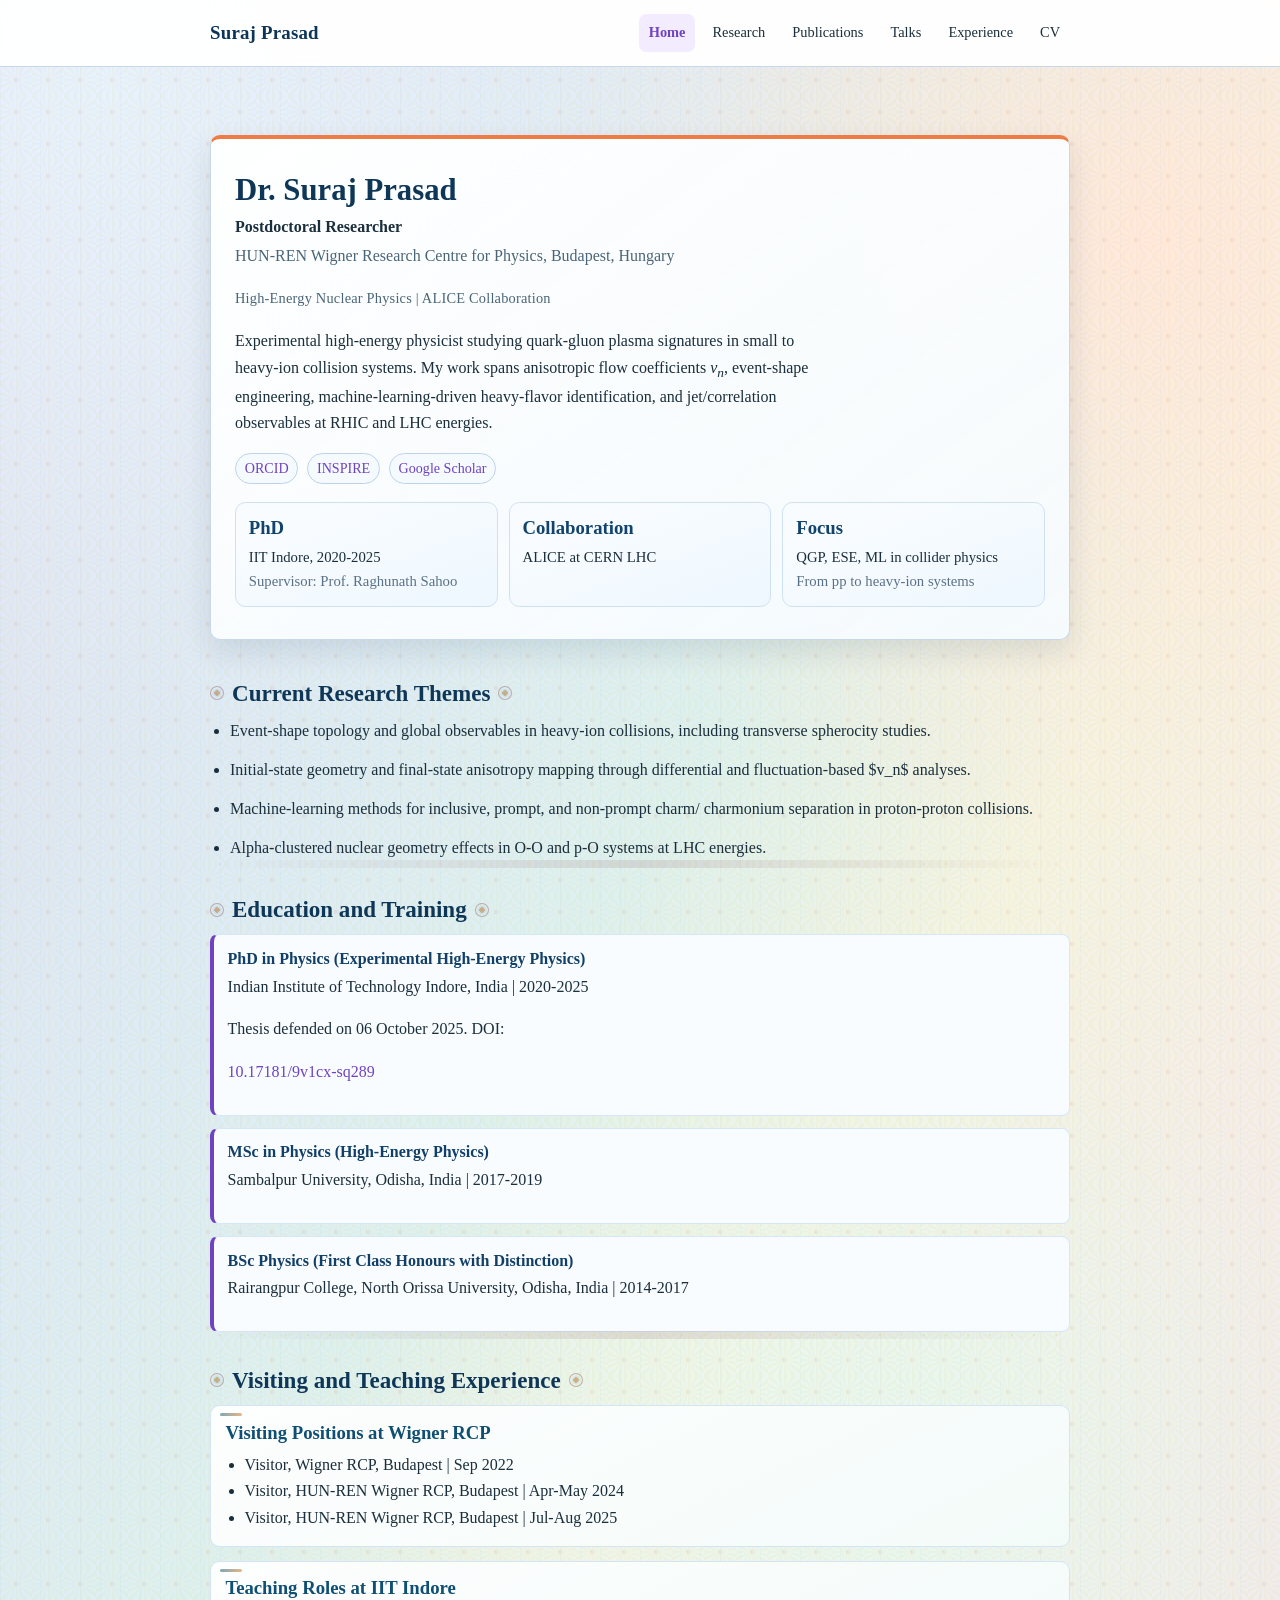
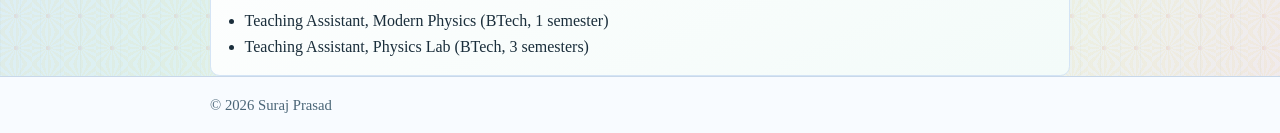
==== index.html @ ae2ead4d "Initial commit: CV webpage with publications, research, talks, experience, and CV sections" ====
<!DOCTYPE html>
<html lang="en">
  <head>
    <meta charset="UTF-8" />
    <meta name="viewport" content="width=device-width, initial-scale=1.0" />
    <meta
      name="description"
      content="Academic homepage for a high-energy physics PhD researcher working on heavy-ion collisions, anisotropic flow, and jet correlations."
    />
    <title>Dr. Suraj Prasad | High-Energy Physics Researcher</title>
    <link rel="stylesheet" href="style.css" />
  </head>
  <body class="theme-rainbow">
    <header class="site-header">
      <div class="container nav-wrap">
        <a class="site-title" href="index.html">Suraj Prasad</a>
        <button class="nav-toggle" type="button" aria-expanded="false" aria-controls="primary-nav">
          Menu
        </button>
        <nav id="primary-nav" aria-label="Primary navigation">
          <ul class="nav-list">
            <li><a class="active" href="index.html" aria-current="page">Home</a></li>
            <li><a href="research.html">Research</a></li>
            <li><a href="publications.html">Publications</a></li>
            <li><a href="talks.html">Talks</a></li>
            <li><a href="experience.html">Experience</a></li>
            <li><a href="cv.html">CV</a></li>
          </ul>
        </nav>
      </div>
    </header>

    <main>
      <section class="hero">
        <div class="container">
          <h1>Dr. Suraj Prasad</h1>
          <p class="affiliation">Postdoctoral Researcher</p>
          <p class="affiliation-sub">HUN-REN Wigner Research Centre for Physics, Budapest, Hungary</p>
          <p class="research-field">High-Energy Nuclear Physics | ALICE Collaboration</p>
          <p class="summary">
            Experimental high-energy physicist studying quark-gluon plasma signatures in
            small to heavy-ion collision systems. My work spans anisotropic flow coefficients
            <span class="math-inline">v<sub>n</sub></span>, event-shape engineering,
            machine-learning-driven heavy-flavor identification, and jet/correlation observables
            at RHIC and LHC energies.
          </p>

          <div class="profile-links">
            <a href="https://orcid.org/0000-0003-0607-2841" target="_blank" rel="noopener noreferrer">ORCID</a>
            <a href="https://inspirehep.net/authors/1945401" target="_blank" rel="noopener noreferrer">INSPIRE</a>
            <a href="https://scholar.google.com/citations?user=O55tlKYAAAAJ" target="_blank" rel="noopener noreferrer">Google Scholar</a>
          </div>

          <div class="metric-grid" aria-label="Quick academic summary">
            <article class="metric-card">
              <h3>PhD</h3>
              <p>IIT Indore, 2020-2025</p>
              <p class="metric-sub">Supervisor: Prof. Raghunath Sahoo</p>
            </article>
            <article class="metric-card">
              <h3>Collaboration</h3>
              <p>ALICE at CERN LHC</p>
            </article>
            <article class="metric-card">
              <h3>Focus</h3>
              <p>QGP, ESE, ML in collider physics</p>
              <p class="metric-sub">From pp to heavy-ion systems</p>
            </article>
          </div>
        </div>
      </section>

      <section class="container content-section" aria-labelledby="highlights-heading">
        <h2 id="highlights-heading">Current Research Themes</h2>
        <ul class="highlights-list">
          <li>
            Event-shape topology and global observables in heavy-ion collisions,
            including transverse spherocity studies.
          </li>
          <li>
            Initial-state geometry and final-state anisotropy mapping through
            differential and fluctuation-based $v_n$ analyses.
          </li>
          <li>
            Machine-learning methods for inclusive, prompt, and non-prompt charm/
            charmonium separation in proton-proton collisions.
          </li>
          <li>
            Alpha-clustered nuclear geometry effects in O-O and p-O systems at LHC energies.
          </li>
        </ul>
      </section>

      <section class="container content-section" aria-labelledby="education-heading">
        <h2 id="education-heading">Education and Training</h2>
        <div class="timeline">
          <article class="timeline-item">
            <h3>PhD in Physics (Experimental High-Energy Physics)</h3>
            <p>Indian Institute of Technology Indore, India | 2020-2025</p>
            <p>Thesis defended on 06 October 2025. DOI:</p>
            <p><a href="https://doi.org/10.17181/9v1cx-sq289" target="_blank" rel="noopener noreferrer">10.17181/9v1cx-sq289</a></p>
          </article>
          <article class="timeline-item">
            <h3>MSc in Physics (High-Energy Physics)</h3>
            <p>Sambalpur University, Odisha, India | 2017-2019</p>
          </article>
          <article class="timeline-item">
            <h3>BSc Physics (First Class Honours with Distinction)</h3>
            <p>Rairangpur College, North Orissa University, Odisha, India | 2014-2017</p>
          </article>
        </div>
      </section>

      <section class="container content-section" aria-labelledby="experience-heading">
        <h2 id="experience-heading">Visiting and Teaching Experience</h2>
        <div class="two-col">
          <article class="panel">
            <h3>Visiting Positions at Wigner RCP</h3>
            <ul>
              <li>Visitor, Wigner RCP, Budapest | Sep 2022</li>
              <li>Visitor, HUN-REN Wigner RCP, Budapest | Apr-May 2024</li>
              <li>Visitor, HUN-REN Wigner RCP, Budapest | Jul-Aug 2025</li>
            </ul>
          </article>
          <article class="panel">
            <h3>Teaching Roles at IIT Indore</h3>
            <ul>
              <li>Teaching Assistant, Modern Physics (BTech, 1 semester)</li>
              <li>Teaching Assistant, Physics Lab (BTech, 3 semesters)</li>
            </ul>
          </article>
        </div>
      </section>
    </main>

    <footer class="site-footer">
      <div class="container footer-wrap">
        <p>© <span id="year"></span> Suraj Prasad</p>
      </div>
    </footer>

    <script src="scripts/nav.js"></script>
    <script>
      // Keep the copyright year current without introducing a framework.
      document.getElementById("year").textContent = String(new Date().getFullYear());
    </script>
  </body>
</html>
---- style.css ----
:root {
  --bg: #f4fbff;
  --surface: #ffffff;
  --text: #1a2e3b;
  --muted: #4a6577;
  --border: #c8d8ea;
  --accent: #0f6ab9;
  --accent-soft: #e7f2ff;
  --accent-2: #ef7b45;
  --accent-3: #10958a;
  --max-width: 860px;
  --radius: 10px;
  --shadow: 0 12px 30px rgba(13, 39, 73, 0.11);

  /* VIBGYOR base palette */
  --violet: #6f42c1;
  --indigo: #3f51b5;
  --blue: #0f6ab9;
  --green: #149a73;
  --yellow: #f2b705;
  --orange: #ef7b45;
  --red: #d64545;

  /* VIBGYOR soft palette */
  --violet-soft: #efe7ff;
  --indigo-soft: #e8ecff;
  --blue-soft: #e7f2ff;
  --green-soft: #e6f8f2;
  --yellow-soft: #fff7da;
  --orange-soft: #ffe9de;
  --red-soft: #ffe6e6;

  /* VIBGYOR deep palette */
  --violet-deep: #522f8a;
  --indigo-deep: #2f3c89;
  --blue-deep: #0d4f87;
  --green-deep: #0f6f54;
  --yellow-deep: #b98600;
  --orange-deep: #bf5d2f;
  --red-deep: #9f3030;

  /* Motion + polish tokens */
  --anim-fast: 160ms;
  --anim-med: 280ms;
  --anim-slow: 480ms;
  --ease-smooth: cubic-bezier(0.2, 0.7, 0.2, 1);
}

@keyframes fadeUp {
  from {
    opacity: 0;
    transform: translateY(14px);
  }
  to {
    opacity: 1;
    transform: translateY(0);
  }
}

@keyframes softPulse {
  0%,
  100% {
    box-shadow: 0 10px 30px rgba(15, 106, 185, 0.08);
  }
  50% {
    box-shadow: 0 14px 36px rgba(15, 106, 185, 0.14);
  }
}

@keyframes slideInLeft {
  from {
    opacity: 0;
    transform: translateX(-16px);
  }
  to {
    opacity: 1;
    transform: translateX(0);
  }
}

@keyframes slideInRight {
  from {
    opacity: 0;
    transform: translateX(16px);
  }
  to {
    opacity: 1;
    transform: translateX(0);
  }
}

@keyframes scaleIn {
  from {
    opacity: 0;
    transform: scale(0.96);
  }
  to {
    opacity: 1;
    transform: scale(1);
  }
}

@keyframes shimmer {
  0% {
    background-position: -1000px 0;
  }
  100% {
    background-position: 1000px 0;
  }
}

@keyframes bounceIn {
  0% {
    opacity: 0;
    transform: translateY(20px);
  }
  50% {
    opacity: 1;
  }
  100% {
    transform: translateY(0);
  }
}

@keyframes highlightPulse {
  0%,
  100% {
    background-color: transparent;
  }
  50% {
    background-color: rgba(231, 242, 255, 0.6);
  }
}

/*
  Theme variation helpers:
  Add one of these classes to <body> to switch accent family quickly.
  Examples: body class="theme-violet" or body class="theme-rainbow"
*/
body.theme-violet {
  --accent: var(--violet);
  --accent-soft: var(--violet-soft);
  background:
    radial-gradient(circle at 22px 22px, rgba(111, 66, 193, 0.094) 0 2px, transparent 2.9px) 0 0/44px 44px,
    repeating-conic-gradient(from 0deg at 22px 22px, rgba(191, 93, 47, 0.055) 0 10deg, transparent 10deg 20deg) 0 0/44px 44px,
    radial-gradient(circle at 22px 22px, transparent 0 10px, rgba(63, 81, 181, 0.044) 10.2px 10.9px, transparent 11.2px) 0 0/44px 44px,
    repeating-linear-gradient(60deg, rgba(63, 81, 181, 0.022) 0 1px, transparent 1px 21px),
    linear-gradient(180deg, #fcfbff, #f7f4ff 46%, #f5f9ff);
}

body.theme-indigo {
  --accent: var(--indigo);
  --accent-soft: var(--indigo-soft);
  background:
    radial-gradient(ellipse 300px 140px at 12% 20%, rgba(63, 81, 181, 0.064) 0 1px, transparent 2px),
    radial-gradient(ellipse 260px 120px at 12% 20%, rgba(15, 106, 185, 0.048) 0 1px, transparent 2px),
    radial-gradient(ellipse 360px 170px at 86% 76%, rgba(47, 60, 137, 0.048) 0 1px, transparent 2px),
    radial-gradient(circle at 12% 20%, rgba(20, 154, 115, 0.072) 0 2px, transparent 3px),
    radial-gradient(circle at 86% 76%, rgba(239, 123, 69, 0.064) 0 2px, transparent 3px),
    repeating-linear-gradient(0deg, rgba(47, 60, 137, 0.018) 0 1px, transparent 1px 28px),
    repeating-linear-gradient(90deg, rgba(16, 149, 138, 0.016) 0 1px, transparent 1px 28px),
    linear-gradient(180deg, #fbfdff, #f2f6ff 52%, #f6fbff);
}

body.theme-blue {
  --accent: var(--blue);
  --accent-soft: var(--blue-soft);
}

body.theme-green {
  --accent: var(--green);
  --accent-soft: var(--green-soft);
  background:
    radial-gradient(circle at 15px 15px, rgba(20, 154, 115, 0.075) 0 1.9px, transparent 2.8px) 0 0/30px 30px,
    repeating-linear-gradient(30deg, rgba(15, 111, 84, 0.03) 0 1px, transparent 1px 18px),
    repeating-linear-gradient(150deg, rgba(15, 106, 185, 0.024) 0 1px, transparent 1px 18px),
    radial-gradient(circle at 82% 14%, rgba(20, 154, 115, 0.08) 0 14px, transparent 15px),
    linear-gradient(180deg, #fbfffd, #f1fbf7 50%, #f5fbff);
}

body.theme-yellow {
  --accent: var(--yellow-deep);
  --accent-soft: var(--yellow-soft);
}

body.theme-orange {
  --accent: var(--orange);
  --accent-soft: var(--orange-soft);
  background:
    radial-gradient(circle at 0 100%, rgba(239, 123, 69, 0.06) 0 28px, transparent 29px) 0 0/56px 56px,
    radial-gradient(circle at 100% 0, rgba(242, 183, 5, 0.05) 0 28px, transparent 29px) 0 0/56px 56px,
    linear-gradient(180deg, #fffdf9, #fff4e9 50%, #fff8f2);
}

body.theme-red {
  --accent: var(--red);
  --accent-soft: var(--red-soft);
  background:
    linear-gradient(45deg, rgba(214, 69, 69, 0.04) 25%, transparent 25%, transparent 50%, rgba(214, 69, 69, 0.04) 50%, rgba(214, 69, 69, 0.04) 75%, transparent 75%, transparent) 0 0/28px 28px,
    linear-gradient(-45deg, rgba(239, 123, 69, 0.03) 25%, transparent 25%, transparent 50%, rgba(239, 123, 69, 0.03) 50%, rgba(239, 123, 69, 0.03) 75%, transparent 75%, transparent) 0 0/28px 28px,
    linear-gradient(180deg, #fffafb, #fff0f1 52%, #fff7f2);
}

/* Page-specific light motifs inspired by traditional Indian visual patterns. */
body.theme-violet {
  background-attachment: fixed;
}

body.theme-indigo {
  background-attachment: fixed;
}

body.theme-green {
  background-attachment: fixed;
}

body.theme-orange {
  background-attachment: fixed;
}

body.theme-red {
  background-attachment: fixed;
}

body.theme-rainbow {
  --accent: var(--violet);
  --accent-soft: #f3ecff;
  background:
    radial-gradient(circle at 16px 16px, rgba(214, 69, 69, 0.08) 0 2px, transparent 2.6px) 0 0/32px 32px,
    repeating-conic-gradient(from 0deg at 16px 16px, rgba(242, 183, 5, 0.055) 0 12deg, transparent 12deg 24deg) 0 0/32px 32px,
    repeating-linear-gradient(90deg, rgba(15, 106, 185, 0.022) 0 1px, transparent 1px 20px),
    radial-gradient(circle at 8% 4%, var(--blue-soft) 0%, transparent 34%),
    radial-gradient(circle at 90% 14%, var(--orange-soft) 0%, transparent 34%),
    radial-gradient(circle at 70% 85%, var(--green-soft) 0%, transparent 28%),
    linear-gradient(
      120deg,
      rgba(111, 66, 193, 0.12),
      rgba(63, 81, 181, 0.12),
      rgba(15, 106, 185, 0.1),
      rgba(20, 154, 115, 0.1),
      rgba(242, 183, 5, 0.1),
      rgba(239, 123, 69, 0.1),
      rgba(214, 69, 69, 0.1)
    ),
    var(--bg);
}

/* Optional utility classes for section/card accents */
.accent-violet {
  border-left: 4px solid var(--violet);
}

.accent-indigo {
  border-left: 4px solid var(--indigo);
}

.accent-blue {
  border-left: 4px solid var(--blue);
}

.accent-green {
  border-left: 4px solid var(--green);
}

.accent-yellow {
  border-left: 4px solid var(--yellow-deep);
}

.accent-orange {
  border-left: 4px solid var(--orange);
}

.accent-red {
  border-left: 4px solid var(--red);
}

* {
  box-sizing: border-box;
}

html {
  font-size: 16px;
  scroll-behavior: smooth;
}

body {
  margin: 0;
  min-height: 100vh;
  display: flex;
  flex-direction: column;
  color: var(--text);
  background:
    radial-gradient(circle at 8% 4%, #d7ecff 0%, transparent 34%),
    radial-gradient(circle at 90% 14%, #ffe7d8 0%, transparent 34%),
    radial-gradient(circle at 70% 85%, #d8f5f1 0%, transparent 28%),
    var(--bg);
  font-family: "Georgia", "Times New Roman", Times, serif;
  line-height: 1.65;
  text-rendering: optimizeLegibility;
}

a {
  color: var(--accent);
  text-decoration: none;
}

a:hover,
a:focus-visible {
  text-decoration: underline;
}

.container {
  width: min(100% - 2rem, var(--max-width));
  margin-inline: auto;
}

.site-header {
  position: sticky;
  top: 0;
  z-index: 10;
  background: rgba(255, 255, 255, 0.95);
  backdrop-filter: blur(8px);
  border-bottom: 1px solid var(--border);
}

.nav-wrap {
  display: flex;
  align-items: center;
  justify-content: space-between;
  gap: 1rem;
  padding: 0.9rem 0;
}

.site-title {
  font-size: 1.18rem;
  font-weight: 700;
  letter-spacing: 0.2px;
  color: #0d3558;
}

.site-title:hover,
.site-title:focus-visible {
  text-decoration: none;
  color: var(--accent);
}

.nav-toggle {
  display: none;
  padding: 0.4rem 0.62rem;
  font: inherit;
  font-size: 0.9rem;
  color: #104774;
  background: #e8f3ff;
  border: 1px solid #a7c4e2;
  border-radius: 0.45rem;
  cursor: pointer;
}

.nav-toggle:hover,
.nav-toggle:focus-visible {
  background: #d8ebff;
}

.nav-list {
  list-style: none;
  margin: 0;
  padding: 0;
  display: flex;
  gap: 0.45rem;
  flex-wrap: wrap;
}

.nav-list a {
  display: inline-block;
  padding: 0.42rem 0.62rem;
  border-radius: 0.45rem;
  font-size: 0.9rem;
  color: var(--text);
  transition:
    background-color var(--anim-fast) var(--ease-smooth),
    color var(--anim-fast) var(--ease-smooth),
    transform var(--anim-fast) var(--ease-smooth);
}

.nav-list a:hover,
.nav-list a:focus-visible {
  text-decoration: none;
  background: var(--accent-soft);
  transform: translateY(-1px);
}

.nav-list a.active {
  background: var(--accent-soft);
  color: var(--accent);
  font-weight: 700;
}

main {
  flex: 1;
}

.hero {
  padding: 4.25rem 0 2.1rem;
}

.hero .container,
.page-main {
  background: var(--surface);
  border: 1px solid var(--border);
  border-radius: var(--radius);
  box-shadow: var(--shadow);
  animation: fadeUp var(--anim-slow) var(--ease-smooth) both;
}

.hero .container {
  padding: 2rem 1.5rem;
  border-top: 4px solid var(--accent-2);
  background:
    linear-gradient(145deg, rgba(255, 255, 255, 0.96), rgba(245, 251, 255, 0.92));
}

.page-main {
  margin-top: 2rem;
  margin-bottom: 2rem;
  padding: 2rem 1.5rem;
  background:
    linear-gradient(160deg, rgba(255, 255, 255, 0.98), rgba(246, 252, 255, 0.96));
}

h1,
h2 {
  line-height: 1.25;
  color: #0e3657;
}

h3 {
  line-height: 1.3;
  color: #12466f;
}

h1 {
  margin-top: 0;
  margin-bottom: 0.3rem;
  font-size: clamp(1.85rem, 2.4vw, 2.4rem);
}

h2 {
  margin: 0 0 0.65rem;
  font-size: clamp(1.25rem, 1.8vw, 1.5rem);
}

p {
  margin-top: 0;
  margin-bottom: 1rem;
}

.affiliation {
  margin-bottom: 0.15rem;
  font-weight: 700;
}

.affiliation-sub {
  margin-bottom: 1.1rem;
  color: var(--muted);
}

.research-field {
  margin-bottom: 1.1rem;
  color: var(--muted);
  font-size: 0.9rem;
  font-weight: 500;
  letter-spacing: 0.2px;
}

.summary,
.lead {
  max-width: 72ch;
}

.cv-actions {
  margin: 0 0 1.2rem;
}

#download-cv-pdf {
  padding: 0.58rem 0.92rem;
  font: inherit;
  font-size: 0.95rem;
  color: #0b3f6f;
  background: #e8f3ff;
  border: 1px solid #9ab8d8;
  border-radius: 0.45rem;
  cursor: pointer;
  transition:
    background-color var(--anim-fast) var(--ease-smooth),
    transform var(--anim-fast) var(--ease-smooth);
}

#download-cv-pdf:hover,
#download-cv-pdf:focus-visible {
  background: #d8ebff;
  transform: translateY(-1px);
}

.eyebrow {
  display: inline-block;
  margin-bottom: 0.6rem;
  padding: 0.2rem 0.62rem;
  border-radius: 999px;
  background: #e7f4ff;
  color: #0f5b9f;
  font-size: 0.85rem;
  font-weight: 700;
  letter-spacing: 0.35px;
  text-transform: uppercase;
}

.profile-links {
  display: flex;
  flex-wrap: wrap;
  gap: 0.55rem;
  margin: 1rem 0 1.1rem;
}

.profile-links a {
  padding: 0.2rem 0.55rem;
  border-radius: 999px;
  border: 1px solid #bcd3ea;
  background: #f5faff;
  font-size: 0.88rem;
  text-decoration: none;
}

.metric-grid {
  display: grid;
  grid-template-columns: repeat(3, minmax(0, 1fr));
  gap: 0.7rem;
}

.metric-card {
  padding: 0.8rem;
  border: 1px solid #cfe0f1;
  border-radius: 0.65rem;
  background: linear-gradient(160deg, #f8fcff 20%, #eef7ff 100%);
  transition:
    transform var(--anim-med) var(--ease-smooth),
    box-shadow var(--anim-med) var(--ease-smooth),
    border-color var(--anim-med) var(--ease-smooth);
}

.metric-card:hover {
  transform: translateY(-4px);
  border-color: #b7d2ee;
  box-shadow: 0 10px 26px rgba(32, 83, 133, 0.15);
}

.metric-card h3 {
  margin: 0 0 0.3rem;
  color: #11436d;
}

.metric-card p {
  margin: 0;
  font-size: 0.92rem;
}

.metric-sub {
  margin-top: 0.35rem;
  color: #5a7185;
}

.content-section {
  margin-bottom: 1.8rem;
  animation: fadeUp var(--anim-slow) var(--ease-smooth) both;
  position: relative;
  padding-top: 0.3rem;
}

.content-section h2 {
  display: inline-flex;
  align-items: center;
  gap: 0.5rem;
}

.content-section h2::before,
.content-section h2::after {
  content: "";
  width: 12px;
  height: 12px;
  border-radius: 50%;
  border: 1px solid rgba(109, 31, 44, 0.32);
  background:
    radial-gradient(circle, rgba(217, 120, 36, 0.42) 30%, transparent 34%),
    radial-gradient(circle, rgba(15, 95, 115, 0.18) 16%, transparent 62%);
}

.content-section::after {
  content: "";
  position: absolute;
  left: 0;
  right: 0;
  bottom: -0.4rem;
  height: 8px;
  opacity: 0.34;
  pointer-events: none;
  background:
    radial-gradient(circle at 10px 4px, rgba(217, 120, 36, 0.32) 1.1px, transparent 1.4px) 0 0/22px 8px,
    linear-gradient(90deg, transparent, rgba(109, 31, 44, 0.34), transparent);
}

.content-section:nth-of-type(2) {
  animation-delay: 60ms;
}

.content-section:nth-of-type(3) {
  animation-delay: 120ms;
}

.content-section:nth-of-type(4) {
  animation-delay: 180ms;
}

.content-section:last-child {
  margin-bottom: 0;
}

.content-section:last-child::after {
  display: none;
}

.highlights-list,
.pub-list {
  margin: 0;
  padding-left: 1.25rem;
}

.highlights-list li,
.pub-list li {
  margin-bottom: 0.8rem;
}

.pub-filters {
  display: grid;
  grid-template-columns: repeat(2, minmax(0, 1fr));
  gap: 0.9rem;
  padding: 0.95rem;
  margin-bottom: 0.9rem;
  background: #f9fcff;
  border: 1px solid var(--border);
  border-radius: 0.6rem;
  animation: softPulse 4s ease-in-out infinite;
}

.filter-row {
  display: flex;
  flex-direction: column;
  gap: 0.35rem;
}

.filter-row label {
  font-size: 0.9rem;
  color: var(--muted);
}

.filter-row select {
  padding: 0.45rem 0.55rem;
  font: inherit;
  color: var(--text);
  background: #ffffff;
  border: 1px solid #b7c7d9;
  border-radius: 0.4rem;
  transition: border-color var(--anim-fast) var(--ease-smooth), box-shadow var(--anim-fast) var(--ease-smooth);
}

.filter-row select:focus,
.filter-row input[type="number"]:focus {
  outline: none;
  border-color: #7aa7d4;
  box-shadow: 0 0 0 3px rgba(15, 106, 185, 0.14);
}

.filter-row input[type="number"] {
  padding: 0.45rem 0.55rem;
  font: inherit;
  color: var(--text);
  background: #ffffff;
  border: 1px solid #b7c7d9;
  border-radius: 0.4rem;
}

.filter-row-check {
  flex-direction: row;
  align-items: center;
  gap: 0.5rem;
  padding-top: 1.6rem;
}

.filter-row-check label {
  color: #22303d;
  font-size: 0.95rem;
}

.filter-row-check input[type="checkbox"] {
  width: 1rem;
  height: 1rem;
}

.filter-row-actions {
  display: flex;
  align-items: flex-end;
  justify-content: flex-start;
}

#filter-reset {
  padding: 0.5rem 0.8rem;
  font: inherit;
  font-size: 0.94rem;
  color: #0b3f6f;
  background: #e8f3ff;
  border: 1px solid #9ab8d8;
  border-radius: 0.45rem;
  cursor: pointer;
}

#filter-reset:hover,
#filter-reset:focus-visible {
  background: #d8ebff;
}

.pub-status,
.pub-count {
  margin: 0 0 0.75rem;
  font-size: 0.95rem;
}

.pub-status {
  color: var(--muted);
}

.pub-status.is-error {
  color: #9f1239;
}

.pub-count {
  color: #22303d;
}

.active-filters {
  display: flex;
  flex-wrap: wrap;
  gap: 0.45rem;
  align-items: center;
  margin: 0 0 0.95rem;
}

.active-filters-label {
  color: #4c6272;
  font-size: 0.93rem;
}

.filter-chip {
  display: inline-flex;
  align-items: center;
  gap: 0.35rem;
  padding: 0.2rem 0.5rem;
  border-radius: 999px;
  border: 1px solid #b7c7d9;
  background: #f3f8ff;
  color: #234;
  font-size: 0.84rem;
  font: inherit;
  cursor: pointer;
  transition: transform 140ms ease, opacity 140ms ease, background-color 140ms ease;
}

.filter-chip:hover,
.filter-chip:focus-visible {
  background: #e4f1ff;
}

.filter-chip-close {
  display: inline-flex;
  align-items: center;
  justify-content: center;
  width: 1rem;
  height: 1rem;
  border-radius: 999px;
  background: #d5e8ff;
  font-size: 0.86rem;
  font-weight: 700;
  line-height: 1;
}

.filter-chip.is-removing {
  opacity: 0;
  transform: translateY(-4px) scale(0.98);
  pointer-events: none;
}

.pub-list {
  padding-left: 1.15rem;
}

.pub-item {
  margin-bottom: 1.1rem;
  padding: 0.25rem 0.25rem 0.55rem;
  border-bottom: 1px dashed #d1e2f2;
  border-radius: 4px;
  animation: slideInLeft var(--anim-slow) var(--ease-smooth) both;
  animation-delay: calc(var(--pub-index, 0) * 45ms);
  transition:
    background-color var(--anim-med) var(--ease-smooth),
    transform var(--anim-med) var(--ease-smooth),
    box-shadow var(--anim-med) var(--ease-smooth),
    border-color var(--anim-med) var(--ease-smooth);
}

.pub-item:hover {
  background: rgba(231, 242, 255, 0.45);
  transform: translateX(4px);
  box-shadow: 0 4px 12px rgba(15, 106, 185, 0.12);
  border-color: rgba(15, 106, 185, 0.3);
}

.pub-title {
  color: #102a43;
  transition: color var(--anim-fast) var(--ease-smooth);
}

.pub-item:hover .pub-title {
  color: #0f5b9f;
}

.pub-authors,
.pub-meta {
  color: #334e68;
  transition: color var(--anim-fast) var(--ease-smooth);
}

.pub-item:hover .pub-authors,
.pub-item:hover .pub-meta {
  color: #1a3a52;
}

.pub-meta-link {
  font-weight: 600;
  text-decoration: underline;
  text-underline-offset: 2px;
  transition:
    color var(--anim-fast) var(--ease-smooth),
    text-shadow var(--anim-fast) var(--ease-smooth);
}

.pub-meta-link:hover,
.pub-meta-link:focus-visible {
  color: #0f5b9f;
  text-shadow: 0 0 8px rgba(15, 91, 159, 0.3);
}

.pub-links {
  display: flex;
  flex-wrap: wrap;
  gap: 0.7rem;
  margin-top: 0.35rem;
  opacity: 0.9;
  transition: opacity var(--anim-fast) var(--ease-smooth);
}

.pub-item:hover .pub-links {
  opacity: 1;
}

.pub-link {
  font-size: 0.92rem;
  font-weight: 700;
  transition:
    transform var(--anim-fast) var(--ease-smooth),
    text-shadow var(--anim-fast) var(--ease-smooth);
  display: inline-block;
}

.pub-link:hover {
  transform: scale(1.05);
  text-shadow: 0 2px 6px rgba(15, 91, 159, 0.25);
}

/* Alternative animation utilities for publications */
.pub-item.anim-scale-in {
  animation: scaleIn var(--anim-slow) var(--ease-smooth) both !important;
  animation-delay: calc(var(--pub-index, 0) * 45ms) !important;
}

.pub-item.anim-slide-right {
  animation: slideInRight var(--anim-slow) var(--ease-smooth) both !important;
  animation-delay: calc(var(--pub-index, 0) * 45ms) !important;
}

.pub-item.anim-bounce {
  animation: bounceIn var(--anim-med) var(--ease-smooth) both !important;
  animation-delay: calc(var(--pub-index, 0) * 35ms) !important;
}

/* Hover animation: subtle glow effect */
.pub-item.has-glow:hover {
  box-shadow:
    0 4px 12px rgba(15, 106, 185, 0.12),
    0 0 20px rgba(15, 106, 185, 0.08);
}

/* Additional hover effects for emphasis */
.pub-item.has-border-accent:hover {
  border-left: 3px solid #0f5b9f;
  padding-left: 8px;
}

.timeline {
  display: grid;
  gap: 0.75rem;
}

.timeline-item {
  padding: 0.85rem;
  border-left: 4px solid var(--accent);
  border-radius: 0.5rem;
  background: #f8fcff;
  border-top: 1px solid #d6e7f8;
  border-right: 1px solid #d6e7f8;
  border-bottom: 1px solid #d6e7f8;
  transition:
    transform var(--anim-med) var(--ease-smooth),
    box-shadow var(--anim-med) var(--ease-smooth);
}

.timeline-item:hover {
  transform: translateY(-3px);
  box-shadow: 0 10px 22px rgba(13, 79, 135, 0.12);
}

.timeline-item h3 {
  margin: 0 0 0.25rem;
  color: #113f68;
  font-size: 1rem;
}

.two-col {
  display: grid;
  grid-template-columns: 1fr;
  gap: 0.9rem;
}

.panel {
  padding: 0.9rem;
  border: 1px solid #d4e4f5;
  border-radius: 0.6rem;
  background: linear-gradient(155deg, #fdfefe 0%, #f3fbf9 100%);
  position: relative;
  transition:
    transform var(--anim-med) var(--ease-smooth),
    box-shadow var(--anim-med) var(--ease-smooth);
}

.panel::before {
  content: "";
  position: absolute;
  left: 0.55rem;
  top: 0.42rem;
  width: 22px;
  height: 3px;
  border-radius: 999px;
  background: linear-gradient(90deg, rgba(15, 95, 115, 0.54), rgba(217, 120, 36, 0.54));
}

.panel:hover {
  transform: translateY(-3px);
  box-shadow: 0 10px 24px rgba(16, 87, 103, 0.14);
}

.panel h3 {
  margin: 0 0 0.45rem;
  color: #0f4f74;
}

.panel ul {
  margin: 0;
  padding-left: 1.2rem;
}

.math-inline {
  font-style: italic;
}

.site-footer {
  border-top: 1px solid var(--border);
  background: #f8fbff;
}

@media (prefers-reduced-motion: reduce) {
  *,
  *::before,
  *::after {
    animation: none !important;
    transition: none !important;
    scroll-behavior: auto !important;
  }
}

.footer-wrap {
  display: flex;
  justify-content: space-between;
  gap: 1rem;
  padding: 1rem 0;
  color: var(--muted);
  font-size: 0.92rem;
}

.footer-wrap p {
  margin: 0;
}

@media (max-width: 680px) {
  .nav-wrap {
    flex-wrap: wrap;
    align-items: center;
    justify-content: space-between;
  }

  .nav-toggle {
    display: inline-block;
  }

  #primary-nav {
    width: 100%;
    max-height: 0;
    overflow: hidden;
    transition: max-height 220ms ease;
  }

  #primary-nav.open {
    max-height: 18rem;
  }

  .nav-list {
    width: 100%;
    display: grid;
    grid-template-columns: repeat(3, minmax(0, 1fr));
    gap: 0.45rem;
  }

  .nav-list a {
    text-align: center;
  }

  .hero {
    padding-top: 2.5rem;
  }

  .hero .container,
  .page-main {
    padding: 1.35rem 1rem;
  }

  .metric-grid,
  .two-col {
    grid-template-columns: 1fr;
  }

  .footer-wrap {
    flex-direction: column;
    align-items: flex-start;
  }

  .pub-filters {
    grid-template-columns: 1fr;
  }

  .content-section h2::before,
  .content-section h2::after {
    width: 10px;
    height: 10px;
  }

  .filter-row-check {
    padding-top: 0.1rem;
  }
}

@media print {
  @page {
    size: A4;
    margin: 14mm 12mm;
  }

  body {
    background: #ffffff !important;
    color: #000000;
  }

  .site-header,
  .site-footer,
  #download-cv-pdf {
    display: none !important;
  }

  .container {
    width: 100%;
    margin: 0;
  }

  .page-main {
    margin: 0;
    padding: 0;
    border: 0;
    border-radius: 0;
    box-shadow: none;
    background: #ffffff;
  }

  .content-section,
  .timeline-item,
  .panel,
  .metric-card,
  .pub-item {
    break-inside: avoid;
    page-break-inside: avoid;
  }

  .content-section::after,
  .content-section h2::before,
  .content-section h2::after,
  .panel::before {
    display: none !important;
  }

  a {
    color: #000000;
    text-decoration: none;
  }
}
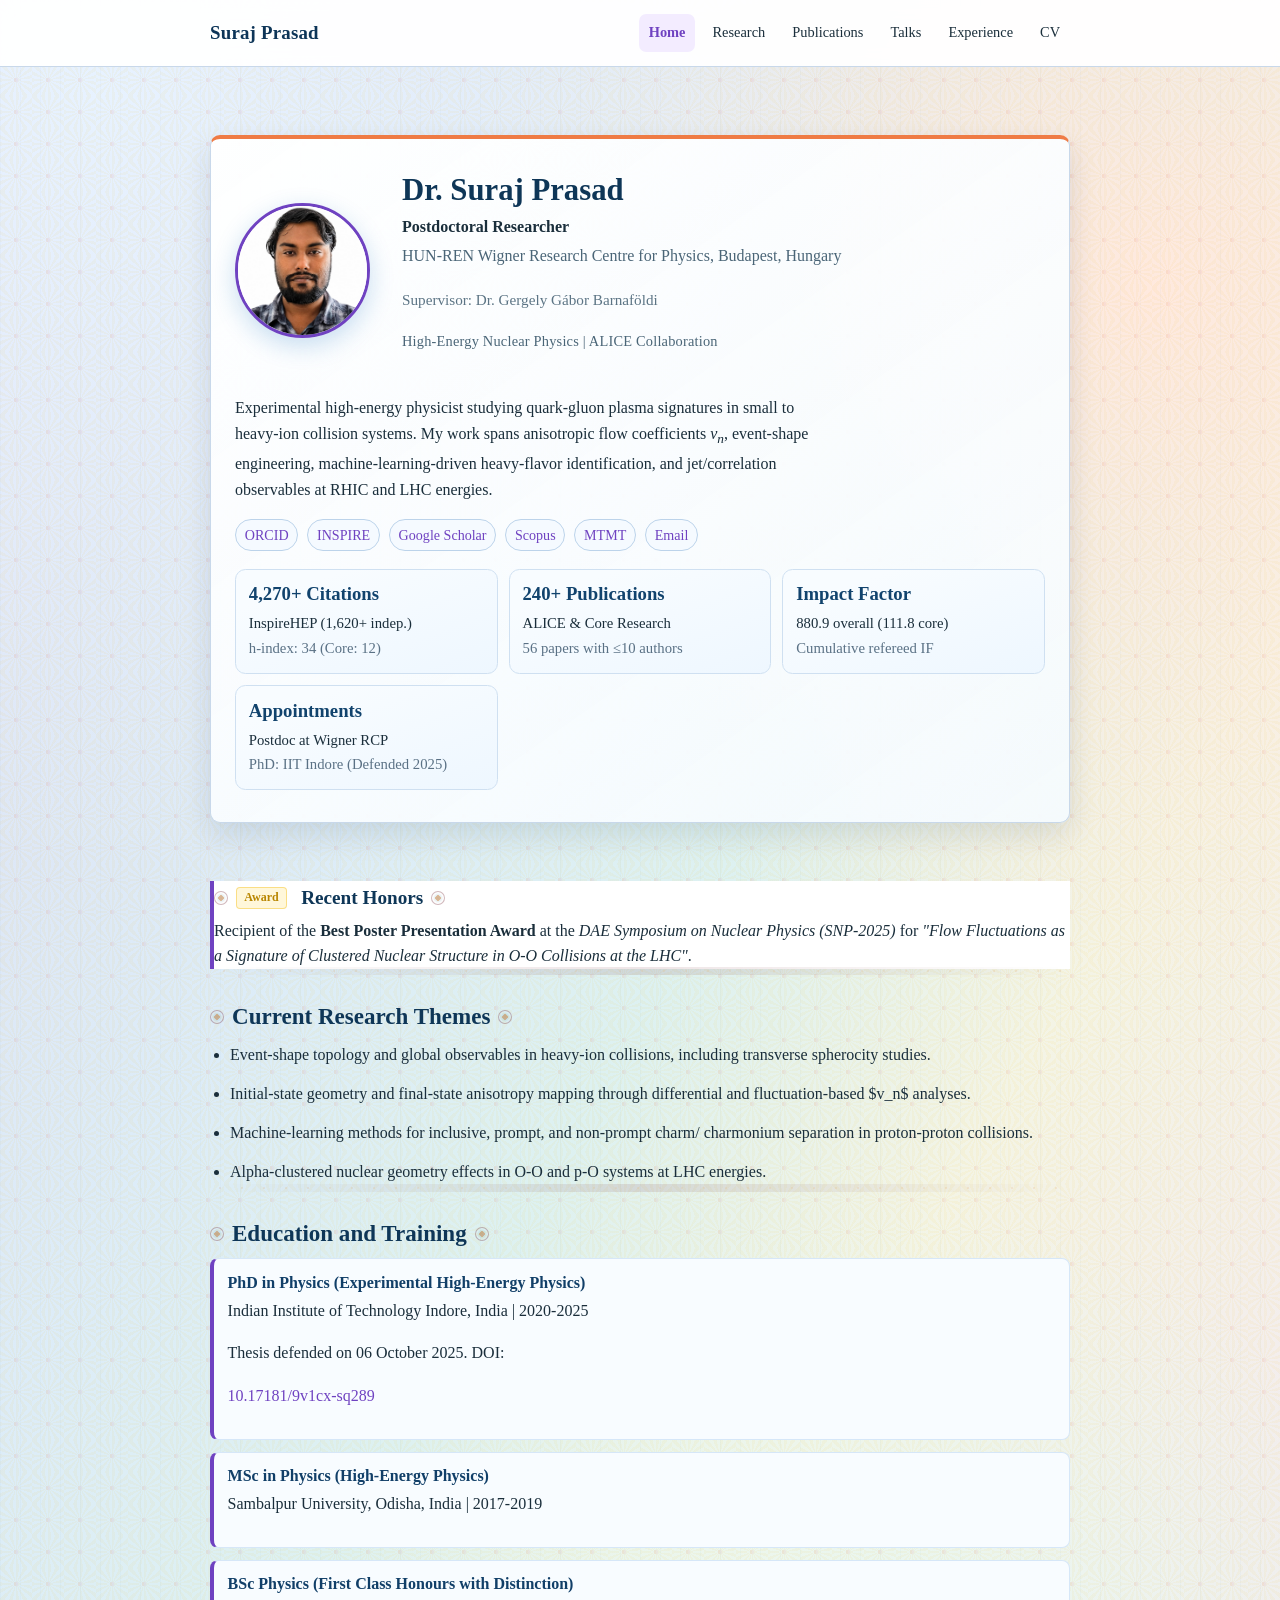
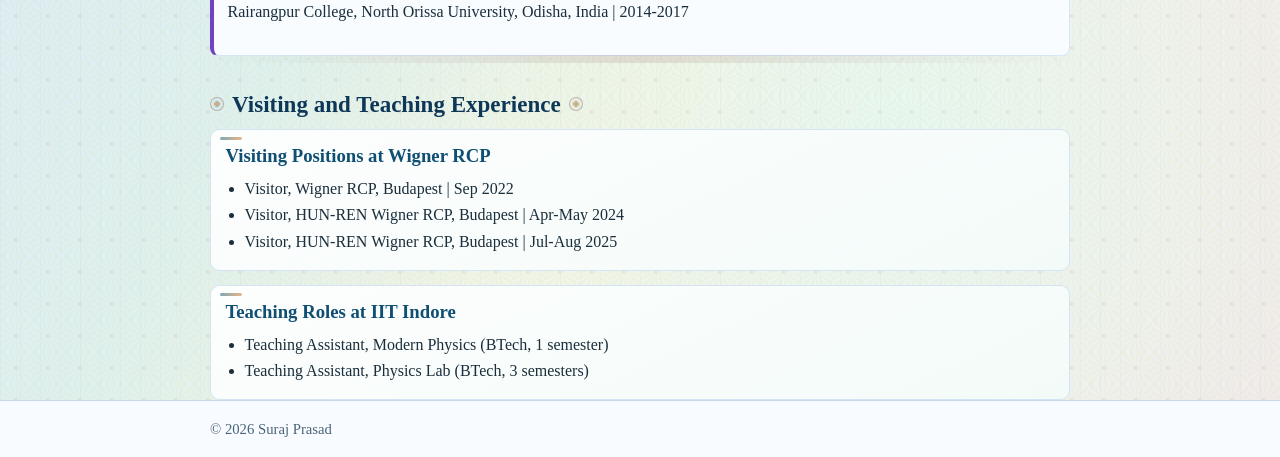
==== commit 7bebd5ca: "Update CV from Wigner2026, add InspireHEP live metrics, and interactive citation charts" ====
--- a/index.html
+++ b/index.html
@@ -5,9 +5,28 @@
     <meta name="viewport" content="width=device-width, initial-scale=1.0" />
     <meta
       name="description"
-      content="Academic homepage for a high-energy physics PhD researcher working on heavy-ion collisions, anisotropic flow, and jet correlations."
+      content="Academic homepage for Dr. Suraj Prasad, high-energy physics postdoctoral researcher working on heavy-ion collisions, anisotropic flow, event-shape engineering, and machine learning."
     />
     <title>Dr. Suraj Prasad | High-Energy Physics Researcher</title>
+    <link rel="icon" type="image/svg+xml" href="favicon.svg" />
+    <link rel="manifest" href="site.webmanifest" />
+    <meta name="theme-color" content="#0f6ab9" />
+    <link rel="canonical" href="https://imsurajprasad786.github.io/homewebpage/index.html" />
+
+    <!-- Open Graph / Social Sharing -->
+    <meta property="og:type" content="website" />
+    <meta property="og:site_name" content="Dr. Suraj Prasad" />
+    <meta property="og:title" content="Dr. Suraj Prasad | High-Energy Physics Researcher" />
+    <meta property="og:description" content="Academic homepage for Dr. Suraj Prasad, experimental high-energy physicist studying quark-gluon plasma signatures at RHIC and LHC." />
+    <meta property="og:url" content="https://imsurajprasad786.github.io/homewebpage/index.html" />
+    <meta property="og:image" content="https://imsurajprasad786.github.io/homewebpage/favicon.svg" />
+
+    <!-- Twitter Card -->
+    <meta name="twitter:card" content="summary" />
+    <meta name="twitter:title" content="Dr. Suraj Prasad | High-Energy Physics Researcher" />
+    <meta name="twitter:description" content="Academic homepage for Dr. Suraj Prasad, experimental high-energy physicist studying quark-gluon plasma signatures at RHIC and LHC." />
+    <meta name="twitter:image" content="https://imsurajprasad786.github.io/homewebpage/favicon.svg" />
+
     <link rel="stylesheet" href="style.css" />
   </head>
   <body class="theme-rainbow">
@@ -33,10 +52,16 @@
     <main>
       <section class="hero">
         <div class="container">
-          <h1>Dr. Suraj Prasad</h1>
-          <p class="affiliation">Postdoctoral Researcher</p>
-          <p class="affiliation-sub">HUN-REN Wigner Research Centre for Physics, Budapest, Hungary</p>
-          <p class="research-field">High-Energy Nuclear Physics | ALICE Collaboration</p>
+          <div class="hero-profile-header">
+            <img src="assets/photo.jpeg" alt="Dr. Suraj Prasad" class="hero-avatar" width="135" height="135" />
+            <div class="hero-profile-text">
+              <h1>Dr. Suraj Prasad</h1>
+              <p class="affiliation">Postdoctoral Researcher</p>
+              <p class="affiliation-sub">HUN-REN Wigner Research Centre for Physics, Budapest, Hungary</p>
+              <p class="affiliation-sub" style="font-size: 0.95rem; opacity: 0.9;">Supervisor: Dr. Gergely Gábor Barnaföldi</p>
+              <p class="research-field">High-Energy Nuclear Physics | ALICE Collaboration</p>
+            </div>
+          </div>
           <p class="summary">
             Experimental high-energy physicist studying quark-gluon plasma signatures in
             small to heavy-ion collision systems. My work spans anisotropic flow coefficients
@@ -49,25 +74,44 @@
             <a href="https://orcid.org/0000-0003-0607-2841" target="_blank" rel="noopener noreferrer">ORCID</a>
             <a href="https://inspirehep.net/authors/1945401" target="_blank" rel="noopener noreferrer">INSPIRE</a>
             <a href="https://scholar.google.com/citations?user=O55tlKYAAAAJ" target="_blank" rel="noopener noreferrer">Google Scholar</a>
+            <a href="https://www.scopus.com/authid/detail.uri?authorId=57311004000" target="_blank" rel="noopener noreferrer">Scopus</a>
+            <a href="https://m2.mtmt.hu/gui2/?type=authors&mode=browse&sel=authors10106003" target="_blank" rel="noopener noreferrer">MTMT</a>
+            <a href="mailto:suraj.prasad@wigner.hun-ren.hu">Email</a>
           </div>
 
           <div class="metric-grid" aria-label="Quick academic summary">
             <article class="metric-card">
-              <h3>PhD</h3>
-              <p>IIT Indore, 2020-2025</p>
-              <p class="metric-sub">Supervisor: Prof. Raghunath Sahoo</p>
+              <h3>4,270+ Citations</h3>
+              <p>InspireHEP (1,620+ indep.)</p>
+              <p class="metric-sub">h-index: 34 (Core: 12)</p>
             </article>
             <article class="metric-card">
-              <h3>Collaboration</h3>
-              <p>ALICE at CERN LHC</p>
+              <h3>240+ Publications</h3>
+              <p>ALICE & Core Research</p>
+              <p class="metric-sub">56 papers with ≤10 authors</p>
             </article>
             <article class="metric-card">
-              <h3>Focus</h3>
-              <p>QGP, ESE, ML in collider physics</p>
-              <p class="metric-sub">From pp to heavy-ion systems</p>
+              <h3>Impact Factor</h3>
+              <p>880.9 overall (111.8 core)</p>
+              <p class="metric-sub">Cumulative refereed IF</p>
+            </article>
+            <article class="metric-card">
+              <h3>Appointments</h3>
+              <p>Postdoc at Wigner RCP</p>
+              <p class="metric-sub">PhD: IIT Indore (Defended 2025)</p>
             </article>
           </div>
         </div>
+      </section>
+
+      <section class="container content-section" style="border-left: 4px solid var(--accent); background: var(--surface); margin-top: 1.5rem;">
+        <h2 style="font-size: 1.2rem; margin-bottom: 0.5rem; display: flex; align-items: center; gap: 0.5rem;">
+          <span class="award-badge">Award</span> Recent Honors
+        </h2>
+        <p style="margin: 0; line-height: 1.6;">
+          Recipient of the <strong>Best Poster Presentation Award</strong> at the <em>DAE Symposium on Nuclear Physics (SNP-2025)</em> for 
+          <em>"Flow Fluctuations as a Signature of Clustered Nuclear Structure in O-O Collisions at the LHC"</em>.
+        </p>
       </section>
 
       <section class="container content-section" aria-labelledby="highlights-heading">
--- a/style.css
+++ b/style.css
@@ -1003,6 +1003,260 @@
   }
 }
 
+/* Profile Photo */
+.hero-profile-header {
+  display: flex;
+  align-items: center;
+  gap: 2rem;
+  margin-bottom: 1.5rem;
+}
+
+.hero-avatar {
+  width: 135px;
+  height: 135px;
+  border-radius: 50%;
+  object-fit: cover;
+  border: 3.5px solid var(--accent);
+  box-shadow: 0 8px 24px rgba(15, 106, 185, 0.22);
+  flex-shrink: 0;
+  transition: transform var(--anim-med) var(--ease-smooth);
+}
+
+.hero-avatar:hover {
+  transform: scale(1.04);
+}
+
+.hero-profile-text {
+  flex: 1;
+}
+
+.cv-avatar {
+  width: 125px;
+  height: 125px;
+  border-radius: 12px;
+  object-fit: cover;
+  border: 2px solid var(--accent);
+  float: right;
+  margin: 0 0 1rem 1.5rem;
+  box-shadow: var(--shadow);
+}
+
+/* Scientific Metrics Dashboard */
+.metrics-kpi-grid {
+  display: grid;
+  grid-template-columns: repeat(auto-fit, minmax(180px, 1fr));
+  gap: 1rem;
+  margin: 1.5rem 0 2rem;
+}
+
+.metric-kpi-card {
+  position: relative;
+  background: var(--surface);
+  border: 1px solid var(--border);
+  border-radius: var(--radius);
+  padding: 1.25rem 1.1rem;
+  box-shadow: 0 4px 16px rgba(13, 39, 73, 0.05);
+  transition: transform var(--anim-med) var(--ease-smooth), box-shadow var(--anim-med) var(--ease-smooth);
+}
+
+.metric-kpi-card:hover {
+  transform: translateY(-3px);
+  box-shadow: 0 8px 24px rgba(15, 106, 185, 0.12);
+}
+
+.metric-kpi-badge {
+  display: inline-block;
+  font-size: 0.72rem;
+  font-weight: 700;
+  text-transform: uppercase;
+  letter-spacing: 0.05em;
+  color: var(--accent);
+  background: var(--accent-soft);
+  padding: 0.2rem 0.55rem;
+  border-radius: 999px;
+  margin-bottom: 0.6rem;
+}
+
+.metric-kpi-value {
+  font-size: 1.85rem;
+  font-weight: 800;
+  line-height: 1.1;
+  color: var(--text);
+}
+
+.metric-kpi-label {
+  font-size: 0.92rem;
+  font-weight: 600;
+  color: var(--muted);
+  margin-top: 0.35rem;
+}
+
+.metric-kpi-sub {
+  font-size: 0.8rem;
+  color: var(--muted);
+  margin-top: 0.35rem;
+}
+
+/* Metrics Chart */
+.metric-chart-wrapper {
+  background: var(--surface);
+  border: 1px solid var(--border);
+  border-radius: var(--radius);
+  padding: 1.5rem;
+  margin: 1.5rem 0 2rem;
+  box-shadow: 0 4px 16px rgba(13, 39, 73, 0.05);
+}
+
+.metric-chart-header {
+  display: flex;
+  justify-content: space-between;
+  align-items: center;
+  flex-wrap: wrap;
+  gap: 1rem;
+  margin-bottom: 1rem;
+}
+
+.metric-chart-header h3 {
+  margin: 0;
+  font-size: 1.15rem;
+  color: var(--text);
+}
+
+.metric-chart-toggles {
+  display: flex;
+  gap: 0.5rem;
+  flex-wrap: wrap;
+}
+
+.chart-toggle-btn {
+  border: 1px solid var(--border);
+  background: var(--bg);
+  color: var(--muted);
+  padding: 0.4rem 0.85rem;
+  border-radius: 6px;
+  font-size: 0.82rem;
+  font-weight: 600;
+  cursor: pointer;
+  transition: all var(--anim-fast) ease;
+}
+
+.chart-toggle-btn:hover {
+  color: var(--text);
+  border-color: var(--accent);
+}
+
+.chart-toggle-btn.active {
+  background: var(--accent);
+  color: #ffffff;
+  border-color: var(--accent);
+}
+
+.metric-svg-container {
+  width: 100%;
+  overflow-x: auto;
+}
+
+.metric-chart-svg {
+  width: 100%;
+  max-width: 100%;
+  height: auto;
+  display: block;
+}
+
+.chart-bar {
+  cursor: pointer;
+  transition: opacity var(--anim-fast) ease;
+}
+
+.chart-bar:hover {
+  opacity: 0.82;
+}
+
+/* Top Cited Section */
+.top-cited-section {
+  margin: 1.5rem 0 2rem;
+}
+
+.top-cited-section h3 {
+  font-size: 1.15rem;
+  margin-bottom: 0.85rem;
+}
+
+.top-cited-grid {
+  display: grid;
+  grid-template-columns: repeat(auto-fit, minmax(280px, 1fr));
+  gap: 1rem;
+}
+
+.top-cited-card {
+  background: var(--surface);
+  border: 1px solid var(--border);
+  border-radius: var(--radius);
+  padding: 1.1rem;
+  display: flex;
+  flex-direction: column;
+  justify-content: space-between;
+  transition: border-color var(--anim-fast) ease, transform var(--anim-fast) ease;
+}
+
+.top-cited-card:hover {
+  border-color: var(--accent);
+  transform: translateY(-2px);
+}
+
+.top-cited-card a {
+  font-size: 0.92rem;
+  font-weight: 600;
+  color: var(--text);
+  text-decoration: none;
+  line-height: 1.4;
+  margin: 0.5rem 0;
+}
+
+.top-cited-card a:hover {
+  color: var(--accent);
+}
+
+.top-cited-year {
+  font-size: 0.8rem;
+  color: var(--muted);
+}
+
+/* Citation & Award Badges */
+.citation-count-badge,
+.pub-cite-badge {
+  display: inline-block;
+  background: var(--green-soft);
+  color: var(--green-deep);
+  border: 1px solid rgba(20, 154, 115, 0.35);
+  border-radius: 999px;
+  font-size: 0.76rem;
+  font-weight: 700;
+  padding: 0.2rem 0.6rem;
+  width: fit-content;
+}
+
+.pub-cite-badge {
+  background: #eef8ff;
+  color: var(--accent);
+  border-color: rgba(15, 106, 185, 0.3);
+  margin-left: 0.5rem;
+  vertical-align: middle;
+}
+
+.award-badge {
+  display: inline-block;
+  background: var(--yellow-soft);
+  color: var(--yellow-deep);
+  border: 1px solid rgba(242, 183, 5, 0.4);
+  border-radius: 4px;
+  font-size: 0.75rem;
+  font-weight: 700;
+  padding: 0.15rem 0.45rem;
+  margin-right: 0.4rem;
+  vertical-align: middle;
+}
+
 .footer-wrap {
   display: flex;
   justify-content: space-between;
@@ -1053,6 +1307,18 @@
     padding-top: 2.5rem;
   }
 
+  .hero-profile-header {
+    flex-direction: column;
+    text-align: center;
+    gap: 1.25rem;
+  }
+
+  .cv-avatar {
+    float: none;
+    display: block;
+    margin: 0 auto 1.5rem;
+  }
+
   .hero .container,
   .page-main {
     padding: 1.35rem 1rem;
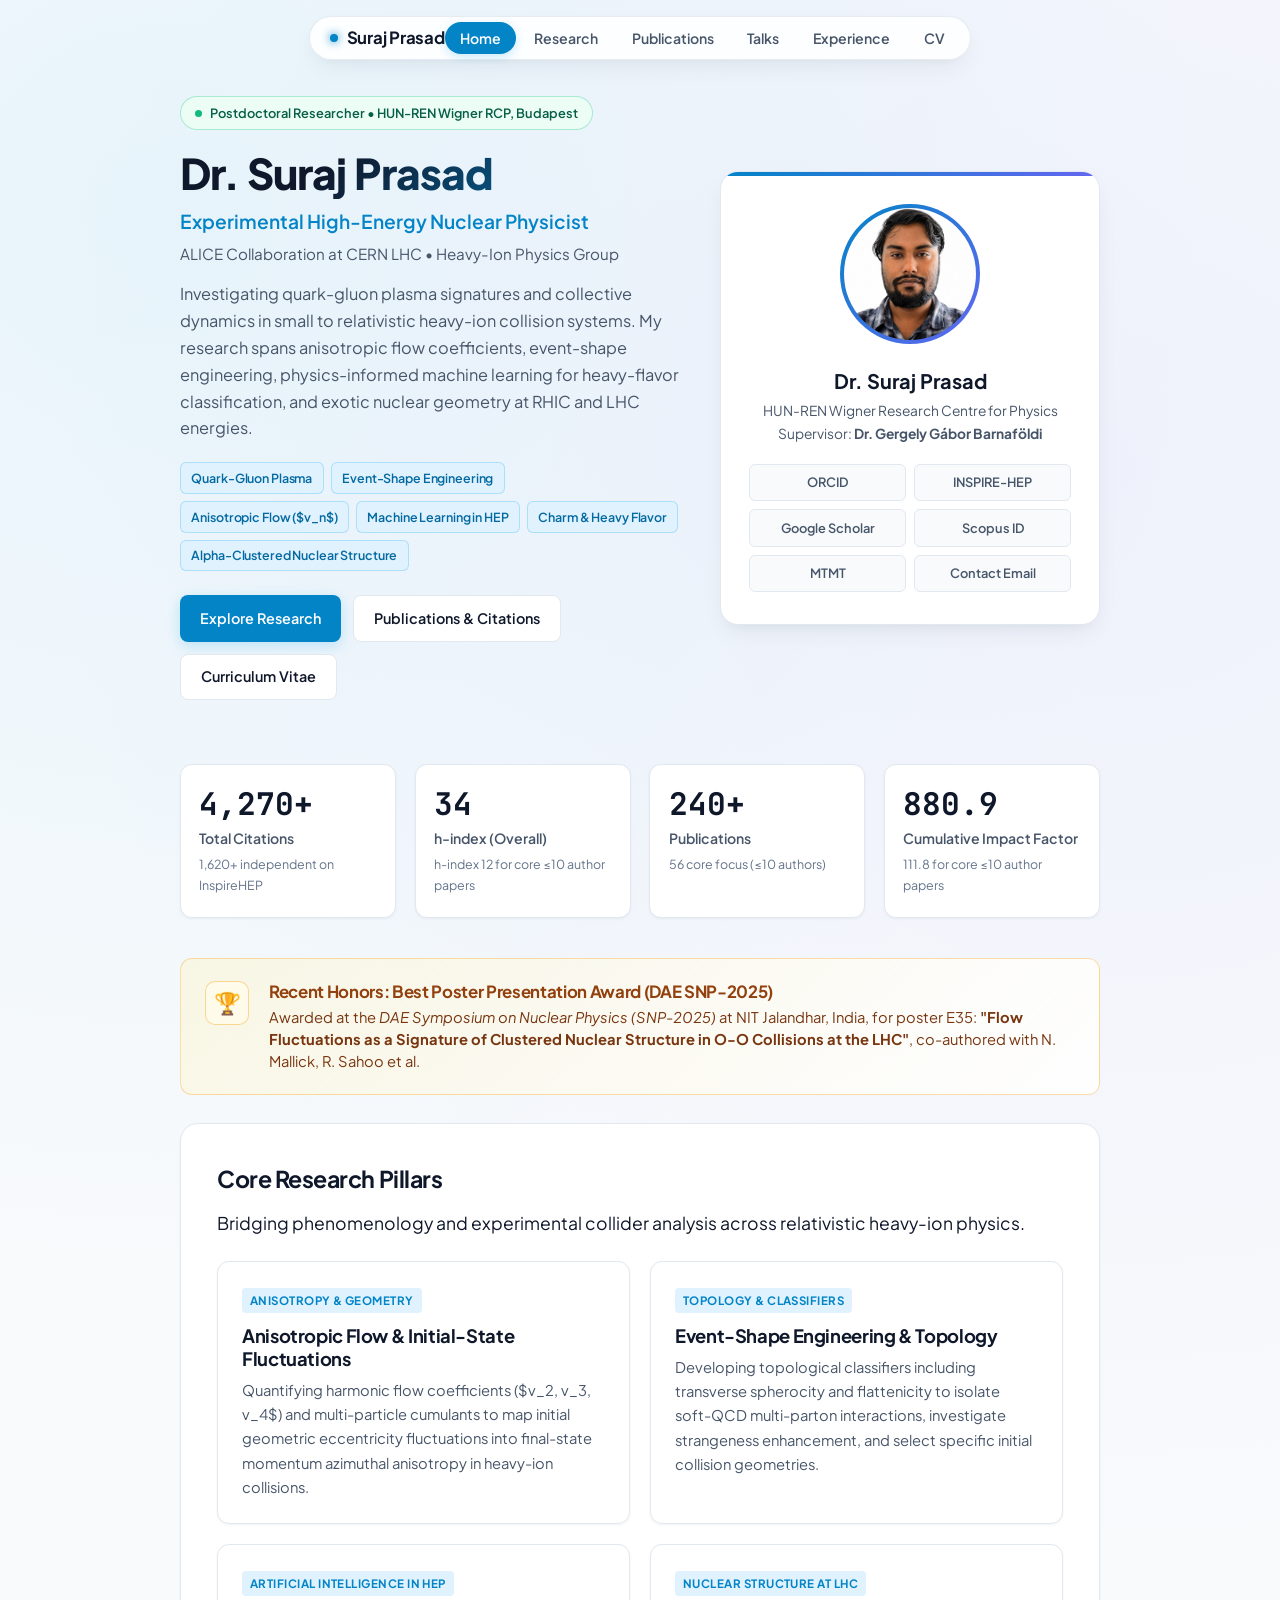
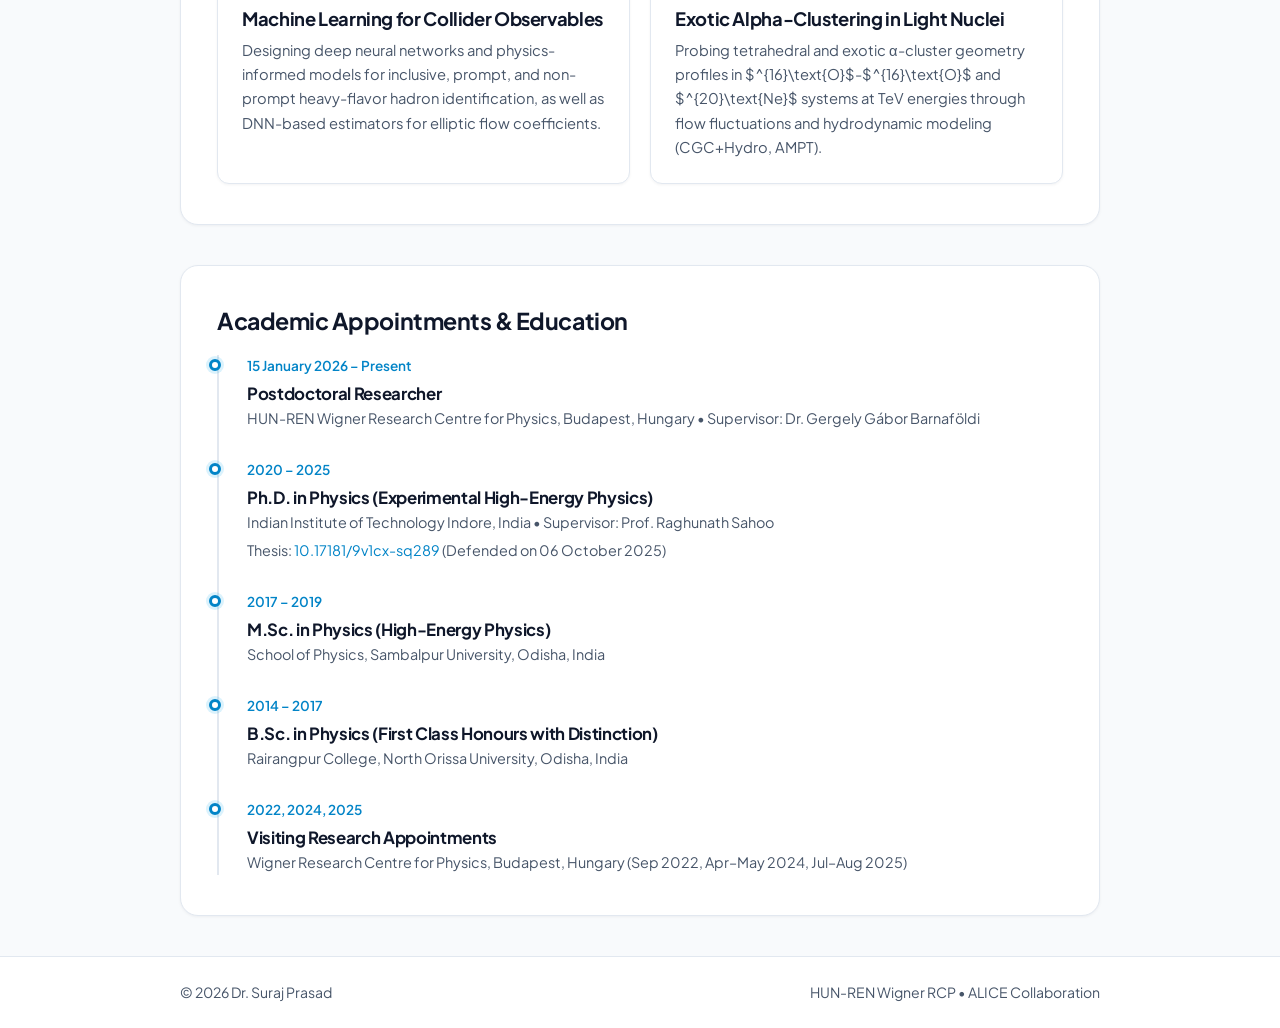
==== commit 1489cb4d: "Modernize visual design, remove unpublished ALICE analysis notes and PhD teaching details" ====
--- a/index.html
+++ b/index.html
@@ -5,33 +5,33 @@
     <meta name="viewport" content="width=device-width, initial-scale=1.0" />
     <meta
       name="description"
-      content="Academic homepage for Dr. Suraj Prasad, high-energy physics postdoctoral researcher working on heavy-ion collisions, anisotropic flow, event-shape engineering, and machine learning."
+      content="Academic homepage of Dr. Suraj Prasad, Postdoctoral Researcher at HUN-REN Wigner RCP and ALICE Collaboration at CERN LHC."
     />
     <title>Dr. Suraj Prasad | High-Energy Physics Researcher</title>
     <link rel="icon" type="image/svg+xml" href="favicon.svg" />
     <link rel="manifest" href="site.webmanifest" />
-    <meta name="theme-color" content="#0f6ab9" />
-    <link rel="canonical" href="https://imsurajprasad786.github.io/homewebpage/index.html" />
+    <meta name="theme-color" content="#0284c7" />
+    <link rel="canonical" href="https://sprasadphy.github.io/homewebpage/index.html" />
 
     <!-- Open Graph / Social Sharing -->
     <meta property="og:type" content="website" />
     <meta property="og:site_name" content="Dr. Suraj Prasad" />
     <meta property="og:title" content="Dr. Suraj Prasad | High-Energy Physics Researcher" />
-    <meta property="og:description" content="Academic homepage for Dr. Suraj Prasad, experimental high-energy physicist studying quark-gluon plasma signatures at RHIC and LHC." />
-    <meta property="og:url" content="https://imsurajprasad786.github.io/homewebpage/index.html" />
-    <meta property="og:image" content="https://imsurajprasad786.github.io/homewebpage/favicon.svg" />
+    <meta property="og:description" content="Experimental high-energy physicist studying quark-gluon plasma, anisotropic flow, and machine learning at CERN LHC and RHIC." />
+    <meta property="og:url" content="https://sprasadphy.github.io/homewebpage/index.html" />
+    <meta property="og:image" content="https://sprasadphy.github.io/homewebpage/assets/photo.jpeg" />
 
     <!-- Twitter Card -->
     <meta name="twitter:card" content="summary" />
     <meta name="twitter:title" content="Dr. Suraj Prasad | High-Energy Physics Researcher" />
-    <meta name="twitter:description" content="Academic homepage for Dr. Suraj Prasad, experimental high-energy physicist studying quark-gluon plasma signatures at RHIC and LHC." />
-    <meta name="twitter:image" content="https://imsurajprasad786.github.io/homewebpage/favicon.svg" />
+    <meta name="twitter:description" content="Experimental high-energy physicist studying quark-gluon plasma, anisotropic flow, and machine learning at CERN LHC and RHIC." />
+    <meta name="twitter:image" content="https://sprasadphy.github.io/homewebpage/assets/photo.jpeg" />
 
     <link rel="stylesheet" href="style.css" />
   </head>
-  <body class="theme-rainbow">
+  <body>
     <header class="site-header">
-      <div class="container nav-wrap">
+      <div class="nav-wrap">
         <a class="site-title" href="index.html">Suraj Prasad</a>
         <button class="nav-toggle" type="button" aria-expanded="false" aria-controls="primary-nav">
           Menu
@@ -49,129 +49,174 @@
       </div>
     </header>
 
-    <main>
+    <main class="container">
       <section class="hero">
-        <div class="container">
-          <div class="hero-profile-header">
-            <img src="assets/photo.jpeg" alt="Dr. Suraj Prasad" class="hero-avatar" width="135" height="135" />
-            <div class="hero-profile-text">
-              <h1>Dr. Suraj Prasad</h1>
-              <p class="affiliation">Postdoctoral Researcher</p>
-              <p class="affiliation-sub">HUN-REN Wigner Research Centre for Physics, Budapest, Hungary</p>
-              <p class="affiliation-sub" style="font-size: 0.95rem; opacity: 0.9;">Supervisor: Dr. Gergely Gábor Barnaföldi</p>
-              <p class="research-field">High-Energy Nuclear Physics | ALICE Collaboration</p>
+        <div class="hero-grid">
+          <div class="hero-headline">
+            <div class="status-pill">
+              <span class="status-dot"></span>
+              Postdoctoral Researcher &bull; HUN-REN Wigner RCP, Budapest
+            </div>
+            <h1>Dr. Suraj Prasad</h1>
+            <div class="hero-role">Experimental High-Energy Nuclear Physicist</div>
+            <div class="hero-inst">ALICE Collaboration at CERN LHC &bull; Heavy-Ion Physics Group</div>
+            <p class="hero-bio">
+              Investigating quark-gluon plasma signatures and collective dynamics in small to relativistic heavy-ion collision systems. My research spans anisotropic flow coefficients, event-shape engineering, physics-informed machine learning for heavy-flavor classification, and exotic nuclear geometry at RHIC and LHC energies.
+            </p>
+
+            <div class="research-tags">
+              <span class="research-tag">Quark-Gluon Plasma</span>
+              <span class="research-tag">Event-Shape Engineering</span>
+              <span class="research-tag">Anisotropic Flow ($v_n$)</span>
+              <span class="research-tag">Machine Learning in HEP</span>
+              <span class="research-tag">Charm & Heavy Flavor</span>
+              <span class="research-tag">Alpha-Clustered Nuclear Structure</span>
+            </div>
+
+            <div class="hero-cta">
+              <a href="research.html" class="btn-primary">Explore Research</a>
+              <a href="publications.html" class="btn-secondary">Publications & Citations</a>
+              <a href="cv.html" class="btn-secondary">Curriculum Vitae</a>
             </div>
           </div>
-          <p class="summary">
-            Experimental high-energy physicist studying quark-gluon plasma signatures in
-            small to heavy-ion collision systems. My work spans anisotropic flow coefficients
-            <span class="math-inline">v<sub>n</sub></span>, event-shape engineering,
-            machine-learning-driven heavy-flavor identification, and jet/correlation observables
-            at RHIC and LHC energies.
+
+          <aside class="hero-card" aria-label="Researcher profile summary">
+            <div class="hero-avatar-frame">
+              <img src="assets/photo.jpeg" alt="Dr. Suraj Prasad" class="hero-avatar" width="140" height="140" />
+            </div>
+            <div class="hero-card-name">Dr. Suraj Prasad</div>
+            <div class="hero-card-sub">
+              HUN-REN Wigner Research Centre for Physics<br />
+              Supervisor: <strong>Dr. Gergely Gábor Barnaföldi</strong>
+            </div>
+
+            <div class="hero-links-grid">
+              <a class="hero-link-chip" href="https://orcid.org/0000-0003-0607-2841" target="_blank" rel="noopener noreferrer">ORCID</a>
+              <a class="hero-link-chip" href="https://inspirehep.net/authors/1945401" target="_blank" rel="noopener noreferrer">INSPIRE-HEP</a>
+              <a class="hero-link-chip" href="https://scholar.google.com/citations?user=O55tlKYAAAAJ" target="_blank" rel="noopener noreferrer">Google Scholar</a>
+              <a class="hero-link-chip" href="https://www.scopus.com/authid/detail.uri?authorId=57311004000" target="_blank" rel="noopener noreferrer">Scopus ID</a>
+              <a class="hero-link-chip" href="https://m2.mtmt.hu/gui2/?type=authors&mode=browse&sel=authors10106003" target="_blank" rel="noopener noreferrer">MTMT</a>
+              <a class="hero-link-chip" href="mailto:suraj.prasad@wigner.hun-ren.hu">Contact Email</a>
+            </div>
+          </aside>
+        </div>
+      </section>
+
+      <!-- KPI Metrics Strip -->
+      <section class="kpi-strip" aria-label="Scientific Impact Metrics">
+        <article class="kpi-card">
+          <div class="kpi-number">4,270+</div>
+          <div class="kpi-label">Total Citations</div>
+          <div class="kpi-sub">1,620+ independent on InspireHEP</div>
+        </article>
+        <article class="kpi-card">
+          <div class="kpi-number">34</div>
+          <div class="kpi-label">h-index (Overall)</div>
+          <div class="kpi-sub">h-index 12 for core &le;10 author papers</div>
+        </article>
+        <article class="kpi-card">
+          <div class="kpi-number">240+</div>
+          <div class="kpi-label">Publications</div>
+          <div class="kpi-sub">56 core focus (&le;10 authors)</div>
+        </article>
+        <article class="kpi-card">
+          <div class="kpi-number">880.9</div>
+          <div class="kpi-label">Cumulative Impact Factor</div>
+          <div class="kpi-sub">111.8 for core &le;10 author papers</div>
+        </article>
+      </section>
+
+      <!-- Featured Honor & Award Card -->
+      <section class="award-card-featured" aria-labelledby="award-banner-title">
+        <div class="award-icon-box" aria-hidden="true">&#127942;</div>
+        <div class="award-text">
+          <h3 id="award-banner-title">Recent Honors: Best Poster Presentation Award (DAE SNP-2025)</h3>
+          <p>
+            Awarded at the <em>DAE Symposium on Nuclear Physics (SNP-2025)</em> at NIT Jalandhar, India, for poster E35: 
+            <strong>"Flow Fluctuations as a Signature of Clustered Nuclear Structure in O-O Collisions at the LHC"</strong>, 
+            co-authored with N. Mallick, R. Sahoo et al.
           </p>
-
-          <div class="profile-links">
-            <a href="https://orcid.org/0000-0003-0607-2841" target="_blank" rel="noopener noreferrer">ORCID</a>
-            <a href="https://inspirehep.net/authors/1945401" target="_blank" rel="noopener noreferrer">INSPIRE</a>
-            <a href="https://scholar.google.com/citations?user=O55tlKYAAAAJ" target="_blank" rel="noopener noreferrer">Google Scholar</a>
-            <a href="https://www.scopus.com/authid/detail.uri?authorId=57311004000" target="_blank" rel="noopener noreferrer">Scopus</a>
-            <a href="https://m2.mtmt.hu/gui2/?type=authors&mode=browse&sel=authors10106003" target="_blank" rel="noopener noreferrer">MTMT</a>
-            <a href="mailto:suraj.prasad@wigner.hun-ren.hu">Email</a>
-          </div>
-
-          <div class="metric-grid" aria-label="Quick academic summary">
-            <article class="metric-card">
-              <h3>4,270+ Citations</h3>
-              <p>InspireHEP (1,620+ indep.)</p>
-              <p class="metric-sub">h-index: 34 (Core: 12)</p>
-            </article>
-            <article class="metric-card">
-              <h3>240+ Publications</h3>
-              <p>ALICE & Core Research</p>
-              <p class="metric-sub">56 papers with ≤10 authors</p>
-            </article>
-            <article class="metric-card">
-              <h3>Impact Factor</h3>
-              <p>880.9 overall (111.8 core)</p>
-              <p class="metric-sub">Cumulative refereed IF</p>
-            </article>
-            <article class="metric-card">
-              <h3>Appointments</h3>
-              <p>Postdoc at Wigner RCP</p>
-              <p class="metric-sub">PhD: IIT Indore (Defended 2025)</p>
-            </article>
-          </div>
-        </div>
-      </section>
-
-      <section class="container content-section" style="border-left: 4px solid var(--accent); background: var(--surface); margin-top: 1.5rem;">
-        <h2 style="font-size: 1.2rem; margin-bottom: 0.5rem; display: flex; align-items: center; gap: 0.5rem;">
-          <span class="award-badge">Award</span> Recent Honors
-        </h2>
-        <p style="margin: 0; line-height: 1.6;">
-          Recipient of the <strong>Best Poster Presentation Award</strong> at the <em>DAE Symposium on Nuclear Physics (SNP-2025)</em> for 
-          <em>"Flow Fluctuations as a Signature of Clustered Nuclear Structure in O-O Collisions at the LHC"</em>.
+        </div>
+      </section>
+
+      <!-- Core Research Themes -->
+      <section class="page-main" aria-labelledby="research-themes-title">
+        <h2 id="research-themes-title">Core Research Pillars</h2>
+        <p class="lead">
+          Bridging phenomenology and experimental collider analysis across relativistic heavy-ion physics.
         </p>
-      </section>
-
-      <section class="container content-section" aria-labelledby="highlights-heading">
-        <h2 id="highlights-heading">Current Research Themes</h2>
-        <ul class="highlights-list">
-          <li>
-            Event-shape topology and global observables in heavy-ion collisions,
-            including transverse spherocity studies.
-          </li>
-          <li>
-            Initial-state geometry and final-state anisotropy mapping through
-            differential and fluctuation-based $v_n$ analyses.
-          </li>
-          <li>
-            Machine-learning methods for inclusive, prompt, and non-prompt charm/
-            charmonium separation in proton-proton collisions.
-          </li>
-          <li>
-            Alpha-clustered nuclear geometry effects in O-O and p-O systems at LHC energies.
-          </li>
-        </ul>
-      </section>
-
-      <section class="container content-section" aria-labelledby="education-heading">
-        <h2 id="education-heading">Education and Training</h2>
-        <div class="timeline">
-          <article class="timeline-item">
-            <h3>PhD in Physics (Experimental High-Energy Physics)</h3>
-            <p>Indian Institute of Technology Indore, India | 2020-2025</p>
-            <p>Thesis defended on 06 October 2025. DOI:</p>
-            <p><a href="https://doi.org/10.17181/9v1cx-sq289" target="_blank" rel="noopener noreferrer">10.17181/9v1cx-sq289</a></p>
-          </article>
-          <article class="timeline-item">
-            <h3>MSc in Physics (High-Energy Physics)</h3>
-            <p>Sambalpur University, Odisha, India | 2017-2019</p>
-          </article>
-          <article class="timeline-item">
-            <h3>BSc Physics (First Class Honours with Distinction)</h3>
-            <p>Rairangpur College, North Orissa University, Odisha, India | 2014-2017</p>
-          </article>
-        </div>
-      </section>
-
-      <section class="container content-section" aria-labelledby="experience-heading">
-        <h2 id="experience-heading">Visiting and Teaching Experience</h2>
-        <div class="two-col">
-          <article class="panel">
-            <h3>Visiting Positions at Wigner RCP</h3>
-            <ul>
-              <li>Visitor, Wigner RCP, Budapest | Sep 2022</li>
-              <li>Visitor, HUN-REN Wigner RCP, Budapest | Apr-May 2024</li>
-              <li>Visitor, HUN-REN Wigner RCP, Budapest | Jul-Aug 2025</li>
-            </ul>
-          </article>
-          <article class="panel">
-            <h3>Teaching Roles at IIT Indore</h3>
-            <ul>
-              <li>Teaching Assistant, Modern Physics (BTech, 1 semester)</li>
-              <li>Teaching Assistant, Physics Lab (BTech, 3 semesters)</li>
-            </ul>
+
+        <div class="research-grid">
+          <article class="research-card">
+            <span class="research-card-badge">Anisotropy & Geometry</span>
+            <h3>Anisotropic Flow & Initial-State Fluctuations</h3>
+            <p>
+              Quantifying harmonic flow coefficients ($v_2, v_3, v_4$) and multi-particle cumulants to map initial geometric eccentricity fluctuations into final-state momentum azimuthal anisotropy in heavy-ion collisions.
+            </p>
+          </article>
+
+          <article class="research-card">
+            <span class="research-card-badge">Topology & Classifiers</span>
+            <h3>Event-Shape Engineering & Topology</h3>
+            <p>
+              Developing topological classifiers including transverse spherocity and flattenicity to isolate soft-QCD multi-parton interactions, investigate strangeness enhancement, and select specific initial collision geometries.
+            </p>
+          </article>
+
+          <article class="research-card">
+            <span class="research-card-badge">Artificial Intelligence in HEP</span>
+            <h3>Machine Learning for Collider Observables</h3>
+            <p>
+              Designing deep neural networks and physics-informed models for inclusive, prompt, and non-prompt heavy-flavor hadron identification, as well as DNN-based estimators for elliptic flow coefficients.
+            </p>
+          </article>
+
+          <article class="research-card">
+            <span class="research-card-badge">Nuclear Structure at LHC</span>
+            <h3>Exotic Alpha-Clustering in Light Nuclei</h3>
+            <p>
+              Probing tetrahedral and exotic &alpha;-cluster geometry profiles in $^{16}\text{O}$-$^{16}\text{O}$ and $^{20}\text{Ne}$ systems at TeV energies through flow fluctuations and hydrodynamic modeling (CGC+Hydro, AMPT).
+            </p>
+          </article>
+        </div>
+      </section>
+
+      <!-- Career Journey & Education -->
+      <section class="page-main" aria-labelledby="career-heading">
+        <h2 id="career-heading">Academic Appointments & Education</h2>
+
+        <div class="timeline-modern">
+          <article class="timeline-item-modern">
+            <div class="timeline-meta">15 January 2026 &ndash; Present</div>
+            <h3>Postdoctoral Researcher</h3>
+            <p>HUN-REN Wigner Research Centre for Physics, Budapest, Hungary &bull; Supervisor: Dr. Gergely Gábor Barnaföldi</p>
+          </article>
+
+          <article class="timeline-item-modern">
+            <div class="timeline-meta">2020 &ndash; 2025</div>
+            <h3>Ph.D. in Physics (Experimental High-Energy Physics)</h3>
+            <p>Indian Institute of Technology Indore, India &bull; Supervisor: Prof. Raghunath Sahoo</p>
+            <p style="margin-top: 0.25rem;">
+              Thesis: <a href="https://doi.org/10.17181/9v1cx-sq289" target="_blank" rel="noopener noreferrer">10.17181/9v1cx-sq289</a> (Defended on 06 October 2025)
+            </p>
+          </article>
+
+          <article class="timeline-item-modern">
+            <div class="timeline-meta">2017 &ndash; 2019</div>
+            <h3>M.Sc. in Physics (High-Energy Physics)</h3>
+            <p>School of Physics, Sambalpur University, Odisha, India</p>
+          </article>
+
+          <article class="timeline-item-modern">
+            <div class="timeline-meta">2014 &ndash; 2017</div>
+            <h3>B.Sc. in Physics (First Class Honours with Distinction)</h3>
+            <p>Rairangpur College, North Orissa University, Odisha, India</p>
+          </article>
+
+          <article class="timeline-item-modern">
+            <div class="timeline-meta">2022, 2024, 2025</div>
+            <h3>Visiting Research Appointments</h3>
+            <p>Wigner Research Centre for Physics, Budapest, Hungary (Sep 2022, Apr&ndash;May 2024, Jul&ndash;Aug 2025)</p>
           </article>
         </div>
       </section>
@@ -179,13 +224,13 @@
 
     <footer class="site-footer">
       <div class="container footer-wrap">
-        <p>© <span id="year"></span> Suraj Prasad</p>
+        <p>&copy; <span id="year"></span> Dr. Suraj Prasad</p>
+        <p>HUN-REN Wigner RCP &bull; ALICE Collaboration</p>
       </div>
     </footer>
 
     <script src="scripts/nav.js"></script>
     <script>
-      // Keep the copyright year current without introducing a framework.
       document.getElementById("year").textContent = String(new Date().getFullYear());
     </script>
   </body>
--- a/style.css
+++ b/style.css
@@ -1,982 +1,673 @@
+/*
+  Dr. Suraj Prasad – Modern Scientific Web Design System
+  Optimized for readability, modern aesthetics, responsive layouts, and publication presentation.
+*/
+
+@import url('https://fonts.googleapis.com/css2?family=Plus+Jakarta+Sans:ital,wght@0,300;0,400;0,500;0,600;0,700;0,800;1,400;1,600&family=JetBrains+Mono:wght@400;500;600;700&display=swap');
+
 :root {
-  --bg: #f4fbff;
+  --font-sans: 'Plus Jakarta Sans', -apple-system, BlinkMacSystemFont, "Segoe UI", Roboto, sans-serif;
+  --font-mono: 'JetBrains Mono', monospace;
+
+  /* Scientific Canvas Palette */
+  --bg: #f8fafc;
   --surface: #ffffff;
-  --text: #1a2e3b;
-  --muted: #4a6577;
-  --border: #c8d8ea;
-  --accent: #0f6ab9;
-  --accent-soft: #e7f2ff;
-  --accent-2: #ef7b45;
-  --accent-3: #10958a;
-  --max-width: 860px;
-  --radius: 10px;
-  --shadow: 0 12px 30px rgba(13, 39, 73, 0.11);
-
-  /* VIBGYOR base palette */
-  --violet: #6f42c1;
-  --indigo: #3f51b5;
-  --blue: #0f6ab9;
-  --green: #149a73;
-  --yellow: #f2b705;
-  --orange: #ef7b45;
-  --red: #d64545;
-
-  /* VIBGYOR soft palette */
-  --violet-soft: #efe7ff;
-  --indigo-soft: #e8ecff;
-  --blue-soft: #e7f2ff;
-  --green-soft: #e6f8f2;
-  --yellow-soft: #fff7da;
-  --orange-soft: #ffe9de;
-  --red-soft: #ffe6e6;
-
-  /* VIBGYOR deep palette */
-  --violet-deep: #522f8a;
-  --indigo-deep: #2f3c89;
-  --blue-deep: #0d4f87;
-  --green-deep: #0f6f54;
-  --yellow-deep: #b98600;
-  --orange-deep: #bf5d2f;
-  --red-deep: #9f3030;
-
-  /* Motion + polish tokens */
-  --anim-fast: 160ms;
-  --anim-med: 280ms;
-  --anim-slow: 480ms;
-  --ease-smooth: cubic-bezier(0.2, 0.7, 0.2, 1);
-}
-
-@keyframes fadeUp {
-  from {
-    opacity: 0;
-    transform: translateY(14px);
-  }
-  to {
-    opacity: 1;
-    transform: translateY(0);
-  }
-}
-
-@keyframes softPulse {
-  0%,
-  100% {
-    box-shadow: 0 10px 30px rgba(15, 106, 185, 0.08);
-  }
-  50% {
-    box-shadow: 0 14px 36px rgba(15, 106, 185, 0.14);
-  }
-}
-
-@keyframes slideInLeft {
-  from {
-    opacity: 0;
-    transform: translateX(-16px);
-  }
-  to {
-    opacity: 1;
-    transform: translateX(0);
-  }
-}
-
-@keyframes slideInRight {
-  from {
-    opacity: 0;
-    transform: translateX(16px);
-  }
-  to {
-    opacity: 1;
-    transform: translateX(0);
-  }
-}
-
-@keyframes scaleIn {
-  from {
-    opacity: 0;
-    transform: scale(0.96);
-  }
-  to {
-    opacity: 1;
-    transform: scale(1);
-  }
-}
-
-@keyframes shimmer {
-  0% {
-    background-position: -1000px 0;
-  }
-  100% {
-    background-position: 1000px 0;
-  }
-}
-
-@keyframes bounceIn {
-  0% {
-    opacity: 0;
-    transform: translateY(20px);
-  }
-  50% {
-    opacity: 1;
-  }
-  100% {
-    transform: translateY(0);
-  }
-}
-
-@keyframes highlightPulse {
-  0%,
-  100% {
-    background-color: transparent;
-  }
-  50% {
-    background-color: rgba(231, 242, 255, 0.6);
-  }
-}
-
-/*
-  Theme variation helpers:
-  Add one of these classes to <body> to switch accent family quickly.
-  Examples: body class="theme-violet" or body class="theme-rainbow"
-*/
-body.theme-violet {
-  --accent: var(--violet);
-  --accent-soft: var(--violet-soft);
-  background:
-    radial-gradient(circle at 22px 22px, rgba(111, 66, 193, 0.094) 0 2px, transparent 2.9px) 0 0/44px 44px,
-    repeating-conic-gradient(from 0deg at 22px 22px, rgba(191, 93, 47, 0.055) 0 10deg, transparent 10deg 20deg) 0 0/44px 44px,
-    radial-gradient(circle at 22px 22px, transparent 0 10px, rgba(63, 81, 181, 0.044) 10.2px 10.9px, transparent 11.2px) 0 0/44px 44px,
-    repeating-linear-gradient(60deg, rgba(63, 81, 181, 0.022) 0 1px, transparent 1px 21px),
-    linear-gradient(180deg, #fcfbff, #f7f4ff 46%, #f5f9ff);
-}
-
-body.theme-indigo {
-  --accent: var(--indigo);
-  --accent-soft: var(--indigo-soft);
-  background:
-    radial-gradient(ellipse 300px 140px at 12% 20%, rgba(63, 81, 181, 0.064) 0 1px, transparent 2px),
-    radial-gradient(ellipse 260px 120px at 12% 20%, rgba(15, 106, 185, 0.048) 0 1px, transparent 2px),
-    radial-gradient(ellipse 360px 170px at 86% 76%, rgba(47, 60, 137, 0.048) 0 1px, transparent 2px),
-    radial-gradient(circle at 12% 20%, rgba(20, 154, 115, 0.072) 0 2px, transparent 3px),
-    radial-gradient(circle at 86% 76%, rgba(239, 123, 69, 0.064) 0 2px, transparent 3px),
-    repeating-linear-gradient(0deg, rgba(47, 60, 137, 0.018) 0 1px, transparent 1px 28px),
-    repeating-linear-gradient(90deg, rgba(16, 149, 138, 0.016) 0 1px, transparent 1px 28px),
-    linear-gradient(180deg, #fbfdff, #f2f6ff 52%, #f6fbff);
-}
-
-body.theme-blue {
-  --accent: var(--blue);
-  --accent-soft: var(--blue-soft);
-}
-
-body.theme-green {
-  --accent: var(--green);
-  --accent-soft: var(--green-soft);
-  background:
-    radial-gradient(circle at 15px 15px, rgba(20, 154, 115, 0.075) 0 1.9px, transparent 2.8px) 0 0/30px 30px,
-    repeating-linear-gradient(30deg, rgba(15, 111, 84, 0.03) 0 1px, transparent 1px 18px),
-    repeating-linear-gradient(150deg, rgba(15, 106, 185, 0.024) 0 1px, transparent 1px 18px),
-    radial-gradient(circle at 82% 14%, rgba(20, 154, 115, 0.08) 0 14px, transparent 15px),
-    linear-gradient(180deg, #fbfffd, #f1fbf7 50%, #f5fbff);
-}
-
-body.theme-yellow {
-  --accent: var(--yellow-deep);
-  --accent-soft: var(--yellow-soft);
-}
-
-body.theme-orange {
-  --accent: var(--orange);
-  --accent-soft: var(--orange-soft);
-  background:
-    radial-gradient(circle at 0 100%, rgba(239, 123, 69, 0.06) 0 28px, transparent 29px) 0 0/56px 56px,
-    radial-gradient(circle at 100% 0, rgba(242, 183, 5, 0.05) 0 28px, transparent 29px) 0 0/56px 56px,
-    linear-gradient(180deg, #fffdf9, #fff4e9 50%, #fff8f2);
-}
-
-body.theme-red {
-  --accent: var(--red);
-  --accent-soft: var(--red-soft);
-  background:
-    linear-gradient(45deg, rgba(214, 69, 69, 0.04) 25%, transparent 25%, transparent 50%, rgba(214, 69, 69, 0.04) 50%, rgba(214, 69, 69, 0.04) 75%, transparent 75%, transparent) 0 0/28px 28px,
-    linear-gradient(-45deg, rgba(239, 123, 69, 0.03) 25%, transparent 25%, transparent 50%, rgba(239, 123, 69, 0.03) 50%, rgba(239, 123, 69, 0.03) 75%, transparent 75%, transparent) 0 0/28px 28px,
-    linear-gradient(180deg, #fffafb, #fff0f1 52%, #fff7f2);
-}
-
-/* Page-specific light motifs inspired by traditional Indian visual patterns. */
-body.theme-violet {
-  background-attachment: fixed;
-}
-
-body.theme-indigo {
-  background-attachment: fixed;
-}
-
-body.theme-green {
-  background-attachment: fixed;
-}
-
-body.theme-orange {
-  background-attachment: fixed;
-}
-
-body.theme-red {
-  background-attachment: fixed;
-}
-
-body.theme-rainbow {
-  --accent: var(--violet);
-  --accent-soft: #f3ecff;
-  background:
-    radial-gradient(circle at 16px 16px, rgba(214, 69, 69, 0.08) 0 2px, transparent 2.6px) 0 0/32px 32px,
-    repeating-conic-gradient(from 0deg at 16px 16px, rgba(242, 183, 5, 0.055) 0 12deg, transparent 12deg 24deg) 0 0/32px 32px,
-    repeating-linear-gradient(90deg, rgba(15, 106, 185, 0.022) 0 1px, transparent 1px 20px),
-    radial-gradient(circle at 8% 4%, var(--blue-soft) 0%, transparent 34%),
-    radial-gradient(circle at 90% 14%, var(--orange-soft) 0%, transparent 34%),
-    radial-gradient(circle at 70% 85%, var(--green-soft) 0%, transparent 28%),
-    linear-gradient(
-      120deg,
-      rgba(111, 66, 193, 0.12),
-      rgba(63, 81, 181, 0.12),
-      rgba(15, 106, 185, 0.1),
-      rgba(20, 154, 115, 0.1),
-      rgba(242, 183, 5, 0.1),
-      rgba(239, 123, 69, 0.1),
-      rgba(214, 69, 69, 0.1)
-    ),
-    var(--bg);
-}
-
-/* Optional utility classes for section/card accents */
-.accent-violet {
-  border-left: 4px solid var(--violet);
-}
-
-.accent-indigo {
-  border-left: 4px solid var(--indigo);
-}
-
-.accent-blue {
-  border-left: 4px solid var(--blue);
-}
-
-.accent-green {
-  border-left: 4px solid var(--green);
-}
-
-.accent-yellow {
-  border-left: 4px solid var(--yellow-deep);
-}
-
-.accent-orange {
-  border-left: 4px solid var(--orange);
-}
-
-.accent-red {
-  border-left: 4px solid var(--red);
-}
-
-* {
+  --surface-glass: rgba(255, 255, 255, 0.88);
+  --text: #0f172a;
+  --muted: #475569;
+  --subtle: #64748b;
+  --border: #e2e8f0;
+  --border-focus: #0ea5e9;
+
+  /* Quantum / High-Energy Physics Accents */
+  --accent: #0284c7;
+  --accent-hover: #0369a1;
+  --accent-soft: #e0f2fe;
+  --accent-glow: rgba(14, 165, 233, 0.22);
+  --indigo: #6366f1;
+  --indigo-soft: #eef2ff;
+  --emerald: #10b981;
+  --emerald-soft: #ecfdf5;
+  --amber: #f59e0b;
+  --amber-soft: #fffbeb;
+  --rose: #f43f5e;
+  --rose-soft: #fff1f2;
+
+  /* Layout & Depth */
+  --max-width: 960px;
+  --radius-sm: 6px;
+  --radius: 12px;
+  --radius-lg: 18px;
+  --radius-full: 999px;
+
+  --shadow-sm: 0 1px 3px rgba(15, 23, 42, 0.05);
+  --shadow: 0 10px 25px -5px rgba(15, 23, 42, 0.07), 0 8px 10px -6px rgba(15, 23, 42, 0.03);
+  --shadow-lg: 0 20px 35px -10px rgba(15, 23, 42, 0.12), 0 10px 15px -8px rgba(15, 23, 42, 0.05);
+
+  --anim-fast: 160ms ease;
+  --anim-med: 260ms cubic-bezier(0.16, 1, 0.3, 1);
+  --ease-smooth: cubic-bezier(0.16, 1, 0.3, 1);
+}
+
+*,
+*::before,
+*::after {
   box-sizing: border-box;
 }
 
 html {
+  scroll-behavior: smooth;
   font-size: 16px;
-  scroll-behavior: smooth;
 }
 
 body {
   margin: 0;
+  font-family: var(--font-sans);
+  background:
+    radial-gradient(circle at 12% 8%, rgba(14, 165, 233, 0.07) 0, transparent 40%),
+    radial-gradient(circle at 88% 18%, rgba(99, 102, 241, 0.06) 0, transparent 45%),
+    var(--bg);
+  color: var(--text);
+  line-height: 1.65;
   min-height: 100vh;
   display: flex;
   flex-direction: column;
-  color: var(--text);
-  background:
-    radial-gradient(circle at 8% 4%, #d7ecff 0%, transparent 34%),
-    radial-gradient(circle at 90% 14%, #ffe7d8 0%, transparent 34%),
-    radial-gradient(circle at 70% 85%, #d8f5f1 0%, transparent 28%),
-    var(--bg);
-  font-family: "Georgia", "Times New Roman", Times, serif;
-  line-height: 1.65;
-  text-rendering: optimizeLegibility;
+  -webkit-font-smoothing: antialiased;
+  -moz-osx-font-smoothing: grayscale;
+}
+
+.container {
+  width: 100%;
+  max-width: var(--max-width);
+  margin: 0 auto;
+  padding: 0 1.25rem;
+}
+
+/* Floating Glass Navbar */
+.site-header {
+  position: sticky;
+  top: 1rem;
+  z-index: 100;
+  margin: 0.75rem auto 1.5rem;
+  max-width: var(--max-width);
+  padding: 0 1rem;
+}
+
+.nav-wrap {
+  background: var(--surface-glass);
+  backdrop-filter: blur(16px);
+  -webkit-backdrop-filter: blur(16px);
+  border: 1px solid rgba(226, 232, 240, 0.85);
+  border-radius: var(--radius-full);
+  padding: 0.45rem 0.65rem 0.45rem 1.25rem;
+  box-shadow: var(--shadow);
+  display: flex;
+  align-items: center;
+  justify-content: space-between;
+  transition: box-shadow var(--anim-fast);
+}
+
+.site-title {
+  font-size: 1.05rem;
+  font-weight: 700;
+  color: var(--text);
+  text-decoration: none;
+  letter-spacing: -0.015em;
+  display: flex;
+  align-items: center;
+  gap: 0.55rem;
+}
+
+.site-title::before {
+  content: "";
+  display: inline-block;
+  width: 8px;
+  height: 8px;
+  border-radius: 50%;
+  background: var(--accent);
+  box-shadow: 0 0 10px var(--accent);
+}
+
+.nav-list {
+  display: flex;
+  align-items: center;
+  gap: 0.2rem;
+  list-style: none;
+  margin: 0;
+  padding: 0;
+}
+
+.nav-list a {
+  text-decoration: none;
+  color: var(--muted);
+  font-size: 0.88rem;
+  font-weight: 600;
+  padding: 0.45rem 0.95rem;
+  border-radius: var(--radius-full);
+  transition: all var(--anim-fast);
+}
+
+.nav-list a:hover {
+  color: var(--text);
+  background: rgba(14, 165, 233, 0.08);
+}
+
+.nav-list a.active {
+  color: #ffffff;
+  background: var(--accent);
+  box-shadow: 0 3px 10px var(--accent-glow);
+}
+
+.nav-toggle {
+  display: none;
+  border: 1px solid var(--border);
+  background: var(--surface);
+  color: var(--text);
+  padding: 0.35rem 0.75rem;
+  border-radius: var(--radius-sm);
+  font-size: 0.85rem;
+  font-weight: 600;
+  cursor: pointer;
+}
+
+/* Page Main Container */
+.page-main {
+  background: var(--surface);
+  border: 1px solid var(--border);
+  border-radius: var(--radius-lg);
+  padding: 2.5rem 2.25rem;
+  box-shadow: var(--shadow-sm);
+  margin-bottom: 2.5rem;
+}
+
+h1, h2, h3, h4 {
+  color: var(--text);
+  letter-spacing: -0.02em;
+  font-weight: 700;
+  line-height: 1.25;
+}
+
+h1 {
+  font-size: 2.2rem;
+  margin-top: 0;
+  margin-bottom: 0.75rem;
+}
+
+h2 {
+  font-size: 1.45rem;
+  margin-top: 0;
+  margin-bottom: 1rem;
+  display: flex;
+  align-items: center;
+  gap: 0.5rem;
+}
+
+h3 {
+  font-size: 1.15rem;
+  margin-top: 0;
+  margin-bottom: 0.45rem;
+}
+
+p {
+  margin: 0 0 1rem;
+  color: var(--muted);
+}
+
+p.lead {
+  font-size: 1.1rem;
+  line-height: 1.6;
+  color: var(--text);
+  margin-bottom: 1.5rem;
 }
 
 a {
   color: var(--accent);
   text-decoration: none;
-}
-
-a:hover,
-a:focus-visible {
+  transition: color var(--anim-fast);
+}
+
+a:hover {
+  color: var(--accent-hover);
   text-decoration: underline;
 }
 
-.container {
-  width: min(100% - 2rem, var(--max-width));
-  margin-inline: auto;
-}
-
-.site-header {
-  position: sticky;
+/* Status Pill */
+.status-pill {
+  display: inline-flex;
+  align-items: center;
+  gap: 0.55rem;
+  background: var(--emerald-soft);
+  color: #065f46;
+  border: 1px solid rgba(16, 185, 129, 0.3);
+  padding: 0.35rem 0.85rem;
+  border-radius: var(--radius-full);
+  font-size: 0.8rem;
+  font-weight: 600;
+  margin-bottom: 1rem;
+}
+
+.status-dot {
+  width: 7px;
+  height: 7px;
+  border-radius: 50%;
+  background: var(--emerald);
+  animation: pulseDot 2s infinite ease-in-out;
+}
+
+@keyframes pulseDot {
+  0%, 100% { opacity: 1; transform: scale(1); }
+  50% { opacity: 0.4; transform: scale(1.35); }
+}
+
+/* Hero Section */
+.hero {
+  padding: 1rem 0 2rem;
+}
+
+.hero-grid {
+  display: grid;
+  grid-template-columns: 1.25fr 0.95fr;
+  gap: 2.5rem;
+  align-items: center;
+}
+
+.hero-headline h1 {
+  font-size: 2.65rem;
+  font-weight: 800;
+  margin-bottom: 0.4rem;
+  color: var(--text);
+  background: linear-gradient(135deg, #0f172a 30%, #0284c7 100%);
+  -webkit-background-clip: text;
+  -webkit-text-fill-color: transparent;
+}
+
+.hero-role {
+  font-size: 1.2rem;
+  font-weight: 600;
+  color: var(--accent);
+  margin-bottom: 0.25rem;
+}
+
+.hero-inst {
+  font-size: 0.95rem;
+  color: var(--muted);
+  margin-bottom: 0.9rem;
+}
+
+.hero-bio {
+  font-size: 1.02rem;
+  line-height: 1.65;
+  color: var(--muted);
+  margin-bottom: 1.25rem;
+}
+
+/* Research Tags */
+.research-tags {
+  display: flex;
+  flex-wrap: wrap;
+  gap: 0.45rem;
+  margin-bottom: 1.5rem;
+}
+
+.research-tag {
+  background: var(--accent-soft);
+  color: var(--accent-hover);
+  font-size: 0.78rem;
+  font-weight: 600;
+  padding: 0.28rem 0.65rem;
+  border-radius: var(--radius-sm);
+  border: 1px solid rgba(14, 165, 233, 0.25);
+  letter-spacing: -0.01em;
+}
+
+/* Buttons */
+.hero-cta {
+  display: flex;
+  gap: 0.75rem;
+  flex-wrap: wrap;
+  margin-top: 1rem;
+}
+
+.btn-primary {
+  display: inline-flex;
+  align-items: center;
+  gap: 0.4rem;
+  background: var(--accent);
+  color: #ffffff !important;
+  font-weight: 600;
+  font-size: 0.9rem;
+  padding: 0.65rem 1.25rem;
+  border-radius: 8px;
+  text-decoration: none !important;
+  transition: all var(--anim-fast);
+  box-shadow: 0 4px 14px var(--accent-glow);
+}
+
+.btn-primary:hover {
+  background: var(--accent-hover);
+  transform: translateY(-2px);
+  box-shadow: 0 6px 18px var(--accent-glow);
+}
+
+.btn-secondary {
+  display: inline-flex;
+  align-items: center;
+  gap: 0.4rem;
+  background: var(--surface);
+  color: var(--text) !important;
+  font-weight: 600;
+  font-size: 0.9rem;
+  padding: 0.65rem 1.25rem;
+  border-radius: 8px;
+  text-decoration: none !important;
+  border: 1px solid var(--border);
+  transition: all var(--anim-fast);
+}
+
+.btn-secondary:hover {
+  border-color: var(--accent);
+  color: var(--accent) !important;
+  transform: translateY(-2px);
+}
+
+/* Hero Scientific Profile Card */
+.hero-card {
+  background: var(--surface);
+  border: 1px solid var(--border);
+  border-radius: var(--radius-lg);
+  padding: 2rem 1.75rem;
+  box-shadow: var(--shadow);
+  text-align: center;
+  position: relative;
+  overflow: hidden;
+  transition: transform var(--anim-med), box-shadow var(--anim-med);
+}
+
+.hero-card:hover {
+  transform: translateY(-3px);
+  box-shadow: var(--shadow-lg);
+}
+
+.hero-card::before {
+  content: "";
+  position: absolute;
   top: 0;
-  z-index: 10;
-  background: rgba(255, 255, 255, 0.95);
-  backdrop-filter: blur(8px);
-  border-bottom: 1px solid var(--border);
-}
-
-.nav-wrap {
-  display: flex;
-  align-items: center;
-  justify-content: space-between;
-  gap: 1rem;
-  padding: 0.9rem 0;
-}
-
-.site-title {
-  font-size: 1.18rem;
+  left: 0;
+  right: 0;
+  height: 4px;
+  background: linear-gradient(90deg, var(--accent), var(--indigo));
+}
+
+.hero-avatar-frame {
+  position: relative;
+  width: 140px;
+  height: 140px;
+  margin: 0 auto 1.25rem;
+  border-radius: 50%;
+  padding: 4px;
+  background: linear-gradient(135deg, var(--accent), var(--indigo));
+}
+
+.hero-avatar {
+  width: 100%;
+  height: 100%;
+  border-radius: 50%;
+  object-fit: cover;
+  display: block;
+  background: #ffffff;
+}
+
+.hero-card-name {
+  font-size: 1.25rem;
   font-weight: 700;
-  letter-spacing: 0.2px;
-  color: #0d3558;
-}
-
-.site-title:hover,
-.site-title:focus-visible {
-  text-decoration: none;
+  margin-bottom: 0.2rem;
+}
+
+.hero-card-sub {
+  font-size: 0.86rem;
+  color: var(--muted);
+  margin-bottom: 1.15rem;
+}
+
+.hero-links-grid {
+  display: grid;
+  grid-template-columns: 1fr 1fr;
+  gap: 0.5rem;
+  margin-top: 1rem;
+}
+
+.hero-link-chip {
+  display: flex;
+  align-items: center;
+  justify-content: center;
+  padding: 0.45rem 0.5rem;
+  background: var(--bg);
+  border: 1px solid var(--border);
+  border-radius: 6px;
+  font-size: 0.8rem;
+  font-weight: 600;
+  color: var(--muted);
+  text-decoration: none !important;
+  transition: all var(--anim-fast);
+}
+
+.hero-link-chip:hover {
+  background: var(--accent-soft);
+  color: var(--accent-hover);
+  border-color: rgba(14, 165, 233, 0.4);
+}
+
+/* Glass KPI Metrics Strip */
+.kpi-strip {
+  display: grid;
+  grid-template-columns: repeat(4, 1fr);
+  gap: 1.15rem;
+  margin: 2rem 0 2.5rem;
+}
+
+.kpi-card {
+  background: var(--surface);
+  border: 1px solid var(--border);
+  border-radius: var(--radius);
+  padding: 1.35rem 1.15rem;
+  box-shadow: var(--shadow-sm);
+  transition: transform var(--anim-med), border-color var(--anim-fast);
+  position: relative;
+}
+
+.kpi-card:hover {
+  transform: translateY(-3px);
+  border-color: var(--accent);
+  box-shadow: var(--shadow);
+}
+
+.kpi-number {
+  font-family: var(--font-mono);
+  font-size: 1.95rem;
+  font-weight: 700;
+  color: var(--text);
+  line-height: 1.1;
+  margin-bottom: 0.35rem;
+}
+
+.kpi-label {
+  font-size: 0.88rem;
+  font-weight: 600;
+  color: var(--muted);
+}
+
+.kpi-sub {
+  font-size: 0.78rem;
+  color: var(--subtle);
+  margin-top: 0.25rem;
+}
+
+/* Research Pillars Grid */
+.research-grid {
+  display: grid;
+  grid-template-columns: repeat(2, 1fr);
+  gap: 1.25rem;
+  margin-top: 1rem;
+}
+
+.research-card {
+  background: var(--surface);
+  border: 1px solid var(--border);
+  border-radius: var(--radius);
+  padding: 1.5rem;
+  box-shadow: var(--shadow-sm);
+  transition: all var(--anim-med);
+  position: relative;
+  overflow: hidden;
+}
+
+.research-card:hover {
+  transform: translateY(-4px);
+  border-color: var(--accent);
+  box-shadow: var(--shadow);
+}
+
+.research-card-badge {
+  display: inline-block;
+  font-size: 0.72rem;
+  font-weight: 700;
+  text-transform: uppercase;
+  letter-spacing: 0.04em;
   color: var(--accent);
-}
-
-.nav-toggle {
-  display: none;
-  padding: 0.4rem 0.62rem;
-  font: inherit;
-  font-size: 0.9rem;
-  color: #104774;
-  background: #e8f3ff;
-  border: 1px solid #a7c4e2;
-  border-radius: 0.45rem;
-  cursor: pointer;
-}
-
-.nav-toggle:hover,
-.nav-toggle:focus-visible {
-  background: #d8ebff;
-}
-
-.nav-list {
-  list-style: none;
-  margin: 0;
-  padding: 0;
-  display: flex;
-  gap: 0.45rem;
-  flex-wrap: wrap;
-}
-
-.nav-list a {
-  display: inline-block;
-  padding: 0.42rem 0.62rem;
-  border-radius: 0.45rem;
-  font-size: 0.9rem;
-  color: var(--text);
-  transition:
-    background-color var(--anim-fast) var(--ease-smooth),
-    color var(--anim-fast) var(--ease-smooth),
-    transform var(--anim-fast) var(--ease-smooth);
-}
-
-.nav-list a:hover,
-.nav-list a:focus-visible {
-  text-decoration: none;
   background: var(--accent-soft);
-  transform: translateY(-1px);
-}
-
-.nav-list a.active {
-  background: var(--accent-soft);
-  color: var(--accent);
-  font-weight: 700;
-}
-
-main {
-  flex: 1;
-}
-
-.hero {
-  padding: 4.25rem 0 2.1rem;
-}
-
-.hero .container,
-.page-main {
-  background: var(--surface);
-  border: 1px solid var(--border);
+  padding: 0.2rem 0.5rem;
+  border-radius: 4px;
+  margin-bottom: 0.65rem;
+}
+
+.research-card h3 {
+  font-size: 1.15rem;
+  margin-bottom: 0.5rem;
+}
+
+.research-card p {
+  font-size: 0.92rem;
+  color: var(--muted);
+  margin-bottom: 0;
+}
+
+/* Honors & Awards Card */
+.award-card-featured {
+  background: linear-gradient(135deg, rgba(254, 243, 199, 0.45) 0%, rgba(255, 255, 255, 0.9) 100%);
+  border: 1px solid rgba(245, 158, 11, 0.35);
   border-radius: var(--radius);
-  box-shadow: var(--shadow);
-  animation: fadeUp var(--anim-slow) var(--ease-smooth) both;
-}
-
-.hero .container {
-  padding: 2rem 1.5rem;
-  border-top: 4px solid var(--accent-2);
-  background:
-    linear-gradient(145deg, rgba(255, 255, 255, 0.96), rgba(245, 251, 255, 0.92));
-}
-
-.page-main {
-  margin-top: 2rem;
-  margin-bottom: 2rem;
-  padding: 2rem 1.5rem;
-  background:
-    linear-gradient(160deg, rgba(255, 255, 255, 0.98), rgba(246, 252, 255, 0.96));
-}
-
-h1,
-h2 {
-  line-height: 1.25;
-  color: #0e3657;
-}
-
-h3 {
-  line-height: 1.3;
-  color: #12466f;
-}
-
-h1 {
-  margin-top: 0;
-  margin-bottom: 0.3rem;
-  font-size: clamp(1.85rem, 2.4vw, 2.4rem);
-}
-
-h2 {
-  margin: 0 0 0.65rem;
-  font-size: clamp(1.25rem, 1.8vw, 1.5rem);
-}
-
-p {
-  margin-top: 0;
-  margin-bottom: 1rem;
-}
-
-.affiliation {
-  margin-bottom: 0.15rem;
-  font-weight: 700;
-}
-
-.affiliation-sub {
-  margin-bottom: 1.1rem;
-  color: var(--muted);
-}
-
-.research-field {
-  margin-bottom: 1.1rem;
-  color: var(--muted);
-  font-size: 0.9rem;
-  font-weight: 500;
-  letter-spacing: 0.2px;
-}
-
-.summary,
-.lead {
-  max-width: 72ch;
-}
-
-.cv-actions {
-  margin: 0 0 1.2rem;
-}
-
-#download-cv-pdf {
-  padding: 0.58rem 0.92rem;
-  font: inherit;
-  font-size: 0.95rem;
-  color: #0b3f6f;
-  background: #e8f3ff;
-  border: 1px solid #9ab8d8;
-  border-radius: 0.45rem;
-  cursor: pointer;
-  transition:
-    background-color var(--anim-fast) var(--ease-smooth),
-    transform var(--anim-fast) var(--ease-smooth);
-}
-
-#download-cv-pdf:hover,
-#download-cv-pdf:focus-visible {
-  background: #d8ebff;
-  transform: translateY(-1px);
-}
-
-.eyebrow {
-  display: inline-block;
-  margin-bottom: 0.6rem;
-  padding: 0.2rem 0.62rem;
-  border-radius: 999px;
-  background: #e7f4ff;
-  color: #0f5b9f;
-  font-size: 0.85rem;
-  font-weight: 700;
-  letter-spacing: 0.35px;
-  text-transform: uppercase;
-}
-
-.profile-links {
-  display: flex;
-  flex-wrap: wrap;
-  gap: 0.55rem;
-  margin: 1rem 0 1.1rem;
-}
-
-.profile-links a {
-  padding: 0.2rem 0.55rem;
-  border-radius: 999px;
-  border: 1px solid #bcd3ea;
-  background: #f5faff;
-  font-size: 0.88rem;
-  text-decoration: none;
-}
-
-.metric-grid {
-  display: grid;
-  grid-template-columns: repeat(3, minmax(0, 1fr));
-  gap: 0.7rem;
-}
-
-.metric-card {
-  padding: 0.8rem;
-  border: 1px solid #cfe0f1;
-  border-radius: 0.65rem;
-  background: linear-gradient(160deg, #f8fcff 20%, #eef7ff 100%);
-  transition:
-    transform var(--anim-med) var(--ease-smooth),
-    box-shadow var(--anim-med) var(--ease-smooth),
-    border-color var(--anim-med) var(--ease-smooth);
-}
-
-.metric-card:hover {
-  transform: translateY(-4px);
-  border-color: #b7d2ee;
-  box-shadow: 0 10px 26px rgba(32, 83, 133, 0.15);
-}
-
-.metric-card h3 {
+  padding: 1.35rem 1.5rem;
+  margin: 1.75rem 0;
+  display: flex;
+  align-items: flex-start;
+  gap: 1.25rem;
+}
+
+.award-icon-box {
+  width: 44px;
+  height: 44px;
+  border-radius: 10px;
+  background: var(--amber-soft);
+  border: 1px solid rgba(245, 158, 11, 0.4);
+  display: flex;
+  align-items: center;
+  justify-content: center;
+  font-size: 1.35rem;
+  flex-shrink: 0;
+}
+
+.award-text h3 {
   margin: 0 0 0.3rem;
-  color: #11436d;
-}
-
-.metric-card p {
+  font-size: 1.05rem;
+  color: #92400e;
+}
+
+.award-text p {
   margin: 0;
   font-size: 0.92rem;
-}
-
-.metric-sub {
-  margin-top: 0.35rem;
-  color: #5a7185;
-}
-
-.content-section {
-  margin-bottom: 1.8rem;
-  animation: fadeUp var(--anim-slow) var(--ease-smooth) both;
+  color: #78350f;
+  line-height: 1.5;
+}
+
+.award-badge {
+  display: inline-block;
+  background: var(--amber-soft);
+  color: #b45309;
+  border: 1px solid rgba(245, 158, 11, 0.35);
+  border-radius: 4px;
+  font-size: 0.74rem;
+  font-weight: 700;
+  padding: 0.15rem 0.45rem;
+  margin-right: 0.4rem;
+  vertical-align: middle;
+}
+
+/* Modern Timeline */
+.timeline-modern {
   position: relative;
-  padding-top: 0.3rem;
-}
-
-.content-section h2 {
-  display: inline-flex;
-  align-items: center;
-  gap: 0.5rem;
-}
-
-.content-section h2::before,
-.content-section h2::after {
+  padding-left: 1.75rem;
+  border-left: 2px solid var(--border);
+  margin-top: 1.25rem;
+}
+
+.timeline-item-modern {
+  position: relative;
+  margin-bottom: 1.75rem;
+}
+
+.timeline-item-modern:last-child {
+  margin-bottom: 0;
+}
+
+.timeline-item-modern::before {
   content: "";
+  position: absolute;
+  left: -2.35rem;
+  top: 0.25rem;
   width: 12px;
   height: 12px;
   border-radius: 50%;
-  border: 1px solid rgba(109, 31, 44, 0.32);
-  background:
-    radial-gradient(circle, rgba(217, 120, 36, 0.42) 30%, transparent 34%),
-    radial-gradient(circle, rgba(15, 95, 115, 0.18) 16%, transparent 62%);
-}
-
-.content-section::after {
-  content: "";
-  position: absolute;
-  left: 0;
-  right: 0;
-  bottom: -0.4rem;
-  height: 8px;
-  opacity: 0.34;
-  pointer-events: none;
-  background:
-    radial-gradient(circle at 10px 4px, rgba(217, 120, 36, 0.32) 1.1px, transparent 1.4px) 0 0/22px 8px,
-    linear-gradient(90deg, transparent, rgba(109, 31, 44, 0.34), transparent);
-}
-
-.content-section:nth-of-type(2) {
-  animation-delay: 60ms;
-}
-
-.content-section:nth-of-type(3) {
-  animation-delay: 120ms;
-}
-
-.content-section:nth-of-type(4) {
-  animation-delay: 180ms;
-}
-
-.content-section:last-child {
-  margin-bottom: 0;
-}
-
-.content-section:last-child::after {
-  display: none;
-}
-
-.highlights-list,
-.pub-list {
+  background: #ffffff;
+  border: 3px solid var(--accent);
+  box-shadow: 0 0 0 3px rgba(14, 165, 233, 0.15);
+}
+
+.timeline-item-modern h3 {
+  font-size: 1.05rem;
+  margin-bottom: 0.2rem;
+}
+
+.timeline-meta {
+  font-size: 0.85rem;
+  font-weight: 600;
+  color: var(--accent);
+  margin-bottom: 0.35rem;
+}
+
+.timeline-item-modern p {
+  font-size: 0.9rem;
+  color: var(--muted);
   margin: 0;
-  padding-left: 1.25rem;
-}
-
-.highlights-list li,
-.pub-list li {
-  margin-bottom: 0.8rem;
-}
-
-.pub-filters {
-  display: grid;
-  grid-template-columns: repeat(2, minmax(0, 1fr));
-  gap: 0.9rem;
-  padding: 0.95rem;
-  margin-bottom: 0.9rem;
-  background: #f9fcff;
-  border: 1px solid var(--border);
-  border-radius: 0.6rem;
-  animation: softPulse 4s ease-in-out infinite;
-}
-
-.filter-row {
-  display: flex;
-  flex-direction: column;
-  gap: 0.35rem;
-}
-
-.filter-row label {
-  font-size: 0.9rem;
-  color: var(--muted);
-}
-
-.filter-row select {
-  padding: 0.45rem 0.55rem;
-  font: inherit;
-  color: var(--text);
-  background: #ffffff;
-  border: 1px solid #b7c7d9;
-  border-radius: 0.4rem;
-  transition: border-color var(--anim-fast) var(--ease-smooth), box-shadow var(--anim-fast) var(--ease-smooth);
-}
-
-.filter-row select:focus,
-.filter-row input[type="number"]:focus {
-  outline: none;
-  border-color: #7aa7d4;
-  box-shadow: 0 0 0 3px rgba(15, 106, 185, 0.14);
-}
-
-.filter-row input[type="number"] {
-  padding: 0.45rem 0.55rem;
-  font: inherit;
-  color: var(--text);
-  background: #ffffff;
-  border: 1px solid #b7c7d9;
-  border-radius: 0.4rem;
-}
-
-.filter-row-check {
-  flex-direction: row;
-  align-items: center;
-  gap: 0.5rem;
-  padding-top: 1.6rem;
-}
-
-.filter-row-check label {
-  color: #22303d;
-  font-size: 0.95rem;
-}
-
-.filter-row-check input[type="checkbox"] {
-  width: 1rem;
-  height: 1rem;
-}
-
-.filter-row-actions {
-  display: flex;
-  align-items: flex-end;
-  justify-content: flex-start;
-}
-
-#filter-reset {
-  padding: 0.5rem 0.8rem;
-  font: inherit;
-  font-size: 0.94rem;
-  color: #0b3f6f;
-  background: #e8f3ff;
-  border: 1px solid #9ab8d8;
-  border-radius: 0.45rem;
-  cursor: pointer;
-}
-
-#filter-reset:hover,
-#filter-reset:focus-visible {
-  background: #d8ebff;
-}
-
-.pub-status,
-.pub-count {
-  margin: 0 0 0.75rem;
-  font-size: 0.95rem;
-}
-
-.pub-status {
-  color: var(--muted);
-}
-
-.pub-status.is-error {
-  color: #9f1239;
-}
-
-.pub-count {
-  color: #22303d;
-}
-
-.active-filters {
-  display: flex;
-  flex-wrap: wrap;
-  gap: 0.45rem;
-  align-items: center;
-  margin: 0 0 0.95rem;
-}
-
-.active-filters-label {
-  color: #4c6272;
-  font-size: 0.93rem;
-}
-
-.filter-chip {
-  display: inline-flex;
-  align-items: center;
-  gap: 0.35rem;
-  padding: 0.2rem 0.5rem;
-  border-radius: 999px;
-  border: 1px solid #b7c7d9;
-  background: #f3f8ff;
-  color: #234;
-  font-size: 0.84rem;
-  font: inherit;
-  cursor: pointer;
-  transition: transform 140ms ease, opacity 140ms ease, background-color 140ms ease;
-}
-
-.filter-chip:hover,
-.filter-chip:focus-visible {
-  background: #e4f1ff;
-}
-
-.filter-chip-close {
-  display: inline-flex;
-  align-items: center;
-  justify-content: center;
-  width: 1rem;
-  height: 1rem;
-  border-radius: 999px;
-  background: #d5e8ff;
-  font-size: 0.86rem;
-  font-weight: 700;
-  line-height: 1;
-}
-
-.filter-chip.is-removing {
-  opacity: 0;
-  transform: translateY(-4px) scale(0.98);
-  pointer-events: none;
-}
-
-.pub-list {
-  padding-left: 1.15rem;
-}
-
-.pub-item {
-  margin-bottom: 1.1rem;
-  padding: 0.25rem 0.25rem 0.55rem;
-  border-bottom: 1px dashed #d1e2f2;
-  border-radius: 4px;
-  animation: slideInLeft var(--anim-slow) var(--ease-smooth) both;
-  animation-delay: calc(var(--pub-index, 0) * 45ms);
-  transition:
-    background-color var(--anim-med) var(--ease-smooth),
-    transform var(--anim-med) var(--ease-smooth),
-    box-shadow var(--anim-med) var(--ease-smooth),
-    border-color var(--anim-med) var(--ease-smooth);
-}
-
-.pub-item:hover {
-  background: rgba(231, 242, 255, 0.45);
-  transform: translateX(4px);
-  box-shadow: 0 4px 12px rgba(15, 106, 185, 0.12);
-  border-color: rgba(15, 106, 185, 0.3);
-}
-
-.pub-title {
-  color: #102a43;
-  transition: color var(--anim-fast) var(--ease-smooth);
-}
-
-.pub-item:hover .pub-title {
-  color: #0f5b9f;
-}
-
-.pub-authors,
-.pub-meta {
-  color: #334e68;
-  transition: color var(--anim-fast) var(--ease-smooth);
-}
-
-.pub-item:hover .pub-authors,
-.pub-item:hover .pub-meta {
-  color: #1a3a52;
-}
-
-.pub-meta-link {
-  font-weight: 600;
-  text-decoration: underline;
-  text-underline-offset: 2px;
-  transition:
-    color var(--anim-fast) var(--ease-smooth),
-    text-shadow var(--anim-fast) var(--ease-smooth);
-}
-
-.pub-meta-link:hover,
-.pub-meta-link:focus-visible {
-  color: #0f5b9f;
-  text-shadow: 0 0 8px rgba(15, 91, 159, 0.3);
-}
-
-.pub-links {
-  display: flex;
-  flex-wrap: wrap;
-  gap: 0.7rem;
-  margin-top: 0.35rem;
-  opacity: 0.9;
-  transition: opacity var(--anim-fast) var(--ease-smooth);
-}
-
-.pub-item:hover .pub-links {
-  opacity: 1;
-}
-
-.pub-link {
-  font-size: 0.92rem;
-  font-weight: 700;
-  transition:
-    transform var(--anim-fast) var(--ease-smooth),
-    text-shadow var(--anim-fast) var(--ease-smooth);
-  display: inline-block;
-}
-
-.pub-link:hover {
-  transform: scale(1.05);
-  text-shadow: 0 2px 6px rgba(15, 91, 159, 0.25);
-}
-
-/* Alternative animation utilities for publications */
-.pub-item.anim-scale-in {
-  animation: scaleIn var(--anim-slow) var(--ease-smooth) both !important;
-  animation-delay: calc(var(--pub-index, 0) * 45ms) !important;
-}
-
-.pub-item.anim-slide-right {
-  animation: slideInRight var(--anim-slow) var(--ease-smooth) both !important;
-  animation-delay: calc(var(--pub-index, 0) * 45ms) !important;
-}
-
-.pub-item.anim-bounce {
-  animation: bounceIn var(--anim-med) var(--ease-smooth) both !important;
-  animation-delay: calc(var(--pub-index, 0) * 35ms) !important;
-}
-
-/* Hover animation: subtle glow effect */
-.pub-item.has-glow:hover {
-  box-shadow:
-    0 4px 12px rgba(15, 106, 185, 0.12),
-    0 0 20px rgba(15, 106, 185, 0.08);
-}
-
-/* Additional hover effects for emphasis */
-.pub-item.has-border-accent:hover {
-  border-left: 3px solid #0f5b9f;
-  padding-left: 8px;
-}
-
-.timeline {
-  display: grid;
-  gap: 0.75rem;
-}
-
-.timeline-item {
-  padding: 0.85rem;
-  border-left: 4px solid var(--accent);
-  border-radius: 0.5rem;
-  background: #f8fcff;
-  border-top: 1px solid #d6e7f8;
-  border-right: 1px solid #d6e7f8;
-  border-bottom: 1px solid #d6e7f8;
-  transition:
-    transform var(--anim-med) var(--ease-smooth),
-    box-shadow var(--anim-med) var(--ease-smooth);
-}
-
-.timeline-item:hover {
-  transform: translateY(-3px);
-  box-shadow: 0 10px 22px rgba(13, 79, 135, 0.12);
-}
-
-.timeline-item h3 {
-  margin: 0 0 0.25rem;
-  color: #113f68;
-  font-size: 1rem;
-}
-
+}
+
+/* Two Column Panels */
 .two-col {
   display: grid;
-  grid-template-columns: 1fr;
-  gap: 0.9rem;
+  grid-template-columns: 1fr 1fr;
+  gap: 1.25rem;
 }
 
 .panel {
-  padding: 0.9rem;
-  border: 1px solid #d4e4f5;
-  border-radius: 0.6rem;
-  background: linear-gradient(155deg, #fdfefe 0%, #f3fbf9 100%);
-  position: relative;
-  transition:
-    transform var(--anim-med) var(--ease-smooth),
-    box-shadow var(--anim-med) var(--ease-smooth);
-}
-
-.panel::before {
-  content: "";
-  position: absolute;
-  left: 0.55rem;
-  top: 0.42rem;
-  width: 22px;
-  height: 3px;
-  border-radius: 999px;
-  background: linear-gradient(90deg, rgba(15, 95, 115, 0.54), rgba(217, 120, 36, 0.54));
-}
-
-.panel:hover {
-  transform: translateY(-3px);
-  box-shadow: 0 10px 24px rgba(16, 87, 103, 0.14);
+  background: var(--bg);
+  border: 1px solid var(--border);
+  border-radius: var(--radius);
+  padding: 1.35rem;
 }
 
 .panel h3 {
-  margin: 0 0 0.45rem;
-  color: #0f4f74;
+  font-size: 1.05rem;
+  margin-bottom: 0.65rem;
+  color: var(--text);
 }
 
 .panel ul {
@@ -984,127 +675,90 @@
   padding-left: 1.2rem;
 }
 
-.math-inline {
-  font-style: italic;
-}
-
-.site-footer {
-  border-top: 1px solid var(--border);
-  background: #f8fbff;
-}
-
-@media (prefers-reduced-motion: reduce) {
-  *,
-  *::before,
-  *::after {
-    animation: none !important;
-    transition: none !important;
-    scroll-behavior: auto !important;
-  }
-}
-
-/* Profile Photo */
-.hero-profile-header {
-  display: flex;
-  align-items: center;
-  gap: 2rem;
-  margin-bottom: 1.5rem;
-}
-
-.hero-avatar {
-  width: 135px;
-  height: 135px;
-  border-radius: 50%;
-  object-fit: cover;
-  border: 3.5px solid var(--accent);
-  box-shadow: 0 8px 24px rgba(15, 106, 185, 0.22);
-  flex-shrink: 0;
-  transition: transform var(--anim-med) var(--ease-smooth);
-}
-
-.hero-avatar:hover {
-  transform: scale(1.04);
-}
-
-.hero-profile-text {
-  flex: 1;
-}
-
-.cv-avatar {
-  width: 125px;
-  height: 125px;
-  border-radius: 12px;
-  object-fit: cover;
-  border: 2px solid var(--accent);
-  float: right;
-  margin: 0 0 1rem 1.5rem;
-  box-shadow: var(--shadow);
-}
-
-/* Scientific Metrics Dashboard */
+.panel li {
+  font-size: 0.92rem;
+  color: var(--muted);
+  margin-bottom: 0.4rem;
+}
+
+/* Highlights List */
+.highlights-list {
+  margin: 0;
+  padding-left: 1.25rem;
+}
+
+.highlights-list li {
+  margin-bottom: 0.75rem;
+  color: var(--muted);
+  font-size: 0.95rem;
+  line-height: 1.6;
+}
+
+/* Interactive Metrics Dashboard (Publications Page) */
 .metrics-kpi-grid {
   display: grid;
-  grid-template-columns: repeat(auto-fit, minmax(180px, 1fr));
+  grid-template-columns: repeat(4, 1fr);
   gap: 1rem;
   margin: 1.5rem 0 2rem;
 }
 
 .metric-kpi-card {
-  position: relative;
   background: var(--surface);
   border: 1px solid var(--border);
   border-radius: var(--radius);
-  padding: 1.25rem 1.1rem;
-  box-shadow: 0 4px 16px rgba(13, 39, 73, 0.05);
-  transition: transform var(--anim-med) var(--ease-smooth), box-shadow var(--anim-med) var(--ease-smooth);
+  padding: 1.25rem 1rem;
+  box-shadow: var(--shadow-sm);
+  transition: transform var(--anim-med), box-shadow var(--anim-med);
 }
 
 .metric-kpi-card:hover {
   transform: translateY(-3px);
-  box-shadow: 0 8px 24px rgba(15, 106, 185, 0.12);
+  box-shadow: var(--shadow);
+  border-color: var(--accent);
 }
 
 .metric-kpi-badge {
   display: inline-block;
-  font-size: 0.72rem;
+  font-size: 0.7rem;
   font-weight: 700;
   text-transform: uppercase;
   letter-spacing: 0.05em;
   color: var(--accent);
   background: var(--accent-soft);
-  padding: 0.2rem 0.55rem;
-  border-radius: 999px;
-  margin-bottom: 0.6rem;
+  padding: 0.2rem 0.5rem;
+  border-radius: var(--radius-full);
+  margin-bottom: 0.5rem;
 }
 
 .metric-kpi-value {
-  font-size: 1.85rem;
-  font-weight: 800;
+  font-family: var(--font-mono);
+  font-size: 1.95rem;
+  font-weight: 700;
+  color: var(--text);
   line-height: 1.1;
-  color: var(--text);
 }
 
 .metric-kpi-label {
-  font-size: 0.92rem;
+  font-size: 0.88rem;
   font-weight: 600;
   color: var(--muted);
   margin-top: 0.35rem;
 }
 
 .metric-kpi-sub {
-  font-size: 0.8rem;
-  color: var(--muted);
-  margin-top: 0.35rem;
-}
-
-/* Metrics Chart */
+  font-size: 0.78rem;
+  color: var(--subtle);
+  margin-top: 0.25rem;
+}
+
+/* Chart Container */
 .metric-chart-wrapper {
   background: var(--surface);
   border: 1px solid var(--border);
   border-radius: var(--radius);
   padding: 1.5rem;
   margin: 1.5rem 0 2rem;
-  box-shadow: 0 4px 16px rgba(13, 39, 73, 0.05);
+  box-shadow: var(--shadow-sm);
 }
 
 .metric-chart-header {
@@ -1113,18 +767,18 @@
   align-items: center;
   flex-wrap: wrap;
   gap: 1rem;
-  margin-bottom: 1rem;
+  margin-bottom: 1.25rem;
 }
 
 .metric-chart-header h3 {
   margin: 0;
-  font-size: 1.15rem;
+  font-size: 1.1rem;
   color: var(--text);
 }
 
 .metric-chart-toggles {
   display: flex;
-  gap: 0.5rem;
+  gap: 0.4rem;
   flex-wrap: wrap;
 }
 
@@ -1132,12 +786,12 @@
   border: 1px solid var(--border);
   background: var(--bg);
   color: var(--muted);
-  padding: 0.4rem 0.85rem;
-  border-radius: 6px;
-  font-size: 0.82rem;
+  padding: 0.35rem 0.8rem;
+  border-radius: var(--radius-full);
+  font-size: 0.8rem;
   font-weight: 600;
   cursor: pointer;
-  transition: all var(--anim-fast) ease;
+  transition: all var(--anim-fast);
 }
 
 .chart-toggle-btn:hover {
@@ -1149,6 +803,7 @@
   background: var(--accent);
   color: #ffffff;
   border-color: var(--accent);
+  box-shadow: 0 2px 8px var(--accent-glow);
 }
 
 .metric-svg-container {
@@ -1165,16 +820,16 @@
 
 .chart-bar {
   cursor: pointer;
-  transition: opacity var(--anim-fast) ease;
+  transition: opacity var(--anim-fast);
 }
 
 .chart-bar:hover {
-  opacity: 0.82;
-}
-
-/* Top Cited Section */
+  opacity: 0.8;
+}
+
+/* Top Cited Grid */
 .top-cited-section {
-  margin: 1.5rem 0 2rem;
+  margin: 1.75rem 0 2rem;
 }
 
 .top-cited-section h3 {
@@ -1184,7 +839,7 @@
 
 .top-cited-grid {
   display: grid;
-  grid-template-columns: repeat(auto-fit, minmax(280px, 1fr));
+  grid-template-columns: repeat(2, 1fr);
   gap: 1rem;
 }
 
@@ -1192,15 +847,16 @@
   background: var(--surface);
   border: 1px solid var(--border);
   border-radius: var(--radius);
-  padding: 1.1rem;
+  padding: 1.15rem;
   display: flex;
   flex-direction: column;
   justify-content: space-between;
-  transition: border-color var(--anim-fast) ease, transform var(--anim-fast) ease;
+  transition: all var(--anim-fast);
 }
 
 .top-cited-card:hover {
   border-color: var(--accent);
+  box-shadow: var(--shadow-sm);
   transform: translateY(-2px);
 }
 
@@ -1208,8 +864,7 @@
   font-size: 0.92rem;
   font-weight: 600;
   color: var(--text);
-  text-decoration: none;
-  line-height: 1.4;
+  line-height: 1.45;
   margin: 0.5rem 0;
 }
 
@@ -1219,62 +874,267 @@
 
 .top-cited-year {
   font-size: 0.8rem;
-  color: var(--muted);
-}
-
-/* Citation & Award Badges */
-.citation-count-badge,
+  color: var(--subtle);
+}
+
+/* Publication Filters */
+.pub-filters {
+  display: grid;
+  grid-template-columns: repeat(auto-fit, minmax(180px, 1fr));
+  gap: 0.9rem;
+  background: var(--bg);
+  border: 1px solid var(--border);
+  border-radius: var(--radius);
+  padding: 1.15rem;
+  margin-bottom: 1.5rem;
+}
+
+.filter-row {
+  display: flex;
+  flex-direction: column;
+  gap: 0.35rem;
+}
+
+.filter-row label {
+  font-size: 0.8rem;
+  font-weight: 600;
+  color: var(--muted);
+}
+
+.filter-row select,
+.filter-row input[type="number"],
+.filter-row input[type="text"] {
+  border: 1px solid var(--border);
+  border-radius: var(--radius-sm);
+  padding: 0.45rem 0.65rem;
+  font-family: var(--font-sans);
+  font-size: 0.88rem;
+  background: var(--surface);
+  color: var(--text);
+  outline: none;
+}
+
+.filter-row select:focus,
+.filter-row input:focus {
+  border-color: var(--accent);
+}
+
+.filter-row-check {
+  flex-direction: row;
+  align-items: center;
+  gap: 0.5rem;
+  padding-top: 1.5rem;
+}
+
+.filter-row-actions {
+  justify-content: flex-end;
+  padding-top: 1.3rem;
+}
+
+.filter-row-actions button {
+  background: var(--surface);
+  border: 1px solid var(--border);
+  border-radius: var(--radius-sm);
+  padding: 0.45rem 0.95rem;
+  font-weight: 600;
+  font-size: 0.85rem;
+  cursor: pointer;
+  color: var(--muted);
+  transition: all var(--anim-fast);
+}
+
+.filter-row-actions button:hover {
+  color: var(--text);
+  border-color: var(--accent);
+}
+
+.active-filters {
+  display: flex;
+  flex-wrap: wrap;
+  align-items: center;
+  gap: 0.4rem;
+  margin-bottom: 1.25rem;
+  font-size: 0.85rem;
+  color: var(--muted);
+}
+
+.filter-chip {
+  display: inline-flex;
+  align-items: center;
+  gap: 0.35rem;
+  background: var(--accent-soft);
+  color: var(--accent-hover);
+  border: 1px solid rgba(14, 165, 233, 0.3);
+  padding: 0.25rem 0.6rem;
+  border-radius: var(--radius-full);
+  font-size: 0.78rem;
+  font-weight: 600;
+  cursor: pointer;
+}
+
+.filter-chip-close {
+  font-weight: 700;
+}
+
+/* Publication List Items */
+.pub-list {
+  list-style: none;
+  padding: 0;
+  margin: 0;
+}
+
+.pub-item {
+  background: var(--surface);
+  border: 1px solid var(--border);
+  border-radius: var(--radius);
+  padding: 1.25rem 1.4rem;
+  margin-bottom: 1rem;
+  transition: border-color var(--anim-fast), box-shadow var(--anim-fast);
+}
+
+.pub-item:hover {
+  border-color: var(--accent);
+  box-shadow: var(--shadow-sm);
+}
+
+.pub-title {
+  font-size: 1.05rem;
+  color: var(--text);
+  line-height: 1.45;
+}
+
+.pub-authors {
+  font-size: 0.9rem;
+  color: var(--muted);
+  margin: 0.25rem 0;
+  display: inline-block;
+}
+
+.pub-meta {
+  font-size: 0.85rem;
+  color: var(--subtle);
+  display: inline-block;
+  margin-top: 0.25rem;
+}
+
+.pub-meta-link {
+  color: var(--accent);
+  font-weight: 600;
+}
+
+.pub-links {
+  display: flex;
+  align-items: center;
+  gap: 0.6rem;
+  margin-top: 0.75rem;
+  flex-wrap: wrap;
+}
+
+.pub-link {
+  display: inline-block;
+  font-size: 0.8rem;
+  font-weight: 600;
+  padding: 0.25rem 0.65rem;
+  border-radius: 4px;
+  background: var(--bg);
+  border: 1px solid var(--border);
+  color: var(--muted);
+  text-decoration: none !important;
+  transition: all var(--anim-fast);
+}
+
+.pub-link:hover {
+  border-color: var(--accent);
+  color: var(--accent);
+}
+
+.pub-cite-badge,
+.citation-count-badge {
+  display: inline-block;
+  font-family: var(--font-mono);
+  background: var(--emerald-soft);
+  color: #065f46;
+  border: 1px solid rgba(16, 185, 129, 0.35);
+  border-radius: var(--radius-full);
+  font-size: 0.75rem;
+  font-weight: 600;
+  padding: 0.2rem 0.6rem;
+}
+
 .pub-cite-badge {
-  display: inline-block;
-  background: var(--green-soft);
-  color: var(--green-deep);
-  border: 1px solid rgba(20, 154, 115, 0.35);
-  border-radius: 999px;
-  font-size: 0.76rem;
-  font-weight: 700;
-  padding: 0.2rem 0.6rem;
-  width: fit-content;
-}
-
-.pub-cite-badge {
-  background: #eef8ff;
+  background: #f0f9ff;
   color: var(--accent);
-  border-color: rgba(15, 106, 185, 0.3);
-  margin-left: 0.5rem;
-  vertical-align: middle;
-}
-
-.award-badge {
-  display: inline-block;
-  background: var(--yellow-soft);
-  color: var(--yellow-deep);
-  border: 1px solid rgba(242, 183, 5, 0.4);
-  border-radius: 4px;
-  font-size: 0.75rem;
-  font-weight: 700;
-  padding: 0.15rem 0.45rem;
-  margin-right: 0.4rem;
-  vertical-align: middle;
+  border-color: rgba(14, 165, 233, 0.35);
+}
+
+/* CV Actions */
+.cv-actions {
+  margin-bottom: 1.5rem;
+}
+
+#download-cv-pdf {
+  display: inline-flex;
+  align-items: center;
+  gap: 0.5rem;
+  background: var(--accent);
+  color: #ffffff;
+  border: none;
+  border-radius: 8px;
+  padding: 0.65rem 1.35rem;
+  font-size: 0.92rem;
+  font-weight: 600;
+  cursor: pointer;
+  box-shadow: 0 4px 14px var(--accent-glow);
+  transition: all var(--anim-fast);
+}
+
+#download-cv-pdf:hover {
+  background: var(--accent-hover);
+  transform: translateY(-2px);
+}
+
+/* Footer */
+.site-footer {
+  margin-top: auto;
+  border-top: 1px solid var(--border);
+  background: var(--surface);
+  padding: 1.5rem 0;
 }
 
 .footer-wrap {
   display: flex;
   justify-content: space-between;
-  gap: 1rem;
-  padding: 1rem 0;
-  color: var(--muted);
-  font-size: 0.92rem;
+  align-items: center;
+  font-size: 0.88rem;
+  color: var(--muted);
 }
 
 .footer-wrap p {
   margin: 0;
 }
 
-@media (max-width: 680px) {
+/* Mobile & Responsive */
+@media (max-width: 768px) {
+  .hero-grid {
+    grid-template-columns: 1fr;
+    gap: 2rem;
+  }
+
+  .kpi-strip,
+  .metrics-kpi-grid {
+    grid-template-columns: repeat(2, 1fr);
+  }
+
+  .research-grid,
+  .two-col,
+  .top-cited-grid {
+    grid-template-columns: 1fr;
+  }
+
   .nav-wrap {
     flex-wrap: wrap;
-    align-items: center;
-    justify-content: space-between;
+    border-radius: var(--radius);
+    padding: 0.75rem 1rem;
   }
 
   .nav-toggle {
@@ -1289,115 +1149,74 @@
   }
 
   #primary-nav.open {
-    max-height: 18rem;
+    max-height: 20rem;
   }
 
   .nav-list {
-    width: 100%;
     display: grid;
-    grid-template-columns: repeat(3, minmax(0, 1fr));
-    gap: 0.45rem;
+    grid-template-columns: repeat(3, 1fr);
+    gap: 0.4rem;
+    padding-top: 0.75rem;
   }
 
   .nav-list a {
     text-align: center;
-  }
-
-  .hero {
-    padding-top: 2.5rem;
-  }
-
-  .hero-profile-header {
-    flex-direction: column;
-    text-align: center;
-    gap: 1.25rem;
-  }
-
-  .cv-avatar {
-    float: none;
-    display: block;
-    margin: 0 auto 1.5rem;
-  }
-
-  .hero .container,
+    padding: 0.45rem 0.5rem;
+  }
+
   .page-main {
-    padding: 1.35rem 1rem;
-  }
-
-  .metric-grid,
-  .two-col {
+    padding: 1.5rem 1.25rem;
+  }
+}
+
+@media (max-width: 480px) {
+  .kpi-strip,
+  .metrics-kpi-grid {
     grid-template-columns: 1fr;
   }
 
-  .footer-wrap {
-    flex-direction: column;
-    align-items: flex-start;
-  }
-
-  .pub-filters {
-    grid-template-columns: 1fr;
-  }
-
-  .content-section h2::before,
-  .content-section h2::after {
-    width: 10px;
-    height: 10px;
-  }
-
-  .filter-row-check {
-    padding-top: 0.1rem;
-  }
-}
-
+  .nav-list {
+    grid-template-columns: repeat(2, 1fr);
+  }
+}
+
+/* Print Stylesheet */
 @media print {
   @page {
     size: A4;
-    margin: 14mm 12mm;
+    margin: 12mm 10mm;
   }
 
   body {
     background: #ffffff !important;
-    color: #000000;
+    color: #000000 !important;
+    font-size: 10.5pt;
   }
 
   .site-header,
   .site-footer,
+  .cv-actions,
   #download-cv-pdf {
     display: none !important;
   }
 
-  .container {
-    width: 100%;
+  .page-main {
+    border: none;
+    box-shadow: none;
+    padding: 0;
     margin: 0;
-  }
-
-  .page-main {
-    margin: 0;
-    padding: 0;
-    border: 0;
-    border-radius: 0;
-    box-shadow: none;
-    background: #ffffff;
+    background: #ffffff !important;
   }
 
   .content-section,
-  .timeline-item,
   .panel,
-  .metric-card,
-  .pub-item {
+  .timeline-item-modern {
     break-inside: avoid;
     page-break-inside: avoid;
   }
 
-  .content-section::after,
-  .content-section h2::before,
-  .content-section h2::after,
-  .panel::before {
-    display: none !important;
-  }
-
   a {
-    color: #000000;
-    text-decoration: none;
-  }
-}
+    color: #000000 !important;
+    text-decoration: none !important;
+  }
+}
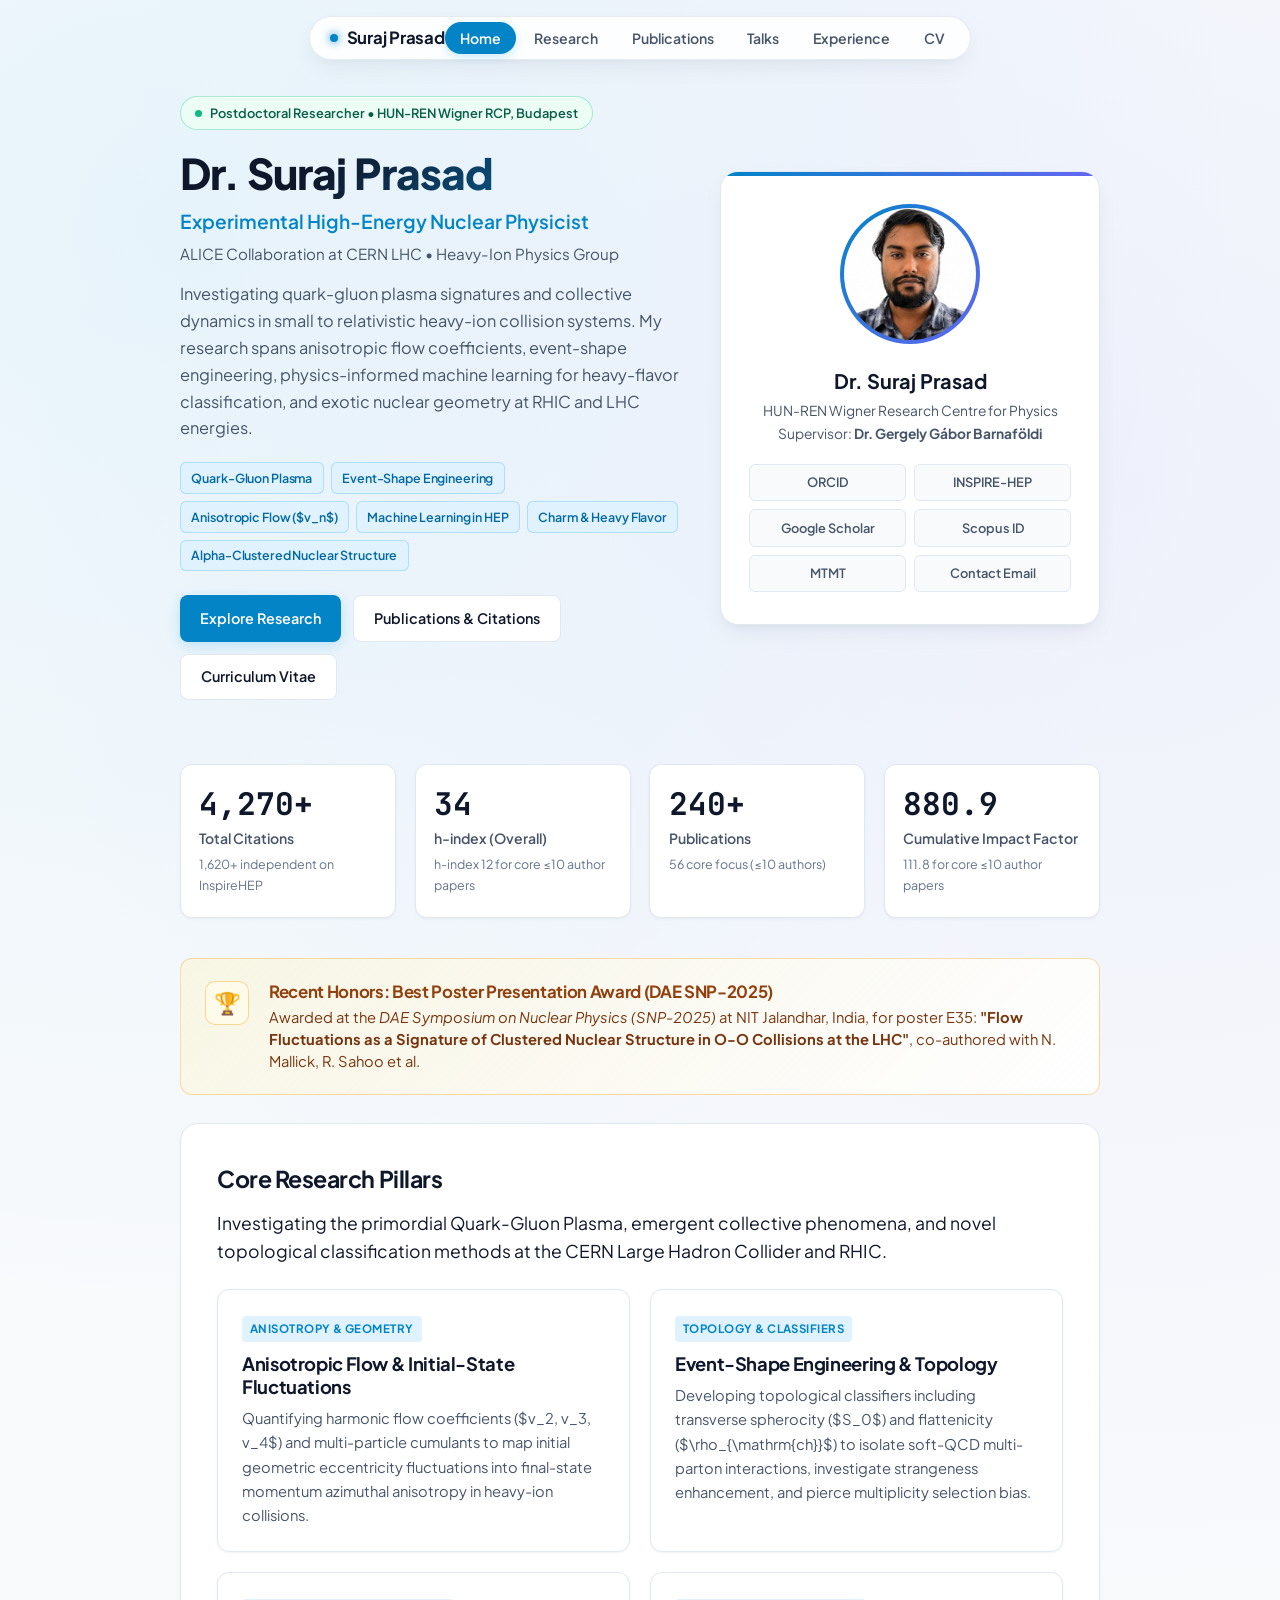
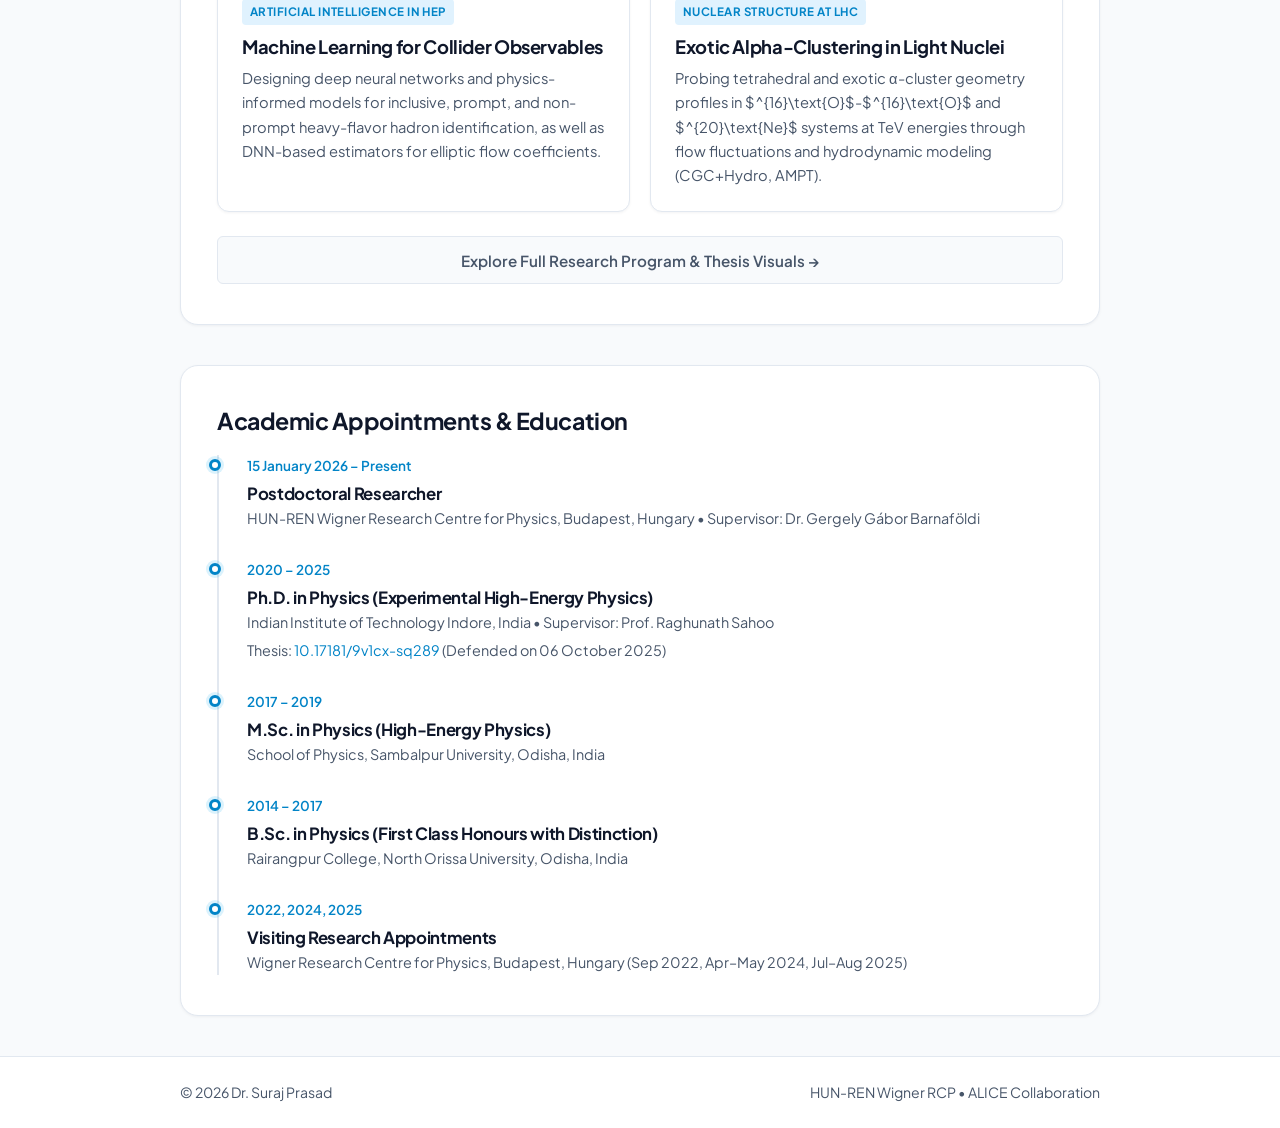
==== commit e25bd88e: "Update contact info to wigner.hu only and revamp research section with thesis visuals" ====
--- a/index.html
+++ b/index.html
@@ -96,7 +96,7 @@
               <a class="hero-link-chip" href="https://scholar.google.com/citations?user=O55tlKYAAAAJ" target="_blank" rel="noopener noreferrer">Google Scholar</a>
               <a class="hero-link-chip" href="https://www.scopus.com/authid/detail.uri?authorId=57311004000" target="_blank" rel="noopener noreferrer">Scopus ID</a>
               <a class="hero-link-chip" href="https://m2.mtmt.hu/gui2/?type=authors&mode=browse&sel=authors10106003" target="_blank" rel="noopener noreferrer">MTMT</a>
-              <a class="hero-link-chip" href="mailto:suraj.prasad@wigner.hun-ren.hu">Contact Email</a>
+              <a class="hero-link-chip" href="mailto:suraj.prasad@wigner.hu">Contact Email</a>
             </div>
           </aside>
         </div>
@@ -143,7 +143,7 @@
       <section class="page-main" aria-labelledby="research-themes-title">
         <h2 id="research-themes-title">Core Research Pillars</h2>
         <p class="lead">
-          Bridging phenomenology and experimental collider analysis across relativistic heavy-ion physics.
+          Investigating the primordial Quark-Gluon Plasma, emergent collective phenomena, and novel topological classification methods at the CERN Large Hadron Collider and RHIC.
         </p>
 
         <div class="research-grid">
@@ -159,7 +159,7 @@
             <span class="research-card-badge">Topology & Classifiers</span>
             <h3>Event-Shape Engineering & Topology</h3>
             <p>
-              Developing topological classifiers including transverse spherocity and flattenicity to isolate soft-QCD multi-parton interactions, investigate strangeness enhancement, and select specific initial collision geometries.
+              Developing topological classifiers including transverse spherocity ($S_0$) and flattenicity ($\rho_{\mathrm{ch}}$) to isolate soft-QCD multi-parton interactions, investigate strangeness enhancement, and pierce multiplicity selection bias.
             </p>
           </article>
 
@@ -178,6 +178,12 @@
               Probing tetrahedral and exotic &alpha;-cluster geometry profiles in $^{16}\text{O}$-$^{16}\text{O}$ and $^{20}\text{Ne}$ systems at TeV energies through flow fluctuations and hydrodynamic modeling (CGC+Hydro, AMPT).
             </p>
           </article>
+        </div>
+
+        <div style="margin-top: 1.5rem; text-align: center;">
+          <a class="hero-link-chip" href="research.html" style="padding: 0.65rem 1.25rem; font-weight: 600; font-size: 0.95rem;">
+            Explore Full Research Program & Thesis Visuals &rarr;
+          </a>
         </div>
       </section>
 
--- a/style.css
+++ b/style.css
@@ -1067,6 +1067,141 @@
   border-color: rgba(14, 165, 233, 0.35);
 }
 
+/* Research Figures and Pedagogical Callouts */
+.figure-card {
+  background: #ffffff;
+  border: 1px solid var(--border);
+  border-radius: var(--radius);
+  padding: 1.25rem;
+  margin: 1.5rem 0;
+  box-shadow: var(--shadow-sm);
+  transition: box-shadow var(--anim-med);
+}
+
+.figure-card:hover {
+  box-shadow: var(--shadow-md);
+}
+
+.figure-card img {
+  display: block;
+  max-width: 100%;
+  height: auto;
+  margin: 0 auto;
+  border-radius: 6px;
+  background: #ffffff;
+}
+
+.figure-caption {
+  margin-top: 0.9rem;
+  font-size: 0.88rem;
+  line-height: 1.55;
+  color: var(--text);
+  border-top: 1px solid var(--border-light);
+  padding-top: 0.65rem;
+}
+
+.figure-caption strong {
+  color: var(--slate-900);
+}
+
+.figure-source {
+  display: block;
+  font-size: 0.8rem;
+  color: var(--muted);
+  margin-top: 0.35rem;
+  font-style: italic;
+}
+
+.figure-grid {
+  display: grid;
+  grid-template-columns: repeat(auto-fit, minmax(320px, 1fr));
+  gap: 1.5rem;
+  margin: 1.5rem 0;
+}
+
+.research-callout {
+  background: linear-gradient(135deg, rgba(240, 249, 255, 0.9) 0%, rgba(248, 250, 252, 0.9) 100%);
+  border-left: 4px solid var(--accent);
+  border-radius: 0 var(--radius) var(--radius) 0;
+  padding: 1.25rem 1.5rem;
+  margin: 1.5rem 0;
+}
+
+.research-callout h4 {
+  margin: 0 0 0.5rem 0;
+  font-size: 1rem;
+  color: var(--slate-900);
+  display: flex;
+  align-items: center;
+  gap: 0.5rem;
+}
+
+.research-callout p {
+  margin: 0;
+  font-size: 0.92rem;
+  line-height: 1.6;
+  color: var(--slate-700);
+}
+
+.key-concept-tag {
+  display: inline-block;
+  background: rgba(15, 106, 185, 0.1);
+  color: var(--accent);
+  border: 1px solid rgba(15, 106, 185, 0.25);
+  padding: 0.15rem 0.5rem;
+  border-radius: 4px;
+  font-size: 0.78rem;
+  font-weight: 600;
+  text-transform: uppercase;
+  letter-spacing: 0.03em;
+  margin-bottom: 0.5rem;
+}
+
+.thesis-reference-banner {
+  display: flex;
+  align-items: center;
+  justify-content: space-between;
+  flex-wrap: wrap;
+  gap: 1rem;
+  background: linear-gradient(135deg, #0f2744 0%, #1e3a5f 100%);
+  color: #ffffff;
+  padding: 1.25rem 1.5rem;
+  border-radius: var(--radius);
+  margin-bottom: 2rem;
+}
+
+.thesis-reference-banner h3 {
+  margin: 0 0 0.25rem 0;
+  font-size: 1.05rem;
+  color: #ffffff;
+}
+
+.thesis-reference-banner p {
+  margin: 0;
+  font-size: 0.88rem;
+  color: #cbd5e1;
+}
+
+.thesis-reference-banner .btn-thesis {
+  display: inline-flex;
+  align-items: center;
+  gap: 0.5rem;
+  background: #38bdf8;
+  color: #0f172a;
+  font-weight: 600;
+  font-size: 0.85rem;
+  padding: 0.55rem 1.1rem;
+  border-radius: 6px;
+  text-decoration: none;
+  transition: all var(--anim-fast);
+  white-space: nowrap;
+}
+
+.thesis-reference-banner .btn-thesis:hover {
+  background: #7dd3fc;
+  transform: translateY(-1px);
+}
+
 /* CV Actions */
 .cv-actions {
   margin-bottom: 1.5rem;
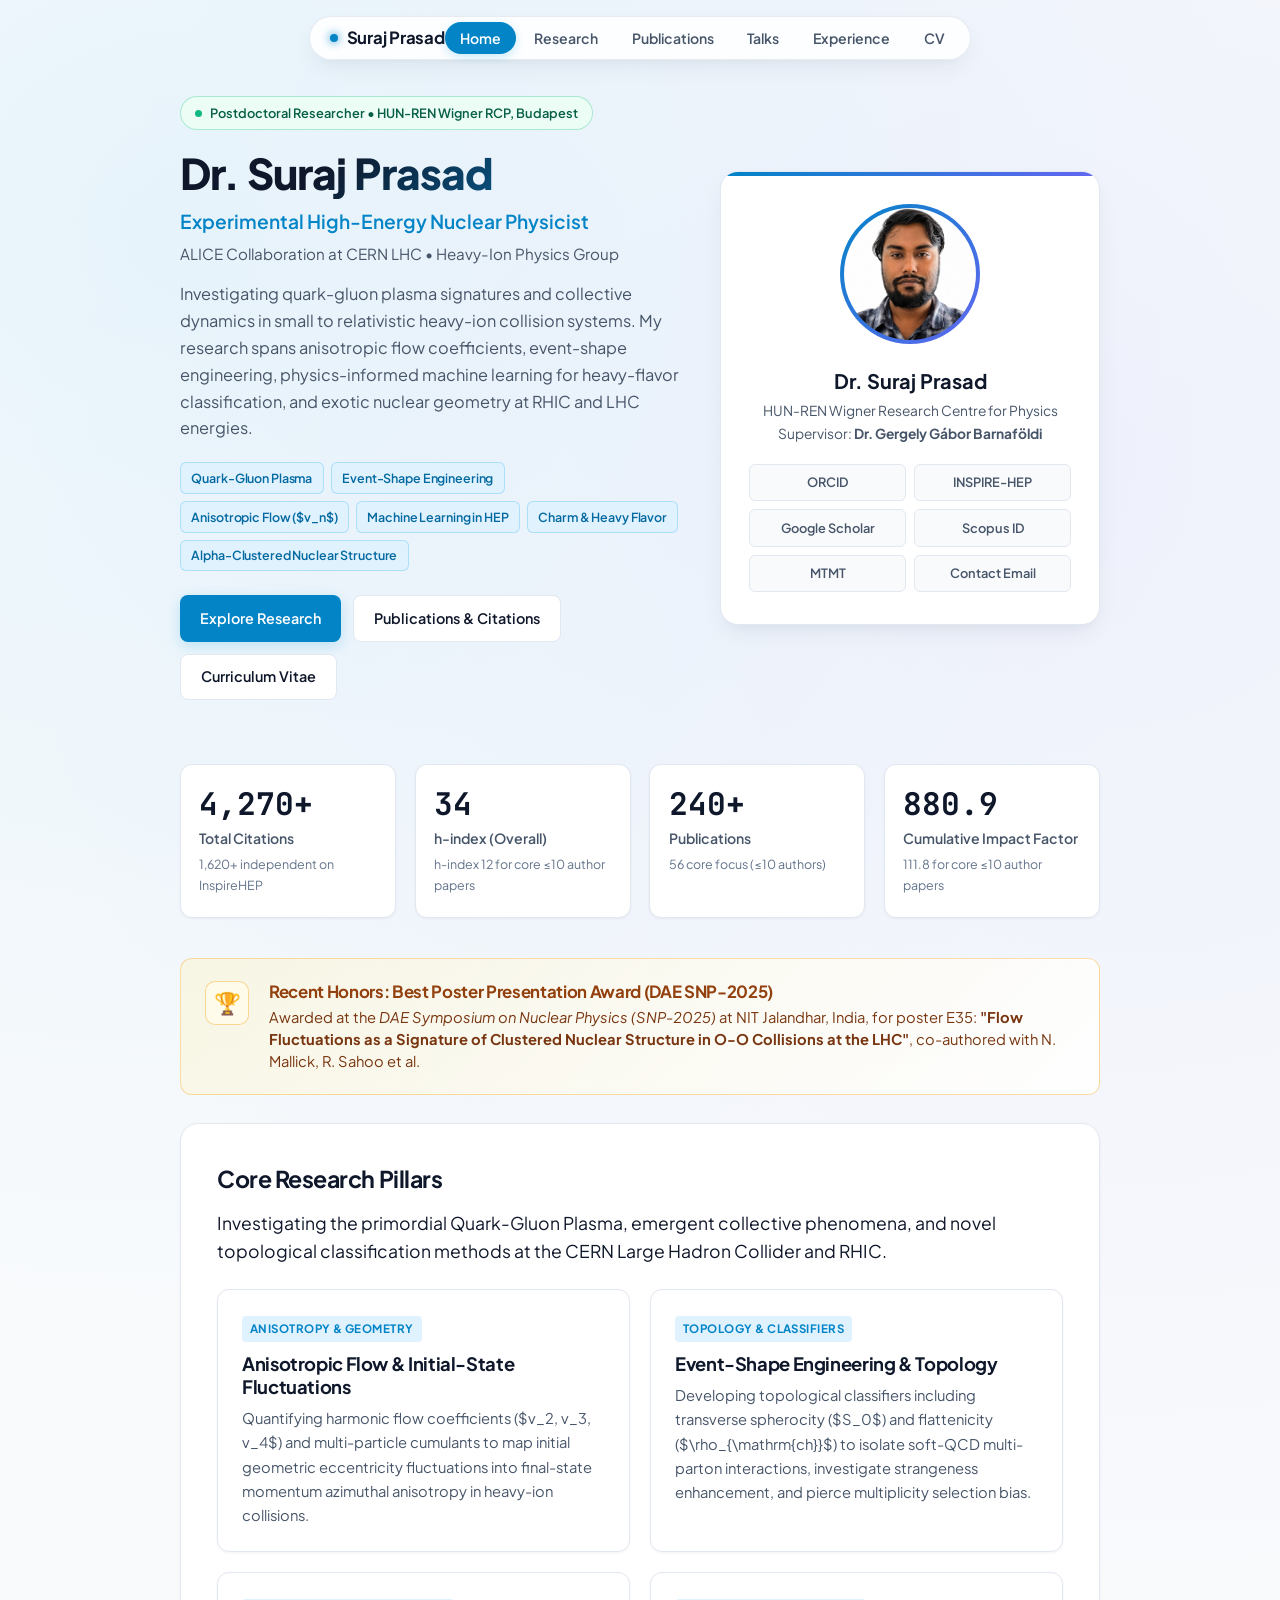
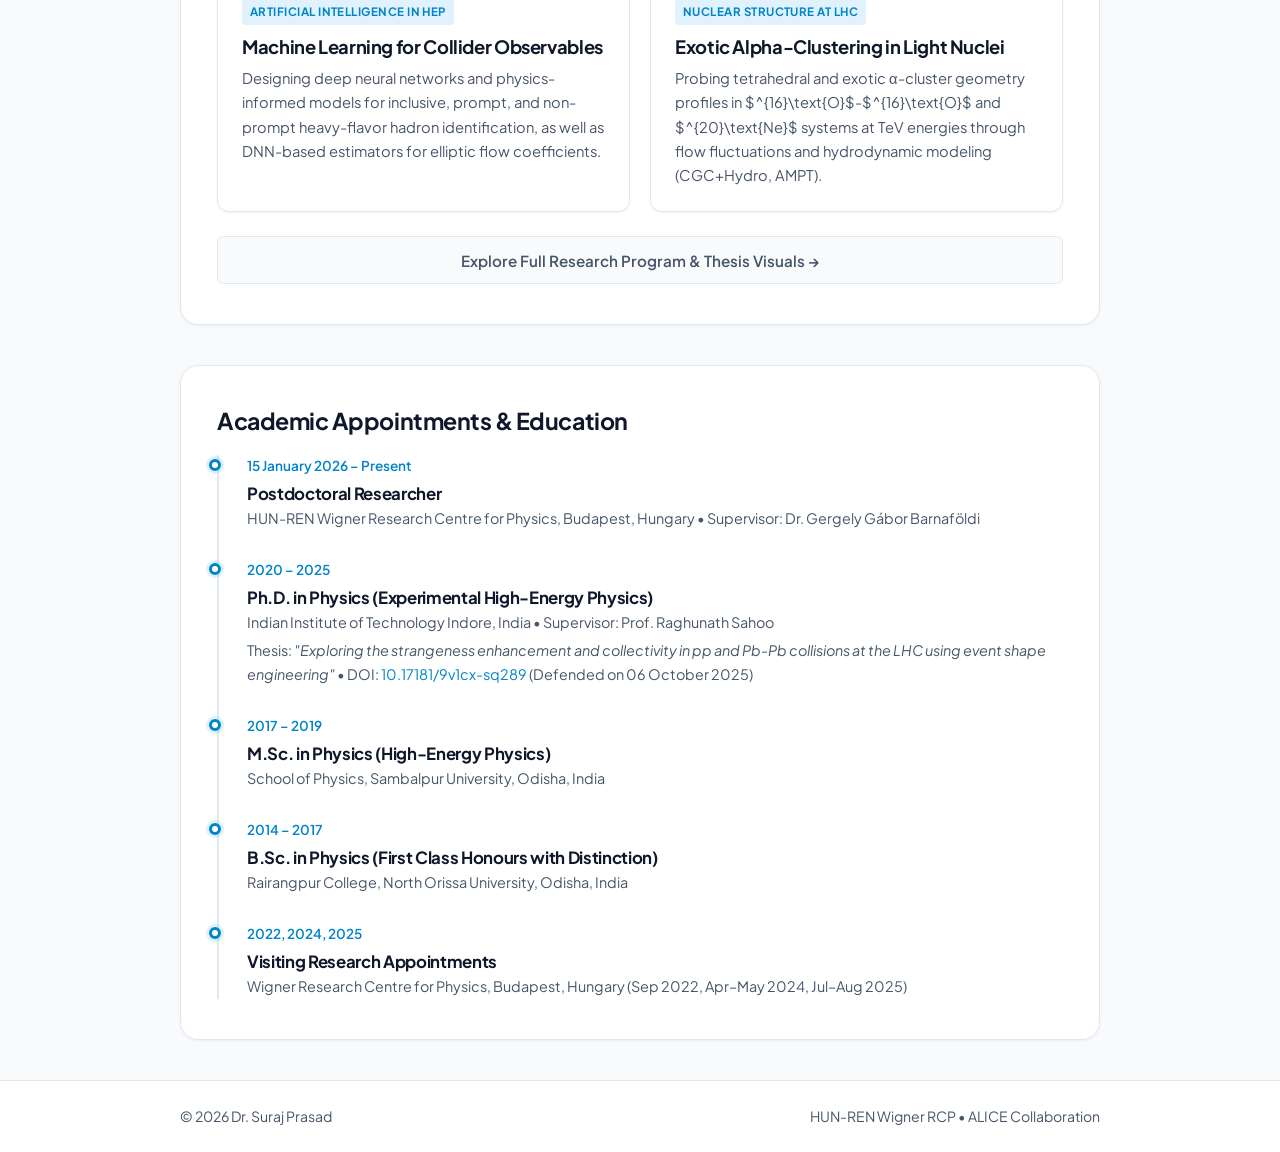
==== commit 5e9a451b: "Integrate PhD dissertation prominently in research section and academic timelines" ====
--- a/index.html
+++ b/index.html
@@ -203,7 +203,8 @@
             <h3>Ph.D. in Physics (Experimental High-Energy Physics)</h3>
             <p>Indian Institute of Technology Indore, India &bull; Supervisor: Prof. Raghunath Sahoo</p>
             <p style="margin-top: 0.25rem;">
-              Thesis: <a href="https://doi.org/10.17181/9v1cx-sq289" target="_blank" rel="noopener noreferrer">10.17181/9v1cx-sq289</a> (Defended on 06 October 2025)
+              Thesis: <em>"Exploring the strangeness enhancement and collectivity in pp and Pb-Pb collisions at the LHC using event shape engineering"</em> &bull;
+              DOI: <a href="https://doi.org/10.17181/9v1cx-sq289" target="_blank" rel="noopener noreferrer">10.17181/9v1cx-sq289</a> (Defended on 06 October 2025)
             </p>
           </article>
 
--- a/style.css
+++ b/style.css
@@ -55,6 +55,16 @@
   box-sizing: border-box;
 }
 
+img,
+picture,
+svg,
+video,
+canvas {
+  display: block;
+  max-width: 100%;
+  height: auto;
+}
+
 html {
   scroll-behavior: smooth;
   font-size: 16px;
@@ -1067,36 +1077,60 @@
   border-color: rgba(14, 165, 233, 0.35);
 }
 
-/* Research Figures and Pedagogical Callouts */
+/* Research Topic Cards & Embedded Figures */
+.research-topic-card {
+  background: var(--surface);
+  border: 1px solid var(--border);
+  border-radius: var(--radius);
+  padding: 2rem 2.25rem 1.75rem;
+  margin-bottom: 2.25rem;
+  box-shadow: var(--shadow-sm);
+  transition: border-color var(--anim-fast), box-shadow var(--anim-fast);
+  overflow: hidden;
+}
+
+.research-topic-card:hover {
+  border-color: rgba(14, 165, 233, 0.4);
+  box-shadow: var(--shadow);
+}
+
+.research-topic-card h2 {
+  font-size: 1.35rem;
+  color: var(--slate-900);
+  margin-top: 0.25rem;
+  margin-bottom: 1.15rem;
+  border-bottom: 1px solid var(--border-light);
+  padding-bottom: 0.65rem;
+}
+
+.figure-embedded,
 .figure-card {
-  background: #ffffff;
-  border: 1px solid var(--border);
-  border-radius: var(--radius);
+  background: #f8fafc;
+  border: 1px solid var(--border);
+  border-radius: var(--radius-sm);
   padding: 1.25rem;
-  margin: 1.5rem 0;
-  box-shadow: var(--shadow-sm);
-  transition: box-shadow var(--anim-med);
-}
-
-.figure-card:hover {
-  box-shadow: var(--shadow-md);
-}
-
+  margin: 1.5rem 0 1rem;
+  width: 100%;
+  box-sizing: border-box;
+  overflow: hidden;
+}
+
+.figure-embedded img,
 .figure-card img {
   display: block;
-  max-width: 100%;
-  height: auto;
+  max-width: 100% !important;
+  width: auto;
+  height: auto !important;
   margin: 0 auto;
-  border-radius: 6px;
-  background: #ffffff;
+  border-radius: 4px;
 }
 
 .figure-caption {
-  margin-top: 0.9rem;
+  margin-top: 0.85rem;
   font-size: 0.88rem;
   line-height: 1.55;
   color: var(--text);
-  border-top: 1px solid var(--border-light);
+  border-top: 1px solid var(--border);
   padding-top: 0.65rem;
 }
 
@@ -1114,9 +1148,9 @@
 
 .figure-grid {
   display: grid;
-  grid-template-columns: repeat(auto-fit, minmax(320px, 1fr));
-  gap: 1.5rem;
-  margin: 1.5rem 0;
+  grid-template-columns: repeat(auto-fit, minmax(300px, 1fr));
+  gap: 1.25rem;
+  margin: 1.25rem 0;
 }
 
 .research-callout {
@@ -1157,49 +1191,146 @@
   margin-bottom: 0.5rem;
 }
 
-.thesis-reference-banner {
-  display: flex;
+/* Interactive Collision & Flow Simulator */
+.sim-widget {
+  background: #f8fafc;
+  border: 1px solid var(--border);
+  border-radius: var(--radius);
+  padding: 1.35rem 1.5rem;
+  margin: 1.75rem 0 1rem;
+}
+
+.sim-toolbar {
+  display: flex;
+  flex-wrap: wrap;
   align-items: center;
   justify-content: space-between;
+  gap: 0.75rem;
+  margin-bottom: 0.85rem;
+}
+
+.sim-title {
+  font-size: 0.98rem;
+  font-weight: 700;
+  color: var(--slate-900);
+  display: flex;
+  align-items: center;
+  gap: 0.45rem;
+}
+
+.sim-btn-group {
+  display: inline-flex;
+  background: #e2e8f0;
+  border-radius: var(--radius-sm);
+  padding: 2px;
+}
+
+.sim-btn {
+  border: none;
+  background: transparent;
+  padding: 0.35rem 0.8rem;
+  font-size: 0.82rem;
+  font-weight: 600;
+  border-radius: 4px;
+  cursor: pointer;
+  color: var(--muted);
+  transition: all var(--anim-fast);
+}
+
+.sim-btn:hover {
+  color: var(--text);
+}
+
+.sim-btn.active {
+  background: #ffffff;
+  color: var(--accent);
+  box-shadow: var(--shadow-sm);
+}
+
+.sim-canvas-container {
+  position: relative;
+  width: 100%;
+  height: 280px;
+  background: #ffffff;
+  border: 1px solid var(--border);
+  border-radius: var(--radius-sm);
+  overflow: hidden;
+  box-shadow: inset 0 1px 3px rgba(15, 23, 42, 0.04);
+}
+
+.sim-canvas {
+  width: 100%;
+  height: 100%;
+  display: block;
+}
+
+.sim-controls-panel {
+  margin-top: 0.9rem;
+  background: #ffffff;
+  border: 1px solid var(--border);
+  border-radius: var(--radius-sm);
+  padding: 0.85rem 1rem;
+}
+
+.sim-metrics-row {
+  display: flex;
   flex-wrap: wrap;
   gap: 1rem;
-  background: linear-gradient(135deg, #0f2744 0%, #1e3a5f 100%);
+  align-items: center;
+  margin-bottom: 0.65rem;
+  font-family: var(--font-mono);
+  font-size: 0.82rem;
+}
+
+.sim-metric-chip {
+  background: var(--accent-soft);
+  color: var(--accent);
+  padding: 0.2rem 0.55rem;
+  border-radius: 4px;
+  font-weight: 600;
+}
+
+.sim-slider-row {
+  display: flex;
+  align-items: center;
+  gap: 1rem;
+}
+
+.sim-slider-row label {
+  font-size: 0.88rem;
+  font-weight: 600;
+  color: var(--text);
+  white-space: nowrap;
+}
+
+.sim-slider-row input[type="range"] {
+  flex: 1;
+  cursor: pointer;
+}
+
+.sim-fire-btn {
+  background: var(--accent);
   color: #ffffff;
-  padding: 1.25rem 1.5rem;
-  border-radius: var(--radius);
-  margin-bottom: 2rem;
-}
-
-.thesis-reference-banner h3 {
-  margin: 0 0 0.25rem 0;
-  font-size: 1.05rem;
-  color: #ffffff;
-}
-
-.thesis-reference-banner p {
-  margin: 0;
-  font-size: 0.88rem;
-  color: #cbd5e1;
-}
-
-.thesis-reference-banner .btn-thesis {
-  display: inline-flex;
-  align-items: center;
-  gap: 0.5rem;
-  background: #38bdf8;
-  color: #0f172a;
-  font-weight: 600;
+  border: none;
+  padding: 0.45rem 1rem;
+  border-radius: var(--radius-sm);
   font-size: 0.85rem;
-  padding: 0.55rem 1.1rem;
-  border-radius: 6px;
-  text-decoration: none;
-  transition: all var(--anim-fast);
-  white-space: nowrap;
-}
-
-.thesis-reference-banner .btn-thesis:hover {
-  background: #7dd3fc;
-  transform: translateY(-1px);
+  font-weight: 600;
+  cursor: pointer;
+  transition: background var(--anim-fast);
+}
+
+.sim-fire-btn:hover {
+  background: var(--accent-hover);
+}
+
+.sim-explanation {
+  font-size: 0.86rem;
+  line-height: 1.55;
+  color: var(--muted);
+  margin-top: 0.75rem;
+  padding-top: 0.65rem;
+  border-top: 1px solid var(--border-light);
 }
 
 /* CV Actions */
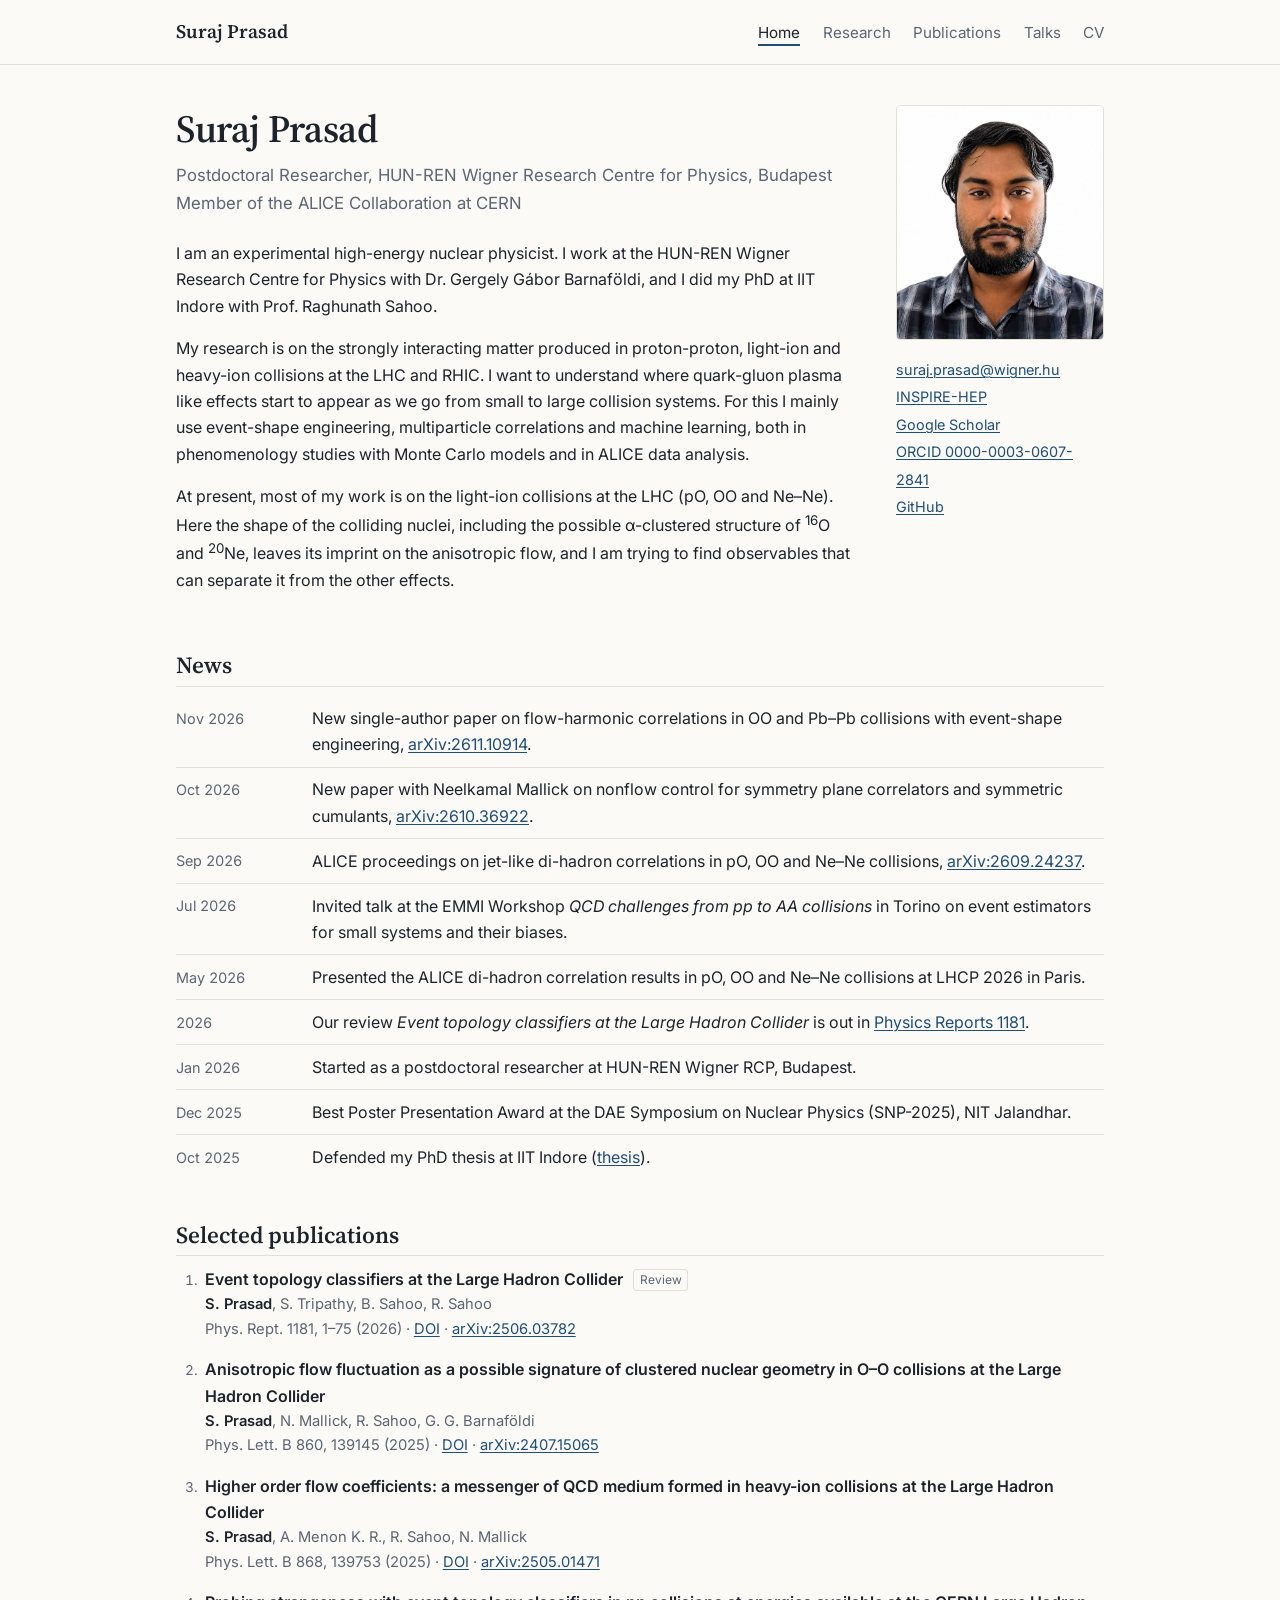
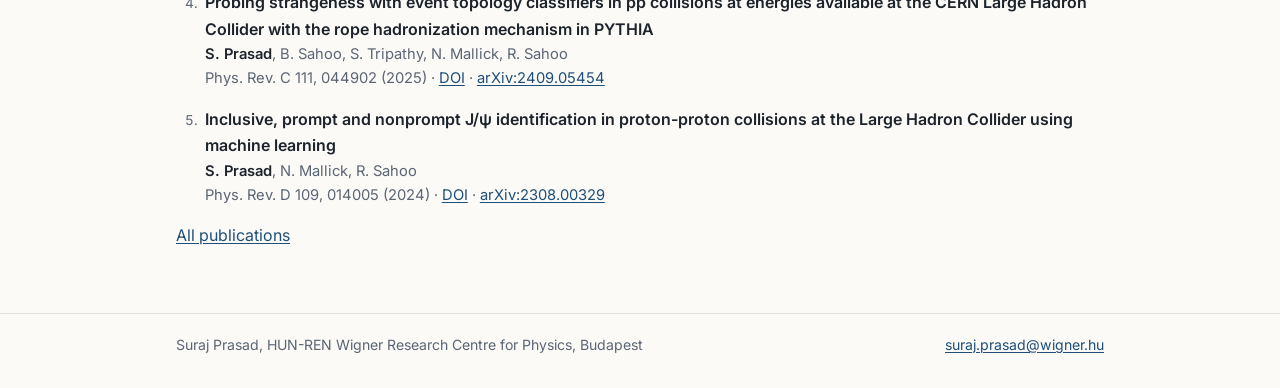
==== commit 458487e4: "Rewrite site content and switch to a simpler design - Rewrite all pages in plain first-person text, " ====
--- a/index.html
+++ b/index.html
@@ -3,242 +3,117 @@
   <head>
     <meta charset="UTF-8" />
     <meta name="viewport" content="width=device-width, initial-scale=1.0" />
-    <meta
-      name="description"
-      content="Academic homepage of Dr. Suraj Prasad, Postdoctoral Researcher at HUN-REN Wigner RCP and ALICE Collaboration at CERN LHC."
-    />
-    <title>Dr. Suraj Prasad | High-Energy Physics Researcher</title>
+    <title>Suraj Prasad</title>
+    <meta name="description" content="Suraj Prasad, postdoctoral researcher at HUN-REN Wigner RCP and member of the ALICE Collaboration at CERN, working on small and large collision systems at the LHC." />
+    <link rel="canonical" href="https://sprasadphy.github.io/homewebpage/" />
     <link rel="icon" type="image/svg+xml" href="favicon.svg" />
     <link rel="manifest" href="site.webmanifest" />
-    <meta name="theme-color" content="#0284c7" />
-    <link rel="canonical" href="https://sprasadphy.github.io/homewebpage/index.html" />
-
-    <!-- Open Graph / Social Sharing -->
+    <meta name="theme-color" content="#1f4e79" />
     <meta property="og:type" content="website" />
-    <meta property="og:site_name" content="Dr. Suraj Prasad" />
-    <meta property="og:title" content="Dr. Suraj Prasad | High-Energy Physics Researcher" />
-    <meta property="og:description" content="Experimental high-energy physicist studying quark-gluon plasma, anisotropic flow, and machine learning at CERN LHC and RHIC." />
-    <meta property="og:url" content="https://sprasadphy.github.io/homewebpage/index.html" />
+    <meta property="og:title" content="Suraj Prasad" />
+    <meta property="og:description" content="Suraj Prasad, postdoctoral researcher at HUN-REN Wigner RCP and member of the ALICE Collaboration at CERN, working on small and large collision systems at the LHC." />
+    <meta property="og:url" content="https://sprasadphy.github.io/homewebpage/" />
     <meta property="og:image" content="https://sprasadphy.github.io/homewebpage/assets/photo.jpeg" />
-
-    <!-- Twitter Card -->
     <meta name="twitter:card" content="summary" />
-    <meta name="twitter:title" content="Dr. Suraj Prasad | High-Energy Physics Researcher" />
-    <meta name="twitter:description" content="Experimental high-energy physicist studying quark-gluon plasma, anisotropic flow, and machine learning at CERN LHC and RHIC." />
-    <meta name="twitter:image" content="https://sprasadphy.github.io/homewebpage/assets/photo.jpeg" />
-
+    <link rel="preconnect" href="https://fonts.googleapis.com" />
+    <link rel="preconnect" href="https://fonts.gstatic.com" crossorigin />
+    <link href="https://fonts.googleapis.com/css2?family=Inter:wght@400;500;600&amp;family=Source+Serif+4:opsz,wght@8..60,600&amp;display=swap" rel="stylesheet" />
     <link rel="stylesheet" href="style.css" />
   </head>
   <body>
+    <a class="skip-link" href="#main">Skip to content</a>
     <header class="site-header">
       <div class="nav-wrap">
         <a class="site-title" href="index.html">Suraj Prasad</a>
-        <button class="nav-toggle" type="button" aria-expanded="false" aria-controls="primary-nav">
-          Menu
-        </button>
-        <nav id="primary-nav" aria-label="Primary navigation">
+        <button class="nav-toggle" type="button" aria-expanded="false" aria-controls="primary-nav">Menu</button>
+        <nav id="primary-nav" aria-label="Main">
           <ul class="nav-list">
-            <li><a class="active" href="index.html" aria-current="page">Home</a></li>
+            <li><a href="index.html" aria-current="page">Home</a></li>
             <li><a href="research.html">Research</a></li>
             <li><a href="publications.html">Publications</a></li>
             <li><a href="talks.html">Talks</a></li>
-            <li><a href="experience.html">Experience</a></li>
             <li><a href="cv.html">CV</a></li>
           </ul>
         </nav>
       </div>
     </header>
 
-    <main class="container">
-      <section class="hero">
-        <div class="hero-grid">
-          <div class="hero-headline">
-            <div class="status-pill">
-              <span class="status-dot"></span>
-              Postdoctoral Researcher &bull; HUN-REN Wigner RCP, Budapest
-            </div>
-            <h1>Dr. Suraj Prasad</h1>
-            <div class="hero-role">Experimental High-Energy Nuclear Physicist</div>
-            <div class="hero-inst">ALICE Collaboration at CERN LHC &bull; Heavy-Ion Physics Group</div>
-            <p class="hero-bio">
-              Investigating quark-gluon plasma signatures and collective dynamics in small to relativistic heavy-ion collision systems. My research spans anisotropic flow coefficients, event-shape engineering, physics-informed machine learning for heavy-flavor classification, and exotic nuclear geometry at RHIC and LHC energies.
+    <main id="main">
+      <section class="intro">
+        <div>
+          <h1>Suraj Prasad</h1>
+          <p class="role">Postdoctoral Researcher, HUN-REN Wigner Research Centre for Physics, Budapest<br />Member of the ALICE Collaboration at CERN</p>
+          <div class="prose">
+            <p>
+              I am an experimental high-energy nuclear physicist. I work at the HUN-REN Wigner Research Centre for Physics
+              with Dr. Gergely Gábor Barnaföldi, and I did my PhD at IIT Indore with Prof. Raghunath Sahoo.
             </p>
-
-            <div class="research-tags">
-              <span class="research-tag">Quark-Gluon Plasma</span>
-              <span class="research-tag">Event-Shape Engineering</span>
-              <span class="research-tag">Anisotropic Flow ($v_n$)</span>
-              <span class="research-tag">Machine Learning in HEP</span>
-              <span class="research-tag">Charm & Heavy Flavor</span>
-              <span class="research-tag">Alpha-Clustered Nuclear Structure</span>
-            </div>
-
-            <div class="hero-cta">
-              <a href="research.html" class="btn-primary">Explore Research</a>
-              <a href="publications.html" class="btn-secondary">Publications & Citations</a>
-              <a href="cv.html" class="btn-secondary">Curriculum Vitae</a>
-            </div>
+            <p>
+              My research is on the strongly interacting matter produced in proton-proton, light-ion and heavy-ion collisions
+              at the LHC and RHIC. I want to understand where quark-gluon plasma like effects start to appear as we go from small
+              to large collision systems. For this I mainly use event-shape engineering, multiparticle correlations and machine
+              learning, both in phenomenology studies with Monte Carlo models and in ALICE data analysis.
+            </p>
+            <p>
+              At present, most of my work is on the light-ion collisions at the LHC (pO, OO and Ne–Ne). Here the shape of the
+              colliding nuclei, including the possible α-clustered structure of <sup>16</sup>O and <sup>20</sup>Ne, leaves its
+              imprint on the anisotropic flow, and I am trying to find observables that can separate it from the other effects.
+            </p>
           </div>
-
-          <aside class="hero-card" aria-label="Researcher profile summary">
-            <div class="hero-avatar-frame">
-              <img src="assets/photo.jpeg" alt="Dr. Suraj Prasad" class="hero-avatar" width="140" height="140" />
-            </div>
-            <div class="hero-card-name">Dr. Suraj Prasad</div>
-            <div class="hero-card-sub">
-              HUN-REN Wigner Research Centre for Physics<br />
-              Supervisor: <strong>Dr. Gergely Gábor Barnaföldi</strong>
-            </div>
-
-            <div class="hero-links-grid">
-              <a class="hero-link-chip" href="https://orcid.org/0000-0003-0607-2841" target="_blank" rel="noopener noreferrer">ORCID</a>
-              <a class="hero-link-chip" href="https://inspirehep.net/authors/1945401" target="_blank" rel="noopener noreferrer">INSPIRE-HEP</a>
-              <a class="hero-link-chip" href="https://scholar.google.com/citations?user=O55tlKYAAAAJ" target="_blank" rel="noopener noreferrer">Google Scholar</a>
-              <a class="hero-link-chip" href="https://www.scopus.com/authid/detail.uri?authorId=57311004000" target="_blank" rel="noopener noreferrer">Scopus ID</a>
-              <a class="hero-link-chip" href="https://m2.mtmt.hu/gui2/?type=authors&mode=browse&sel=authors10106003" target="_blank" rel="noopener noreferrer">MTMT</a>
-              <a class="hero-link-chip" href="mailto:suraj.prasad@wigner.hu">Contact Email</a>
-            </div>
-          </aside>
         </div>
+        <aside class="intro-photo">
+          <img src="assets/photo.jpeg" alt="Suraj Prasad" width="208" height="208" />
+          <ul class="profile-links">
+            <li><a href="mailto:suraj.prasad@wigner.hu">suraj.prasad@wigner.hu</a></li>
+            <li><a href="https://inspirehep.net/authors/1945401">INSPIRE-HEP</a></li>
+            <li><a href="https://scholar.google.com/citations?user=O55tlKYAAAAJ">Google Scholar</a></li>
+            <li><a href="https://orcid.org/0000-0003-0607-2841">ORCID 0000-0003-0607-2841</a></li>
+            <li><a href="https://github.com/sprasadphy">GitHub</a></li>
+          </ul>
+        </aside>
       </section>
 
-      <!-- KPI Metrics Strip -->
-      <section class="kpi-strip" aria-label="Scientific Impact Metrics">
-        <article class="kpi-card">
-          <div class="kpi-number">4,270+</div>
-          <div class="kpi-label">Total Citations</div>
-          <div class="kpi-sub">1,620+ independent on InspireHEP</div>
-        </article>
-        <article class="kpi-card">
-          <div class="kpi-number">34</div>
-          <div class="kpi-label">h-index (Overall)</div>
-          <div class="kpi-sub">h-index 12 for core &le;10 author papers</div>
-        </article>
-        <article class="kpi-card">
-          <div class="kpi-number">240+</div>
-          <div class="kpi-label">Publications</div>
-          <div class="kpi-sub">56 core focus (&le;10 authors)</div>
-        </article>
-        <article class="kpi-card">
-          <div class="kpi-number">880.9</div>
-          <div class="kpi-label">Cumulative Impact Factor</div>
-          <div class="kpi-sub">111.8 for core &le;10 author papers</div>
-        </article>
-      </section>
+      <h2>News</h2>
+      <ul class="dated">
+        <li><span class="when">Nov 2026</span><div class="what">New single-author paper on flow-harmonic correlations in OO and Pb–Pb collisions with event-shape engineering, <a href="https://arxiv.org/abs/2611.10914">arXiv:2611.10914</a>.</div></li>
+        <li><span class="when">Oct 2026</span><div class="what">New paper with Neelkamal Mallick on nonflow control for symmetry plane correlators and symmetric cumulants, <a href="https://arxiv.org/abs/2610.36922">arXiv:2610.36922</a>.</div></li>
+        <li><span class="when">Sep 2026</span><div class="what">ALICE proceedings on jet-like di-hadron correlations in pO, OO and Ne–Ne collisions, <a href="https://arxiv.org/abs/2609.24237">arXiv:2609.24237</a>.</div></li>
+        <li><span class="when">Jul 2026</span><div class="what">Invited talk at the EMMI Workshop <em>QCD challenges from pp to AA collisions</em> in Torino on event estimators for small systems and their biases.</div></li>
+        <li><span class="when">May 2026</span><div class="what">Presented the ALICE di-hadron correlation results in pO, OO and Ne–Ne collisions at LHCP 2026 in Paris.</div></li>
+        <li><span class="when">2026</span><div class="what">Our review <em>Event topology classifiers at the Large Hadron Collider</em> is out in <a href="https://doi.org/10.1016/j.physrep.2026.04.001">Physics Reports 1181</a>.</div></li>
+        <li><span class="when">Jan 2026</span><div class="what">Started as a postdoctoral researcher at HUN-REN Wigner RCP, Budapest.</div></li>
+        <li><span class="when">Dec 2025</span><div class="what">Best Poster Presentation Award at the DAE Symposium on Nuclear Physics (SNP-2025), NIT Jalandhar.</div></li>
+        <li><span class="when">Oct 2025</span><div class="what">Defended my PhD thesis at IIT Indore (<a href="https://doi.org/10.17181/9v1cx-sq289">thesis</a>).</div></li>
+      </ul>
 
-      <!-- Featured Honor & Award Card -->
-      <section class="award-card-featured" aria-labelledby="award-banner-title">
-        <div class="award-icon-box" aria-hidden="true">&#127942;</div>
-        <div class="award-text">
-          <h3 id="award-banner-title">Recent Honors: Best Poster Presentation Award (DAE SNP-2025)</h3>
-          <p>
-            Awarded at the <em>DAE Symposium on Nuclear Physics (SNP-2025)</em> at NIT Jalandhar, India, for poster E35: 
-            <strong>"Flow Fluctuations as a Signature of Clustered Nuclear Structure in O-O Collisions at the LHC"</strong>, 
-            co-authored with N. Mallick, R. Sahoo et al.
-          </p>
-        </div>
-      </section>
-
-      <!-- Core Research Themes -->
-      <section class="page-main" aria-labelledby="research-themes-title">
-        <h2 id="research-themes-title">Core Research Pillars</h2>
-        <p class="lead">
-          Investigating the primordial Quark-Gluon Plasma, emergent collective phenomena, and novel topological classification methods at the CERN Large Hadron Collider and RHIC.
-        </p>
-
-        <div class="research-grid">
-          <article class="research-card">
-            <span class="research-card-badge">Anisotropy & Geometry</span>
-            <h3>Anisotropic Flow & Initial-State Fluctuations</h3>
-            <p>
-              Quantifying harmonic flow coefficients ($v_2, v_3, v_4$) and multi-particle cumulants to map initial geometric eccentricity fluctuations into final-state momentum azimuthal anisotropy in heavy-ion collisions.
-            </p>
-          </article>
-
-          <article class="research-card">
-            <span class="research-card-badge">Topology & Classifiers</span>
-            <h3>Event-Shape Engineering & Topology</h3>
-            <p>
-              Developing topological classifiers including transverse spherocity ($S_0$) and flattenicity ($\rho_{\mathrm{ch}}$) to isolate soft-QCD multi-parton interactions, investigate strangeness enhancement, and pierce multiplicity selection bias.
-            </p>
-          </article>
-
-          <article class="research-card">
-            <span class="research-card-badge">Artificial Intelligence in HEP</span>
-            <h3>Machine Learning for Collider Observables</h3>
-            <p>
-              Designing deep neural networks and physics-informed models for inclusive, prompt, and non-prompt heavy-flavor hadron identification, as well as DNN-based estimators for elliptic flow coefficients.
-            </p>
-          </article>
-
-          <article class="research-card">
-            <span class="research-card-badge">Nuclear Structure at LHC</span>
-            <h3>Exotic Alpha-Clustering in Light Nuclei</h3>
-            <p>
-              Probing tetrahedral and exotic &alpha;-cluster geometry profiles in $^{16}\text{O}$-$^{16}\text{O}$ and $^{20}\text{Ne}$ systems at TeV energies through flow fluctuations and hydrodynamic modeling (CGC+Hydro, AMPT).
-            </p>
-          </article>
-        </div>
-
-        <div style="margin-top: 1.5rem; text-align: center;">
-          <a class="hero-link-chip" href="research.html" style="padding: 0.65rem 1.25rem; font-weight: 600; font-size: 0.95rem;">
-            Explore Full Research Program & Thesis Visuals &rarr;
-          </a>
-        </div>
-      </section>
-
-      <!-- Career Journey & Education -->
-      <section class="page-main" aria-labelledby="career-heading">
-        <h2 id="career-heading">Academic Appointments & Education</h2>
-
-        <div class="timeline-modern">
-          <article class="timeline-item-modern">
-            <div class="timeline-meta">15 January 2026 &ndash; Present</div>
-            <h3>Postdoctoral Researcher</h3>
-            <p>HUN-REN Wigner Research Centre for Physics, Budapest, Hungary &bull; Supervisor: Dr. Gergely Gábor Barnaföldi</p>
-          </article>
-
-          <article class="timeline-item-modern">
-            <div class="timeline-meta">2020 &ndash; 2025</div>
-            <h3>Ph.D. in Physics (Experimental High-Energy Physics)</h3>
-            <p>Indian Institute of Technology Indore, India &bull; Supervisor: Prof. Raghunath Sahoo</p>
-            <p style="margin-top: 0.25rem;">
-              Thesis: <em>"Exploring the strangeness enhancement and collectivity in pp and Pb-Pb collisions at the LHC using event shape engineering"</em> &bull;
-              DOI: <a href="https://doi.org/10.17181/9v1cx-sq289" target="_blank" rel="noopener noreferrer">10.17181/9v1cx-sq289</a> (Defended on 06 October 2025)
-            </p>
-          </article>
-
-          <article class="timeline-item-modern">
-            <div class="timeline-meta">2017 &ndash; 2019</div>
-            <h3>M.Sc. in Physics (High-Energy Physics)</h3>
-            <p>School of Physics, Sambalpur University, Odisha, India</p>
-          </article>
-
-          <article class="timeline-item-modern">
-            <div class="timeline-meta">2014 &ndash; 2017</div>
-            <h3>B.Sc. in Physics (First Class Honours with Distinction)</h3>
-            <p>Rairangpur College, North Orissa University, Odisha, India</p>
-          </article>
-
-          <article class="timeline-item-modern">
-            <div class="timeline-meta">2022, 2024, 2025</div>
-            <h3>Visiting Research Appointments</h3>
-            <p>Wigner Research Centre for Physics, Budapest, Hungary (Sep 2022, Apr&ndash;May 2024, Jul&ndash;Aug 2025)</p>
-          </article>
-        </div>
-      </section>
+      <h2>Selected publications</h2>
+      <ol class="pubs">
+        <li><span class="pub-title">Event topology classifiers at the Large Hadron Collider</span> <span class="tag">Review</span>
+          <span class="pub-authors"><strong>S. Prasad</strong>, S. Tripathy, B. Sahoo, R. Sahoo</span>
+          <span class="pub-venue">Phys. Rept. 1181, 1–75 (2026) · <a href="https://doi.org/10.1016/j.physrep.2026.04.001">DOI</a> · <a href="https://arxiv.org/abs/2506.03782">arXiv:2506.03782</a></span></li>
+        <li><span class="pub-title">Anisotropic flow fluctuation as a possible signature of clustered nuclear geometry in O–O collisions at the Large Hadron Collider</span>
+          <span class="pub-authors"><strong>S. Prasad</strong>, N. Mallick, R. Sahoo, G. G. Barnaföldi</span>
+          <span class="pub-venue">Phys. Lett. B 860, 139145 (2025) · <a href="https://doi.org/10.1016/j.physletb.2024.139145">DOI</a> · <a href="https://arxiv.org/abs/2407.15065">arXiv:2407.15065</a></span></li>
+        <li><span class="pub-title">Higher order flow coefficients: a messenger of QCD medium formed in heavy-ion collisions at the Large Hadron Collider</span>
+          <span class="pub-authors"><strong>S. Prasad</strong>, A. Menon K. R., R. Sahoo, N. Mallick</span>
+          <span class="pub-venue">Phys. Lett. B 868, 139753 (2025) · <a href="https://doi.org/10.1016/j.physletb.2025.139753">DOI</a> · <a href="https://arxiv.org/abs/2505.01471">arXiv:2505.01471</a></span></li>
+        <li><span class="pub-title">Probing strangeness with event topology classifiers in pp collisions at energies available at the CERN Large Hadron Collider with the rope hadronization mechanism in PYTHIA</span>
+          <span class="pub-authors"><strong>S. Prasad</strong>, B. Sahoo, S. Tripathy, N. Mallick, R. Sahoo</span>
+          <span class="pub-venue">Phys. Rev. C 111, 044902 (2025) · <a href="https://doi.org/10.1103/PhysRevC.111.044902">DOI</a> · <a href="https://arxiv.org/abs/2409.05454">arXiv:2409.05454</a></span></li>
+        <li><span class="pub-title">Inclusive, prompt and nonprompt J/ψ identification in proton-proton collisions at the Large Hadron Collider using machine learning</span>
+          <span class="pub-authors"><strong>S. Prasad</strong>, N. Mallick, R. Sahoo</span>
+          <span class="pub-venue">Phys. Rev. D 109, 014005 (2024) · <a href="https://doi.org/10.1103/PhysRevD.109.014005">DOI</a> · <a href="https://arxiv.org/abs/2308.00329">arXiv:2308.00329</a></span></li>
+      </ol>
+      <p><a href="publications.html">All publications</a></p>
     </main>
 
     <footer class="site-footer">
-      <div class="container footer-wrap">
-        <p>&copy; <span id="year"></span> Dr. Suraj Prasad</p>
-        <p>HUN-REN Wigner RCP &bull; ALICE Collaboration</p>
+      <div class="inner">
+        <p>Suraj Prasad, HUN-REN Wigner Research Centre for Physics, Budapest</p>
+        <p><a href="mailto:suraj.prasad@wigner.hu">suraj.prasad@wigner.hu</a></p>
       </div>
     </footer>
 
     <script src="scripts/nav.js"></script>
-    <script>
-      document.getElementById("year").textContent = String(new Date().getFullYear());
-    </script>
   </body>
 </html>
--- a/style.css
+++ b/style.css
@@ -1,52 +1,33 @@
-/*
-  Dr. Suraj Prasad – Modern Scientific Web Design System
-  Optimized for readability, modern aesthetics, responsive layouts, and publication presentation.
-*/
-
-@import url('https://fonts.googleapis.com/css2?family=Plus+Jakarta+Sans:ital,wght@0,300;0,400;0,500;0,600;0,700;0,800;1,400;1,600&family=JetBrains+Mono:wght@400;500;600;700&display=swap');
+/* Suraj Prasad — personal academic site */
 
 :root {
-  --font-sans: 'Plus Jakarta Sans', -apple-system, BlinkMacSystemFont, "Segoe UI", Roboto, sans-serif;
-  --font-mono: 'JetBrains Mono', monospace;
-
-  /* Scientific Canvas Palette */
-  --bg: #f8fafc;
+  --bg: #fbfaf7;
   --surface: #ffffff;
-  --surface-glass: rgba(255, 255, 255, 0.88);
-  --text: #0f172a;
-  --muted: #475569;
-  --subtle: #64748b;
-  --border: #e2e8f0;
-  --border-focus: #0ea5e9;
-
-  /* Quantum / High-Energy Physics Accents */
-  --accent: #0284c7;
-  --accent-hover: #0369a1;
-  --accent-soft: #e0f2fe;
-  --accent-glow: rgba(14, 165, 233, 0.22);
-  --indigo: #6366f1;
-  --indigo-soft: #eef2ff;
-  --emerald: #10b981;
-  --emerald-soft: #ecfdf5;
-  --amber: #f59e0b;
-  --amber-soft: #fffbeb;
-  --rose: #f43f5e;
-  --rose-soft: #fff1f2;
-
-  /* Layout & Depth */
-  --max-width: 960px;
-  --radius-sm: 6px;
-  --radius: 12px;
-  --radius-lg: 18px;
-  --radius-full: 999px;
-
-  --shadow-sm: 0 1px 3px rgba(15, 23, 42, 0.05);
-  --shadow: 0 10px 25px -5px rgba(15, 23, 42, 0.07), 0 8px 10px -6px rgba(15, 23, 42, 0.03);
-  --shadow-lg: 0 20px 35px -10px rgba(15, 23, 42, 0.12), 0 10px 15px -8px rgba(15, 23, 42, 0.05);
-
-  --anim-fast: 160ms ease;
-  --anim-med: 260ms cubic-bezier(0.16, 1, 0.3, 1);
-  --ease-smooth: cubic-bezier(0.16, 1, 0.3, 1);
+  --text: #1d232b;
+  --muted: #5b6573;
+  --rule: #e3e0d8;
+  --accent: #1f4e79;
+  --accent-hover: #163a5c;
+  --mark: #f1ede3;
+  --serif: "Source Serif 4", Georgia, "Times New Roman", serif;
+  --sans: "Inter", -apple-system, "Segoe UI", Roboto, Helvetica, Arial, sans-serif;
+  --measure: 46rem;
+  --wide: 60rem;
+  color-scheme: light;
+}
+
+@media (prefers-color-scheme: dark) {
+  :root:not([data-theme="light"]) {
+    --bg: #14181d;
+    --surface: #1b2027;
+    --text: #e6e3dc;
+    --muted: #9aa3ae;
+    --rule: #2c333c;
+    --accent: #8fb8de;
+    --accent-hover: #b6d2ec;
+    --mark: #222831;
+    color-scheme: dark;
+  }
 }
 
 *,
@@ -55,1434 +36,469 @@
   box-sizing: border-box;
 }
 
-img,
-picture,
-svg,
-video,
-canvas {
-  display: block;
+html {
+  -webkit-text-size-adjust: 100%;
+}
+
+body {
+  margin: 0;
+  background: var(--bg);
+  color: var(--text);
+  font-family: var(--sans);
+  font-size: 1rem;
+  line-height: 1.65;
+}
+
+img {
   max-width: 100%;
   height: auto;
-}
-
-html {
-  scroll-behavior: smooth;
-  font-size: 16px;
-}
-
-body {
-  margin: 0;
-  font-family: var(--font-sans);
-  background:
-    radial-gradient(circle at 12% 8%, rgba(14, 165, 233, 0.07) 0, transparent 40%),
-    radial-gradient(circle at 88% 18%, rgba(99, 102, 241, 0.06) 0, transparent 45%),
-    var(--bg);
-  color: var(--text);
-  line-height: 1.65;
-  min-height: 100vh;
-  display: flex;
-  flex-direction: column;
-  -webkit-font-smoothing: antialiased;
-  -moz-osx-font-smoothing: grayscale;
-}
-
-.container {
-  width: 100%;
-  max-width: var(--max-width);
+  display: block;
+}
+
+a {
+  color: var(--accent);
+  text-decoration-thickness: 1px;
+  text-underline-offset: 2px;
+}
+
+a:hover {
+  color: var(--accent-hover);
+}
+
+h1,
+h2,
+h3 {
+  font-family: var(--serif);
+  font-weight: 600;
+  line-height: 1.25;
+  margin: 0 0 0.6rem;
+}
+
+h1 {
+  font-size: clamp(1.9rem, 4vw, 2.4rem);
+  letter-spacing: -0.01em;
+}
+
+h2 {
+  font-size: 1.45rem;
+  margin-top: 2.6rem;
+  padding-bottom: 0.35rem;
+  border-bottom: 1px solid var(--rule);
+}
+
+h3 {
+  font-size: 1.12rem;
+  margin-top: 1.6rem;
+}
+
+p {
+  margin: 0 0 1rem;
+}
+
+ul,
+ol {
+  padding-left: 1.2rem;
+}
+
+.skip-link {
+  position: absolute;
+  left: -999px;
+}
+
+.skip-link:focus {
+  left: 1rem;
+  top: 1rem;
+  background: var(--surface);
+  padding: 0.4rem 0.7rem;
+  z-index: 10;
+}
+
+/* Header */
+
+.site-header {
+  border-bottom: 1px solid var(--rule);
+  background: var(--bg);
+}
+
+.nav-wrap {
+  max-width: var(--wide);
   margin: 0 auto;
-  padding: 0 1.25rem;
-}
-
-/* Floating Glass Navbar */
-.site-header {
-  position: sticky;
-  top: 1rem;
-  z-index: 100;
-  margin: 0.75rem auto 1.5rem;
-  max-width: var(--max-width);
-  padding: 0 1rem;
-}
-
-.nav-wrap {
-  background: var(--surface-glass);
-  backdrop-filter: blur(16px);
-  -webkit-backdrop-filter: blur(16px);
-  border: 1px solid rgba(226, 232, 240, 0.85);
-  border-radius: var(--radius-full);
-  padding: 0.45rem 0.65rem 0.45rem 1.25rem;
-  box-shadow: var(--shadow);
+  padding: 1rem 1rem;
   display: flex;
   align-items: center;
   justify-content: space-between;
-  transition: box-shadow var(--anim-fast);
+  gap: 1rem;
+  flex-wrap: wrap;
 }
 
 .site-title {
-  font-size: 1.05rem;
-  font-weight: 700;
+  font-family: var(--serif);
+  font-size: 1.2rem;
+  font-weight: 600;
   color: var(--text);
   text-decoration: none;
-  letter-spacing: -0.015em;
-  display: flex;
-  align-items: center;
-  gap: 0.55rem;
-}
-
-.site-title::before {
-  content: "";
-  display: inline-block;
-  width: 8px;
-  height: 8px;
-  border-radius: 50%;
-  background: var(--accent);
-  box-shadow: 0 0 10px var(--accent);
+}
+
+.nav-toggle {
+  display: none;
+  font: inherit;
+  font-size: 0.9rem;
+  background: none;
+  color: var(--text);
+  border: 1px solid var(--rule);
+  border-radius: 4px;
+  padding: 0.3rem 0.7rem;
+  cursor: pointer;
 }
 
 .nav-list {
-  display: flex;
-  align-items: center;
-  gap: 0.2rem;
   list-style: none;
   margin: 0;
   padding: 0;
+  display: flex;
+  gap: 1.4rem;
 }
 
 .nav-list a {
+  color: var(--muted);
   text-decoration: none;
-  color: var(--muted);
+  font-size: 0.95rem;
+}
+
+.nav-list a:hover,
+.nav-list a[aria-current="page"] {
+  color: var(--text);
+}
+
+.nav-list a[aria-current="page"] {
+  border-bottom: 2px solid var(--accent);
+  padding-bottom: 2px;
+}
+
+@media (max-width: 640px) {
+  .nav-toggle {
+    display: inline-block;
+  }
+
+  #primary-nav {
+    display: none;
+    width: 100%;
+  }
+
+  #primary-nav.open {
+    display: block;
+  }
+
+  .nav-list {
+    flex-direction: column;
+    gap: 0.6rem;
+    padding: 0.5rem 0 0.2rem;
+  }
+}
+
+/* Layout */
+
+main {
+  max-width: var(--wide);
+  margin: 0 auto;
+  padding: 2.5rem 1rem 3rem;
+}
+
+.prose {
+  max-width: var(--measure);
+}
+
+.lead {
+  font-size: 1.08rem;
+  color: var(--muted);
+  max-width: var(--measure);
+}
+
+.muted {
+  color: var(--muted);
+}
+
+.small {
+  font-size: 0.9rem;
+}
+
+/* Home intro */
+
+.intro {
+  display: grid;
+  grid-template-columns: minmax(0, 1fr) 13rem;
+  gap: 2.5rem;
+  align-items: start;
+}
+
+.intro-photo img {
+  width: 100%;
+  border-radius: 4px;
+  border: 1px solid var(--rule);
+}
+
+.intro .role {
+  font-size: 1.05rem;
+  color: var(--muted);
+  margin-bottom: 1.4rem;
+}
+
+.profile-links {
+  list-style: none;
+  padding: 0;
+  margin: 1rem 0 0;
+  font-size: 0.9rem;
+  line-height: 1.9;
+}
+
+@media (max-width: 720px) {
+  .intro {
+    grid-template-columns: 1fr;
+  }
+
+  .intro-photo {
+    max-width: 11rem;
+    order: -1;
+  }
+}
+
+/* Lists of dated entries (news, talks, CV) */
+
+.dated {
+  list-style: none;
+  padding: 0;
+  margin: 0;
+}
+
+.dated li {
+  display: grid;
+  grid-template-columns: 7.5rem minmax(0, 1fr);
+  gap: 1rem;
+  padding: 0.55rem 0;
+  border-bottom: 1px solid var(--rule);
+}
+
+.dated li:last-child {
+  border-bottom: 0;
+}
+
+.dated .when {
+  color: var(--muted);
+  font-size: 0.9rem;
+  font-variant-numeric: tabular-nums;
+  padding-top: 0.1rem;
+}
+
+.dated .what p {
+  margin: 0.15rem 0 0;
+}
+
+@media (max-width: 560px) {
+  .dated li {
+    grid-template-columns: 1fr;
+    gap: 0.1rem;
+  }
+}
+
+/* Publications */
+
+.pubs {
+  padding-left: 1.6rem;
+  margin: 0;
+}
+
+.pubs li {
+  margin-bottom: 0.95rem;
+  padding-left: 0.2rem;
+}
+
+.pubs li::marker {
+  color: var(--muted);
+  font-size: 0.85rem;
+}
+
+.pub-title {
+  font-weight: 600;
+}
+
+.pub-authors,
+.pub-venue {
+  display: block;
+  font-size: 0.92rem;
+  color: var(--muted);
+}
+
+.pub-authors strong {
+  color: var(--text);
+  font-weight: 600;
+}
+
+.pub-links a {
   font-size: 0.88rem;
-  font-weight: 600;
-  padding: 0.45rem 0.95rem;
-  border-radius: var(--radius-full);
-  transition: all var(--anim-fast);
-}
-
-.nav-list a:hover {
-  color: var(--text);
-  background: rgba(14, 165, 233, 0.08);
-}
-
-.nav-list a.active {
-  color: #ffffff;
-  background: var(--accent);
-  box-shadow: 0 3px 10px var(--accent-glow);
-}
-
-.nav-toggle {
-  display: none;
-  border: 1px solid var(--border);
-  background: var(--surface);
-  color: var(--text);
-  padding: 0.35rem 0.75rem;
-  border-radius: var(--radius-sm);
-  font-size: 0.85rem;
-  font-weight: 600;
-  cursor: pointer;
-}
-
-/* Page Main Container */
-.page-main {
-  background: var(--surface);
-  border: 1px solid var(--border);
-  border-radius: var(--radius-lg);
-  padding: 2.5rem 2.25rem;
-  box-shadow: var(--shadow-sm);
-  margin-bottom: 2.5rem;
-}
-
-h1, h2, h3, h4 {
-  color: var(--text);
-  letter-spacing: -0.02em;
-  font-weight: 700;
-  line-height: 1.25;
-}
-
-h1 {
-  font-size: 2.2rem;
-  margin-top: 0;
-  margin-bottom: 0.75rem;
-}
-
-h2 {
-  font-size: 1.45rem;
-  margin-top: 0;
-  margin-bottom: 1rem;
-  display: flex;
-  align-items: center;
-  gap: 0.5rem;
-}
-
-h3 {
-  font-size: 1.15rem;
-  margin-top: 0;
-  margin-bottom: 0.45rem;
-}
-
-p {
-  margin: 0 0 1rem;
-  color: var(--muted);
-}
-
-p.lead {
-  font-size: 1.1rem;
-  line-height: 1.6;
-  color: var(--text);
-  margin-bottom: 1.5rem;
-}
-
-a {
-  color: var(--accent);
-  text-decoration: none;
-  transition: color var(--anim-fast);
-}
-
-a:hover {
-  color: var(--accent-hover);
-  text-decoration: underline;
-}
-
-/* Status Pill */
-.status-pill {
-  display: inline-flex;
-  align-items: center;
-  gap: 0.55rem;
-  background: var(--emerald-soft);
-  color: #065f46;
-  border: 1px solid rgba(16, 185, 129, 0.3);
-  padding: 0.35rem 0.85rem;
-  border-radius: var(--radius-full);
-  font-size: 0.8rem;
-  font-weight: 600;
-  margin-bottom: 1rem;
-}
-
-.status-dot {
-  width: 7px;
-  height: 7px;
-  border-radius: 50%;
-  background: var(--emerald);
-  animation: pulseDot 2s infinite ease-in-out;
-}
-
-@keyframes pulseDot {
-  0%, 100% { opacity: 1; transform: scale(1); }
-  50% { opacity: 0.4; transform: scale(1.35); }
-}
-
-/* Hero Section */
-.hero {
-  padding: 1rem 0 2rem;
-}
-
-.hero-grid {
-  display: grid;
-  grid-template-columns: 1.25fr 0.95fr;
-  gap: 2.5rem;
-  align-items: center;
-}
-
-.hero-headline h1 {
-  font-size: 2.65rem;
-  font-weight: 800;
-  margin-bottom: 0.4rem;
-  color: var(--text);
-  background: linear-gradient(135deg, #0f172a 30%, #0284c7 100%);
-  -webkit-background-clip: text;
-  -webkit-text-fill-color: transparent;
-}
-
-.hero-role {
-  font-size: 1.2rem;
-  font-weight: 600;
-  color: var(--accent);
-  margin-bottom: 0.25rem;
-}
-
-.hero-inst {
-  font-size: 0.95rem;
-  color: var(--muted);
-  margin-bottom: 0.9rem;
-}
-
-.hero-bio {
-  font-size: 1.02rem;
-  line-height: 1.65;
-  color: var(--muted);
-  margin-bottom: 1.25rem;
-}
-
-/* Research Tags */
-.research-tags {
+  margin-right: 0.7rem;
+}
+
+.tag {
+  display: inline-block;
+  font-size: 0.75rem;
+  border: 1px solid var(--rule);
+  border-radius: 3px;
+  padding: 0 0.35rem;
+  margin-left: 0.4rem;
+  color: var(--muted);
+  vertical-align: 1px;
+}
+
+.pub-controls {
   display: flex;
   flex-wrap: wrap;
-  gap: 0.45rem;
-  margin-bottom: 1.5rem;
-}
-
-.research-tag {
-  background: var(--accent-soft);
-  color: var(--accent-hover);
-  font-size: 0.78rem;
-  font-weight: 600;
-  padding: 0.28rem 0.65rem;
-  border-radius: var(--radius-sm);
-  border: 1px solid rgba(14, 165, 233, 0.25);
-  letter-spacing: -0.01em;
-}
-
-/* Buttons */
-.hero-cta {
-  display: flex;
-  gap: 0.75rem;
-  flex-wrap: wrap;
-  margin-top: 1rem;
-}
-
-.btn-primary {
-  display: inline-flex;
+  gap: 0.4rem 1.2rem;
   align-items: center;
-  gap: 0.4rem;
-  background: var(--accent);
-  color: #ffffff !important;
-  font-weight: 600;
-  font-size: 0.9rem;
-  padding: 0.65rem 1.25rem;
-  border-radius: 8px;
-  text-decoration: none !important;
-  transition: all var(--anim-fast);
-  box-shadow: 0 4px 14px var(--accent-glow);
-}
-
-.btn-primary:hover {
-  background: var(--accent-hover);
-  transform: translateY(-2px);
-  box-shadow: 0 6px 18px var(--accent-glow);
-}
-
-.btn-secondary {
-  display: inline-flex;
-  align-items: center;
-  gap: 0.4rem;
-  background: var(--surface);
-  color: var(--text) !important;
-  font-weight: 600;
-  font-size: 0.9rem;
-  padding: 0.65rem 1.25rem;
-  border-radius: 8px;
-  text-decoration: none !important;
-  border: 1px solid var(--border);
-  transition: all var(--anim-fast);
-}
-
-.btn-secondary:hover {
-  border-color: var(--accent);
-  color: var(--accent) !important;
-  transform: translateY(-2px);
-}
-
-/* Hero Scientific Profile Card */
-.hero-card {
-  background: var(--surface);
-  border: 1px solid var(--border);
-  border-radius: var(--radius-lg);
-  padding: 2rem 1.75rem;
-  box-shadow: var(--shadow);
-  text-align: center;
-  position: relative;
-  overflow: hidden;
-  transition: transform var(--anim-med), box-shadow var(--anim-med);
-}
-
-.hero-card:hover {
-  transform: translateY(-3px);
-  box-shadow: var(--shadow-lg);
-}
-
-.hero-card::before {
-  content: "";
-  position: absolute;
-  top: 0;
-  left: 0;
-  right: 0;
-  height: 4px;
-  background: linear-gradient(90deg, var(--accent), var(--indigo));
-}
-
-.hero-avatar-frame {
-  position: relative;
-  width: 140px;
-  height: 140px;
-  margin: 0 auto 1.25rem;
-  border-radius: 50%;
-  padding: 4px;
-  background: linear-gradient(135deg, var(--accent), var(--indigo));
-}
-
-.hero-avatar {
-  width: 100%;
-  height: 100%;
-  border-radius: 50%;
-  object-fit: cover;
-  display: block;
-  background: #ffffff;
-}
-
-.hero-card-name {
-  font-size: 1.25rem;
-  font-weight: 700;
-  margin-bottom: 0.2rem;
-}
-
-.hero-card-sub {
-  font-size: 0.86rem;
-  color: var(--muted);
-  margin-bottom: 1.15rem;
-}
-
-.hero-links-grid {
-  display: grid;
-  grid-template-columns: 1fr 1fr;
-  gap: 0.5rem;
-  margin-top: 1rem;
-}
-
-.hero-link-chip {
-  display: flex;
-  align-items: center;
-  justify-content: center;
-  padding: 0.45rem 0.5rem;
-  background: var(--bg);
-  border: 1px solid var(--border);
-  border-radius: 6px;
-  font-size: 0.8rem;
-  font-weight: 600;
-  color: var(--muted);
-  text-decoration: none !important;
-  transition: all var(--anim-fast);
-}
-
-.hero-link-chip:hover {
-  background: var(--accent-soft);
-  color: var(--accent-hover);
-  border-color: rgba(14, 165, 233, 0.4);
-}
-
-/* Glass KPI Metrics Strip */
-.kpi-strip {
-  display: grid;
-  grid-template-columns: repeat(4, 1fr);
-  gap: 1.15rem;
-  margin: 2rem 0 2.5rem;
-}
-
-.kpi-card {
-  background: var(--surface);
-  border: 1px solid var(--border);
-  border-radius: var(--radius);
-  padding: 1.35rem 1.15rem;
-  box-shadow: var(--shadow-sm);
-  transition: transform var(--anim-med), border-color var(--anim-fast);
-  position: relative;
-}
-
-.kpi-card:hover {
-  transform: translateY(-3px);
-  border-color: var(--accent);
-  box-shadow: var(--shadow);
-}
-
-.kpi-number {
-  font-family: var(--font-mono);
-  font-size: 1.95rem;
-  font-weight: 700;
-  color: var(--text);
-  line-height: 1.1;
-  margin-bottom: 0.35rem;
-}
-
-.kpi-label {
-  font-size: 0.88rem;
-  font-weight: 600;
-  color: var(--muted);
-}
-
-.kpi-sub {
-  font-size: 0.78rem;
-  color: var(--subtle);
-  margin-top: 0.25rem;
-}
-
-/* Research Pillars Grid */
-.research-grid {
-  display: grid;
-  grid-template-columns: repeat(2, 1fr);
-  gap: 1.25rem;
-  margin-top: 1rem;
-}
-
-.research-card {
-  background: var(--surface);
-  border: 1px solid var(--border);
-  border-radius: var(--radius);
-  padding: 1.5rem;
-  box-shadow: var(--shadow-sm);
-  transition: all var(--anim-med);
-  position: relative;
-  overflow: hidden;
-}
-
-.research-card:hover {
-  transform: translateY(-4px);
-  border-color: var(--accent);
-  box-shadow: var(--shadow);
-}
-
-.research-card-badge {
-  display: inline-block;
-  font-size: 0.72rem;
-  font-weight: 700;
-  text-transform: uppercase;
-  letter-spacing: 0.04em;
-  color: var(--accent);
-  background: var(--accent-soft);
-  padding: 0.2rem 0.5rem;
-  border-radius: 4px;
-  margin-bottom: 0.65rem;
-}
-
-.research-card h3 {
-  font-size: 1.15rem;
-  margin-bottom: 0.5rem;
-}
-
-.research-card p {
+  margin: 1rem 0 0.5rem;
   font-size: 0.92rem;
-  color: var(--muted);
-  margin-bottom: 0;
-}
-
-/* Honors & Awards Card */
-.award-card-featured {
-  background: linear-gradient(135deg, rgba(254, 243, 199, 0.45) 0%, rgba(255, 255, 255, 0.9) 100%);
-  border: 1px solid rgba(245, 158, 11, 0.35);
-  border-radius: var(--radius);
-  padding: 1.35rem 1.5rem;
-  margin: 1.75rem 0;
-  display: flex;
-  align-items: flex-start;
-  gap: 1.25rem;
-}
-
-.award-icon-box {
-  width: 44px;
-  height: 44px;
-  border-radius: 10px;
-  background: var(--amber-soft);
-  border: 1px solid rgba(245, 158, 11, 0.4);
-  display: flex;
-  align-items: center;
-  justify-content: center;
-  font-size: 1.35rem;
-  flex-shrink: 0;
-}
-
-.award-text h3 {
-  margin: 0 0 0.3rem;
-  font-size: 1.05rem;
-  color: #92400e;
-}
-
-.award-text p {
-  margin: 0;
-  font-size: 0.92rem;
-  color: #78350f;
-  line-height: 1.5;
-}
-
-.award-badge {
-  display: inline-block;
-  background: var(--amber-soft);
-  color: #b45309;
-  border: 1px solid rgba(245, 158, 11, 0.35);
-  border-radius: 4px;
-  font-size: 0.74rem;
-  font-weight: 700;
-  padding: 0.15rem 0.45rem;
-  margin-right: 0.4rem;
-  vertical-align: middle;
-}
-
-/* Modern Timeline */
-.timeline-modern {
-  position: relative;
-  padding-left: 1.75rem;
-  border-left: 2px solid var(--border);
-  margin-top: 1.25rem;
-}
-
-.timeline-item-modern {
-  position: relative;
-  margin-bottom: 1.75rem;
-}
-
-.timeline-item-modern:last-child {
-  margin-bottom: 0;
-}
-
-.timeline-item-modern::before {
-  content: "";
-  position: absolute;
-  left: -2.35rem;
-  top: 0.25rem;
-  width: 12px;
-  height: 12px;
-  border-radius: 50%;
-  background: #ffffff;
-  border: 3px solid var(--accent);
-  box-shadow: 0 0 0 3px rgba(14, 165, 233, 0.15);
-}
-
-.timeline-item-modern h3 {
-  font-size: 1.05rem;
-  margin-bottom: 0.2rem;
-}
-
-.timeline-meta {
-  font-size: 0.85rem;
-  font-weight: 600;
-  color: var(--accent);
-  margin-bottom: 0.35rem;
-}
-
-.timeline-item-modern p {
-  font-size: 0.9rem;
-  color: var(--muted);
-  margin: 0;
-}
-
-/* Two Column Panels */
-.two-col {
-  display: grid;
-  grid-template-columns: 1fr 1fr;
-  gap: 1.25rem;
-}
-
-.panel {
-  background: var(--bg);
-  border: 1px solid var(--border);
-  border-radius: var(--radius);
-  padding: 1.35rem;
-}
-
-.panel h3 {
-  font-size: 1.05rem;
-  margin-bottom: 0.65rem;
-  color: var(--text);
-}
-
-.panel ul {
-  margin: 0;
-  padding-left: 1.2rem;
-}
-
-.panel li {
-  font-size: 0.92rem;
-  color: var(--muted);
-  margin-bottom: 0.4rem;
-}
-
-/* Highlights List */
-.highlights-list {
-  margin: 0;
-  padding-left: 1.25rem;
-}
-
-.highlights-list li {
-  margin-bottom: 0.75rem;
-  color: var(--muted);
-  font-size: 0.95rem;
-  line-height: 1.6;
-}
-
-/* Interactive Metrics Dashboard (Publications Page) */
-.metrics-kpi-grid {
-  display: grid;
-  grid-template-columns: repeat(4, 1fr);
-  gap: 1rem;
-  margin: 1.5rem 0 2rem;
-}
-
-.metric-kpi-card {
-  background: var(--surface);
-  border: 1px solid var(--border);
-  border-radius: var(--radius);
-  padding: 1.25rem 1rem;
-  box-shadow: var(--shadow-sm);
-  transition: transform var(--anim-med), box-shadow var(--anim-med);
-}
-
-.metric-kpi-card:hover {
-  transform: translateY(-3px);
-  box-shadow: var(--shadow);
-  border-color: var(--accent);
-}
-
-.metric-kpi-badge {
-  display: inline-block;
-  font-size: 0.7rem;
-  font-weight: 700;
-  text-transform: uppercase;
-  letter-spacing: 0.05em;
-  color: var(--accent);
-  background: var(--accent-soft);
-  padding: 0.2rem 0.5rem;
-  border-radius: var(--radius-full);
-  margin-bottom: 0.5rem;
-}
-
-.metric-kpi-value {
-  font-family: var(--font-mono);
-  font-size: 1.95rem;
-  font-weight: 700;
-  color: var(--text);
-  line-height: 1.1;
-}
-
-.metric-kpi-label {
-  font-size: 0.88rem;
-  font-weight: 600;
-  color: var(--muted);
-  margin-top: 0.35rem;
-}
-
-.metric-kpi-sub {
-  font-size: 0.78rem;
-  color: var(--subtle);
-  margin-top: 0.25rem;
-}
-
-/* Chart Container */
-.metric-chart-wrapper {
-  background: var(--surface);
-  border: 1px solid var(--border);
-  border-radius: var(--radius);
-  padding: 1.5rem;
-  margin: 1.5rem 0 2rem;
-  box-shadow: var(--shadow-sm);
-}
-
-.metric-chart-header {
-  display: flex;
-  justify-content: space-between;
-  align-items: center;
-  flex-wrap: wrap;
-  gap: 1rem;
-  margin-bottom: 1.25rem;
-}
-
-.metric-chart-header h3 {
-  margin: 0;
-  font-size: 1.1rem;
-  color: var(--text);
-}
-
-.metric-chart-toggles {
-  display: flex;
-  gap: 0.4rem;
-  flex-wrap: wrap;
-}
-
-.chart-toggle-btn {
-  border: 1px solid var(--border);
-  background: var(--bg);
-  color: var(--muted);
-  padding: 0.35rem 0.8rem;
-  border-radius: var(--radius-full);
-  font-size: 0.8rem;
-  font-weight: 600;
-  cursor: pointer;
-  transition: all var(--anim-fast);
-}
-
-.chart-toggle-btn:hover {
-  color: var(--text);
-  border-color: var(--accent);
-}
-
-.chart-toggle-btn.active {
-  background: var(--accent);
-  color: #ffffff;
-  border-color: var(--accent);
-  box-shadow: 0 2px 8px var(--accent-glow);
-}
-
-.metric-svg-container {
-  width: 100%;
-  overflow-x: auto;
-}
-
-.metric-chart-svg {
-  width: 100%;
-  max-width: 100%;
-  height: auto;
-  display: block;
-}
-
-.chart-bar {
-  cursor: pointer;
-  transition: opacity var(--anim-fast);
-}
-
-.chart-bar:hover {
-  opacity: 0.8;
-}
-
-/* Top Cited Grid */
-.top-cited-section {
-  margin: 1.75rem 0 2rem;
-}
-
-.top-cited-section h3 {
-  font-size: 1.15rem;
-  margin-bottom: 0.85rem;
-}
-
-.top-cited-grid {
-  display: grid;
-  grid-template-columns: repeat(2, 1fr);
-  gap: 1rem;
-}
-
-.top-cited-card {
-  background: var(--surface);
-  border: 1px solid var(--border);
-  border-radius: var(--radius);
-  padding: 1.15rem;
-  display: flex;
-  flex-direction: column;
-  justify-content: space-between;
-  transition: all var(--anim-fast);
-}
-
-.top-cited-card:hover {
-  border-color: var(--accent);
-  box-shadow: var(--shadow-sm);
-  transform: translateY(-2px);
-}
-
-.top-cited-card a {
-  font-size: 0.92rem;
-  font-weight: 600;
-  color: var(--text);
-  line-height: 1.45;
-  margin: 0.5rem 0;
-}
-
-.top-cited-card a:hover {
-  color: var(--accent);
-}
-
-.top-cited-year {
-  font-size: 0.8rem;
-  color: var(--subtle);
-}
-
-/* Publication Filters */
-.pub-filters {
-  display: grid;
-  grid-template-columns: repeat(auto-fit, minmax(180px, 1fr));
-  gap: 0.9rem;
-  background: var(--bg);
-  border: 1px solid var(--border);
-  border-radius: var(--radius);
-  padding: 1.15rem;
-  margin-bottom: 1.5rem;
-}
-
-.filter-row {
-  display: flex;
-  flex-direction: column;
-  gap: 0.35rem;
-}
-
-.filter-row label {
-  font-size: 0.8rem;
-  font-weight: 600;
-  color: var(--muted);
-}
-
-.filter-row select,
-.filter-row input[type="number"],
-.filter-row input[type="text"] {
-  border: 1px solid var(--border);
-  border-radius: var(--radius-sm);
-  padding: 0.45rem 0.65rem;
-  font-family: var(--font-sans);
-  font-size: 0.88rem;
-  background: var(--surface);
-  color: var(--text);
-  outline: none;
-}
-
-.filter-row select:focus,
-.filter-row input:focus {
-  border-color: var(--accent);
-}
-
-.filter-row-check {
-  flex-direction: row;
-  align-items: center;
-  gap: 0.5rem;
-  padding-top: 1.5rem;
-}
-
-.filter-row-actions {
-  justify-content: flex-end;
-  padding-top: 1.3rem;
-}
-
-.filter-row-actions button {
-  background: var(--surface);
-  border: 1px solid var(--border);
-  border-radius: var(--radius-sm);
-  padding: 0.45rem 0.95rem;
-  font-weight: 600;
-  font-size: 0.85rem;
-  cursor: pointer;
-  color: var(--muted);
-  transition: all var(--anim-fast);
-}
-
-.filter-row-actions button:hover {
-  color: var(--text);
-  border-color: var(--accent);
-}
-
-.active-filters {
-  display: flex;
-  flex-wrap: wrap;
-  align-items: center;
-  gap: 0.4rem;
-  margin-bottom: 1.25rem;
-  font-size: 0.85rem;
-  color: var(--muted);
-}
-
-.filter-chip {
+}
+
+.pub-controls label {
   display: inline-flex;
   align-items: center;
   gap: 0.35rem;
-  background: var(--accent-soft);
-  color: var(--accent-hover);
-  border: 1px solid rgba(14, 165, 233, 0.3);
-  padding: 0.25rem 0.6rem;
-  border-radius: var(--radius-full);
-  font-size: 0.78rem;
+  cursor: pointer;
+}
+
+/* Metrics table */
+
+.metrics {
+  border-collapse: collapse;
+  font-size: 0.95rem;
+  margin: 0.5rem 0 0.4rem;
+  font-variant-numeric: tabular-nums;
+}
+
+.metrics th,
+.metrics td {
+  text-align: left;
+  padding: 0.35rem 1.4rem 0.35rem 0;
+  border-bottom: 1px solid var(--rule);
+}
+
+.metrics th {
   font-weight: 600;
-  cursor: pointer;
-}
-
-.filter-chip-close {
-  font-weight: 700;
-}
-
-/* Publication List Items */
-.pub-list {
-  list-style: none;
-  padding: 0;
-  margin: 0;
-}
-
-.pub-item {
-  background: var(--surface);
-  border: 1px solid var(--border);
-  border-radius: var(--radius);
-  padding: 1.25rem 1.4rem;
-  margin-bottom: 1rem;
-  transition: border-color var(--anim-fast), box-shadow var(--anim-fast);
-}
-
-.pub-item:hover {
-  border-color: var(--accent);
-  box-shadow: var(--shadow-sm);
-}
-
-.pub-title {
-  font-size: 1.05rem;
-  color: var(--text);
-  line-height: 1.45;
-}
-
-.pub-authors {
+}
+
+.metrics td:not(:first-child),
+.metrics th:not(:first-child) {
+  text-align: right;
+}
+
+.table-scroll {
+  overflow-x: auto;
+}
+
+/* Research figures */
+
+figure {
+  margin: 1.4rem 0 1.6rem;
+}
+
+figure img {
+  margin: 0 auto;
+  max-height: 22rem;
+  width: auto;
+  background: #fff;
+  border: 1px solid var(--rule);
+  border-radius: 3px;
+  padding: 0.5rem;
+}
+
+figcaption {
+  font-size: 0.88rem;
+  color: var(--muted);
+  margin-top: 0.5rem;
+  max-width: var(--measure);
+}
+
+.refs {
   font-size: 0.9rem;
   color: var(--muted);
-  margin: 0.25rem 0;
-  display: inline-block;
-}
-
-.pub-meta {
-  font-size: 0.85rem;
-  color: var(--subtle);
-  display: inline-block;
-  margin-top: 0.25rem;
-}
-
-.pub-meta-link {
-  color: var(--accent);
-  font-weight: 600;
-}
-
-.pub-links {
-  display: flex;
-  align-items: center;
-  gap: 0.6rem;
-  margin-top: 0.75rem;
-  flex-wrap: wrap;
-}
-
-.pub-link {
-  display: inline-block;
-  font-size: 0.8rem;
-  font-weight: 600;
-  padding: 0.25rem 0.65rem;
-  border-radius: 4px;
-  background: var(--bg);
-  border: 1px solid var(--border);
-  color: var(--muted);
-  text-decoration: none !important;
-  transition: all var(--anim-fast);
-}
-
-.pub-link:hover {
-  border-color: var(--accent);
-  color: var(--accent);
-}
-
-.pub-cite-badge,
-.citation-count-badge {
-  display: inline-block;
-  font-family: var(--font-mono);
-  background: var(--emerald-soft);
-  color: #065f46;
-  border: 1px solid rgba(16, 185, 129, 0.35);
-  border-radius: var(--radius-full);
-  font-size: 0.75rem;
-  font-weight: 600;
-  padding: 0.2rem 0.6rem;
-}
-
-.pub-cite-badge {
-  background: #f0f9ff;
-  color: var(--accent);
-  border-color: rgba(14, 165, 233, 0.35);
-}
-
-/* Research Topic Cards & Embedded Figures */
-.research-topic-card {
-  background: var(--surface);
-  border: 1px solid var(--border);
-  border-radius: var(--radius);
-  padding: 2rem 2.25rem 1.75rem;
-  margin-bottom: 2.25rem;
-  box-shadow: var(--shadow-sm);
-  transition: border-color var(--anim-fast), box-shadow var(--anim-fast);
-  overflow: hidden;
-}
-
-.research-topic-card:hover {
-  border-color: rgba(14, 165, 233, 0.4);
-  box-shadow: var(--shadow);
-}
-
-.research-topic-card h2 {
-  font-size: 1.35rem;
-  color: var(--slate-900);
-  margin-top: 0.25rem;
-  margin-bottom: 1.15rem;
-  border-bottom: 1px solid var(--border-light);
-  padding-bottom: 0.65rem;
-}
-
-.figure-embedded,
-.figure-card {
-  background: #f8fafc;
-  border: 1px solid var(--border);
-  border-radius: var(--radius-sm);
-  padding: 1.25rem;
-  margin: 1.5rem 0 1rem;
-  width: 100%;
-  box-sizing: border-box;
-  overflow: hidden;
-}
-
-.figure-embedded img,
-.figure-card img {
-  display: block;
-  max-width: 100% !important;
-  width: auto;
-  height: auto !important;
-  margin: 0 auto;
-  border-radius: 4px;
-}
-
-.figure-caption {
-  margin-top: 0.85rem;
-  font-size: 0.88rem;
-  line-height: 1.55;
-  color: var(--text);
-  border-top: 1px solid var(--border);
-  padding-top: 0.65rem;
-}
-
-.figure-caption strong {
-  color: var(--slate-900);
-}
-
-.figure-source {
-  display: block;
-  font-size: 0.8rem;
-  color: var(--muted);
-  margin-top: 0.35rem;
-  font-style: italic;
-}
-
-.figure-grid {
-  display: grid;
-  grid-template-columns: repeat(auto-fit, minmax(300px, 1fr));
-  gap: 1.25rem;
-  margin: 1.25rem 0;
-}
-
-.research-callout {
-  background: linear-gradient(135deg, rgba(240, 249, 255, 0.9) 0%, rgba(248, 250, 252, 0.9) 100%);
-  border-left: 4px solid var(--accent);
-  border-radius: 0 var(--radius) var(--radius) 0;
-  padding: 1.25rem 1.5rem;
-  margin: 1.5rem 0;
-}
-
-.research-callout h4 {
-  margin: 0 0 0.5rem 0;
-  font-size: 1rem;
-  color: var(--slate-900);
-  display: flex;
-  align-items: center;
-  gap: 0.5rem;
-}
-
-.research-callout p {
-  margin: 0;
-  font-size: 0.92rem;
-  line-height: 1.6;
-  color: var(--slate-700);
-}
-
-.key-concept-tag {
-  display: inline-block;
-  background: rgba(15, 106, 185, 0.1);
-  color: var(--accent);
-  border: 1px solid rgba(15, 106, 185, 0.25);
-  padding: 0.15rem 0.5rem;
-  border-radius: 4px;
-  font-size: 0.78rem;
-  font-weight: 600;
-  text-transform: uppercase;
-  letter-spacing: 0.03em;
-  margin-bottom: 0.5rem;
-}
-
-/* Interactive Collision & Flow Simulator */
-.sim-widget {
-  background: #f8fafc;
-  border: 1px solid var(--border);
-  border-radius: var(--radius);
-  padding: 1.35rem 1.5rem;
-  margin: 1.75rem 0 1rem;
-}
-
-.sim-toolbar {
-  display: flex;
-  flex-wrap: wrap;
-  align-items: center;
-  justify-content: space-between;
-  gap: 0.75rem;
-  margin-bottom: 0.85rem;
-}
-
-.sim-title {
-  font-size: 0.98rem;
-  font-weight: 700;
-  color: var(--slate-900);
-  display: flex;
-  align-items: center;
-  gap: 0.45rem;
-}
-
-.sim-btn-group {
-  display: inline-flex;
-  background: #e2e8f0;
-  border-radius: var(--radius-sm);
-  padding: 2px;
-}
-
-.sim-btn {
-  border: none;
-  background: transparent;
-  padding: 0.35rem 0.8rem;
-  font-size: 0.82rem;
-  font-weight: 600;
-  border-radius: 4px;
-  cursor: pointer;
-  color: var(--muted);
-  transition: all var(--anim-fast);
-}
-
-.sim-btn:hover {
-  color: var(--text);
-}
-
-.sim-btn.active {
-  background: #ffffff;
-  color: var(--accent);
-  box-shadow: var(--shadow-sm);
-}
-
-.sim-canvas-container {
-  position: relative;
-  width: 100%;
-  height: 280px;
-  background: #ffffff;
-  border: 1px solid var(--border);
-  border-radius: var(--radius-sm);
-  overflow: hidden;
-  box-shadow: inset 0 1px 3px rgba(15, 23, 42, 0.04);
-}
-
-.sim-canvas {
-  width: 100%;
-  height: 100%;
-  display: block;
-}
-
-.sim-controls-panel {
-  margin-top: 0.9rem;
-  background: #ffffff;
-  border: 1px solid var(--border);
-  border-radius: var(--radius-sm);
-  padding: 0.85rem 1rem;
-}
-
-.sim-metrics-row {
-  display: flex;
-  flex-wrap: wrap;
-  gap: 1rem;
-  align-items: center;
-  margin-bottom: 0.65rem;
-  font-family: var(--font-mono);
-  font-size: 0.82rem;
-}
-
-.sim-metric-chip {
-  background: var(--accent-soft);
-  color: var(--accent);
-  padding: 0.2rem 0.55rem;
-  border-radius: 4px;
-  font-weight: 600;
-}
-
-.sim-slider-row {
-  display: flex;
-  align-items: center;
-  gap: 1rem;
-}
-
-.sim-slider-row label {
-  font-size: 0.88rem;
-  font-weight: 600;
-  color: var(--text);
-  white-space: nowrap;
-}
-
-.sim-slider-row input[type="range"] {
-  flex: 1;
-  cursor: pointer;
-}
-
-.sim-fire-btn {
-  background: var(--accent);
-  color: #ffffff;
-  border: none;
-  padding: 0.45rem 1rem;
-  border-radius: var(--radius-sm);
-  font-size: 0.85rem;
-  font-weight: 600;
-  cursor: pointer;
-  transition: background var(--anim-fast);
-}
-
-.sim-fire-btn:hover {
-  background: var(--accent-hover);
-}
-
-.sim-explanation {
-  font-size: 0.86rem;
-  line-height: 1.55;
-  color: var(--muted);
-  margin-top: 0.75rem;
-  padding-top: 0.65rem;
-  border-top: 1px solid var(--border-light);
-}
-
-/* CV Actions */
-.cv-actions {
-  margin-bottom: 1.5rem;
-}
-
-#download-cv-pdf {
-  display: inline-flex;
-  align-items: center;
-  gap: 0.5rem;
-  background: var(--accent);
-  color: #ffffff;
-  border: none;
-  border-radius: 8px;
-  padding: 0.65rem 1.35rem;
-  font-size: 0.92rem;
-  font-weight: 600;
-  cursor: pointer;
-  box-shadow: 0 4px 14px var(--accent-glow);
-  transition: all var(--anim-fast);
-}
-
-#download-cv-pdf:hover {
-  background: var(--accent-hover);
-  transform: translateY(-2px);
-}
-
-/* Footer */
-.site-footer {
-  margin-top: auto;
-  border-top: 1px solid var(--border);
-  background: var(--surface);
-  padding: 1.5rem 0;
-}
-
-.footer-wrap {
+}
+
+/* CV */
+
+.cv-head {
   display: flex;
   justify-content: space-between;
-  align-items: center;
+  align-items: baseline;
+  gap: 1rem;
+  flex-wrap: wrap;
+}
+
+.print-btn {
+  font: inherit;
+  font-size: 0.9rem;
+  background: none;
+  color: var(--accent);
+  border: 1px solid var(--rule);
+  border-radius: 4px;
+  padding: 0.3rem 0.8rem;
+  cursor: pointer;
+}
+
+.print-btn:hover {
+  border-color: var(--accent);
+}
+
+/* Footer */
+
+.site-footer {
+  border-top: 1px solid var(--rule);
+  color: var(--muted);
   font-size: 0.88rem;
-  color: var(--muted);
-}
-
-.footer-wrap p {
+}
+
+.site-footer .inner {
+  max-width: var(--wide);
+  margin: 0 auto;
+  padding: 1.2rem 1rem 2rem;
+  display: flex;
+  justify-content: space-between;
+  flex-wrap: wrap;
+  gap: 0.5rem;
+}
+
+.site-footer p {
   margin: 0;
 }
 
-/* Mobile & Responsive */
-@media (max-width: 768px) {
-  .hero-grid {
-    grid-template-columns: 1fr;
-    gap: 2rem;
-  }
-
-  .kpi-strip,
-  .metrics-kpi-grid {
-    grid-template-columns: repeat(2, 1fr);
-  }
-
-  .research-grid,
-  .two-col,
-  .top-cited-grid {
-    grid-template-columns: 1fr;
-  }
-
-  .nav-wrap {
-    flex-wrap: wrap;
-    border-radius: var(--radius);
-    padding: 0.75rem 1rem;
-  }
-
-  .nav-toggle {
-    display: inline-block;
-  }
-
-  #primary-nav {
-    width: 100%;
-    max-height: 0;
-    overflow: hidden;
-    transition: max-height 220ms ease;
-  }
-
-  #primary-nav.open {
-    max-height: 20rem;
-  }
-
-  .nav-list {
-    display: grid;
-    grid-template-columns: repeat(3, 1fr);
-    gap: 0.4rem;
-    padding-top: 0.75rem;
-  }
-
-  .nav-list a {
-    text-align: center;
-    padding: 0.45rem 0.5rem;
-  }
-
-  .page-main {
-    padding: 1.5rem 1.25rem;
-  }
-}
-
-@media (max-width: 480px) {
-  .kpi-strip,
-  .metrics-kpi-grid {
-    grid-template-columns: 1fr;
-  }
-
-  .nav-list {
-    grid-template-columns: repeat(2, 1fr);
-  }
-}
-
-/* Print Stylesheet */
 @media print {
-  @page {
-    size: A4;
-    margin: 12mm 10mm;
-  }
-
-  body {
-    background: #ffffff !important;
-    color: #000000 !important;
-    font-size: 10.5pt;
-  }
-
   .site-header,
   .site-footer,
-  .cv-actions,
-  #download-cv-pdf {
+  .print-btn,
+  .no-print {
     display: none !important;
   }
 
-  .page-main {
-    border: none;
-    box-shadow: none;
+  body {
+    background: #fff;
+    color: #000;
+    font-size: 10.5pt;
+  }
+
+  main {
     padding: 0;
-    margin: 0;
-    background: #ffffff !important;
-  }
-
-  .content-section,
-  .panel,
-  .timeline-item-modern {
+    max-width: none;
+  }
+
+  a {
+    color: #000;
+    text-decoration: none;
+  }
+
+  h2 {
+    margin-top: 1.2rem;
+    break-after: avoid;
+  }
+
+  .dated li {
     break-inside: avoid;
-    page-break-inside: avoid;
-  }
-
-  a {
-    color: #000000 !important;
-    text-decoration: none !important;
-  }
-}
+  }
+}
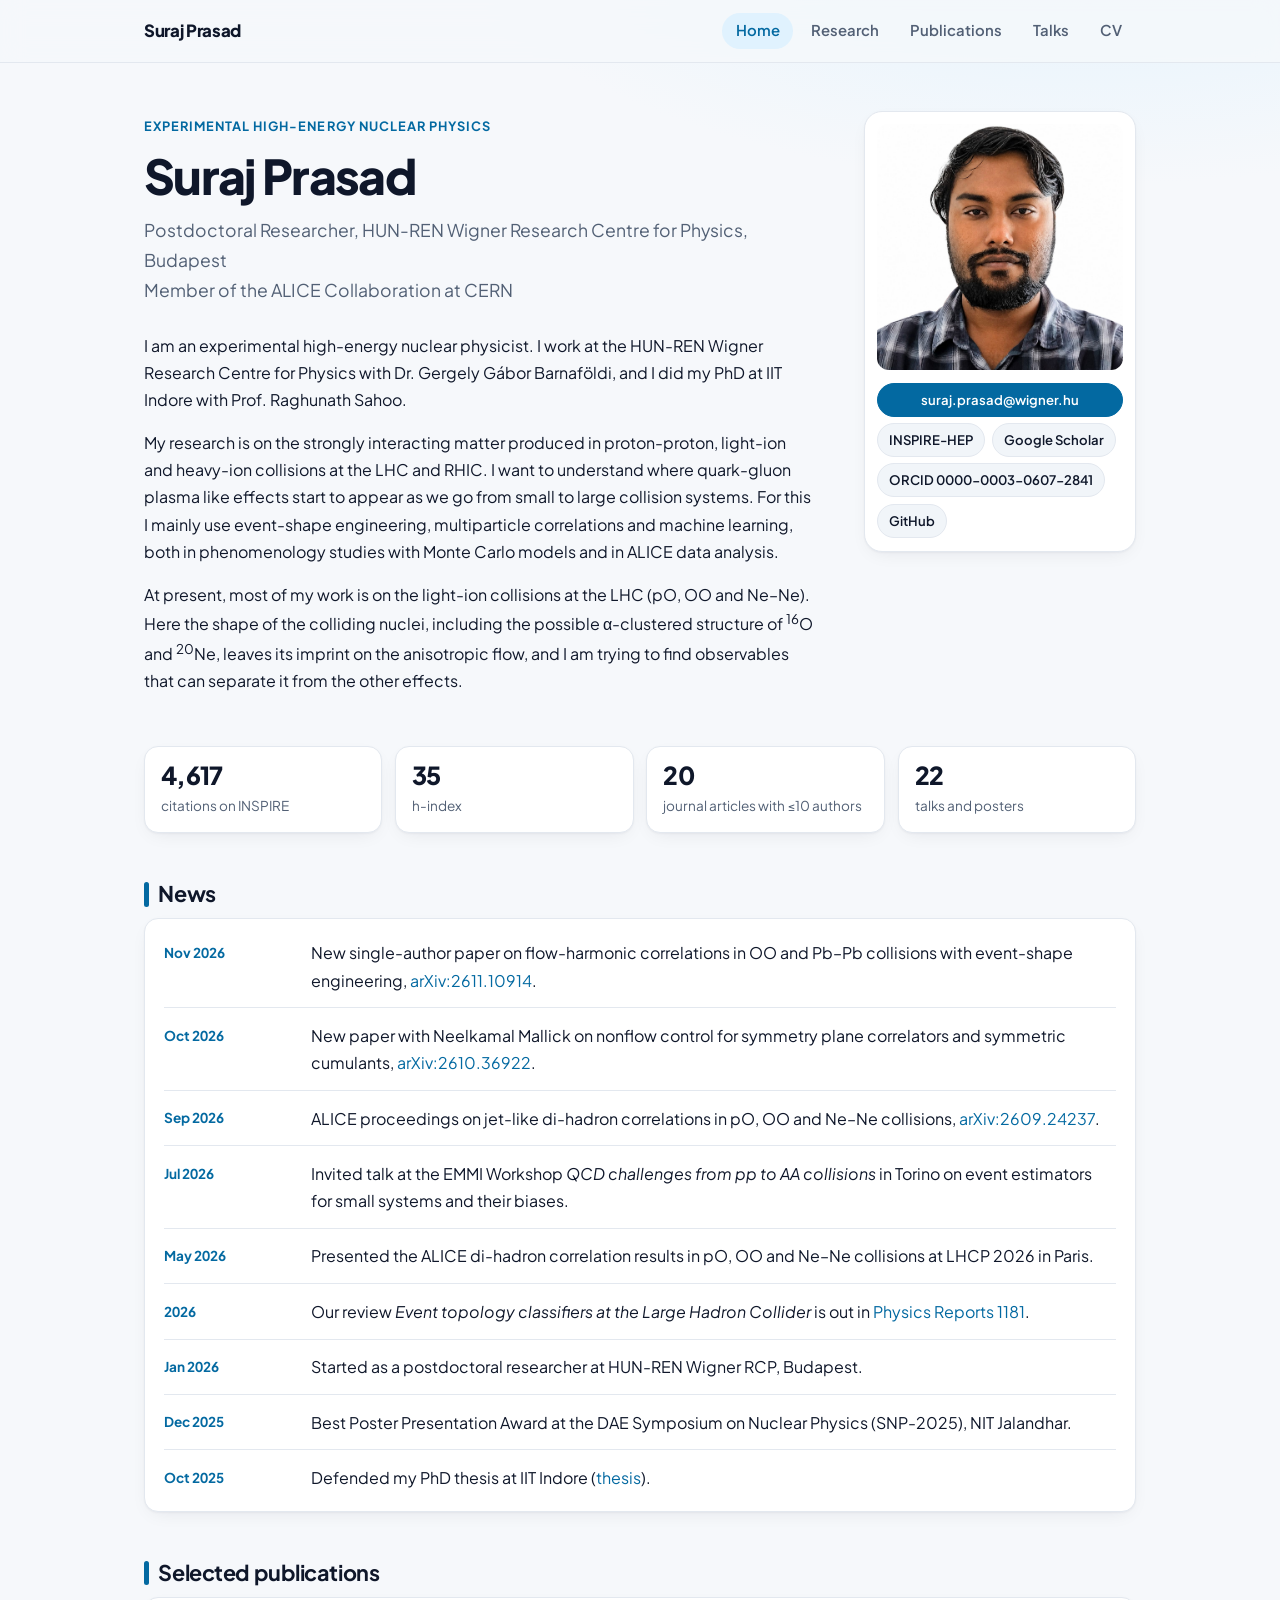
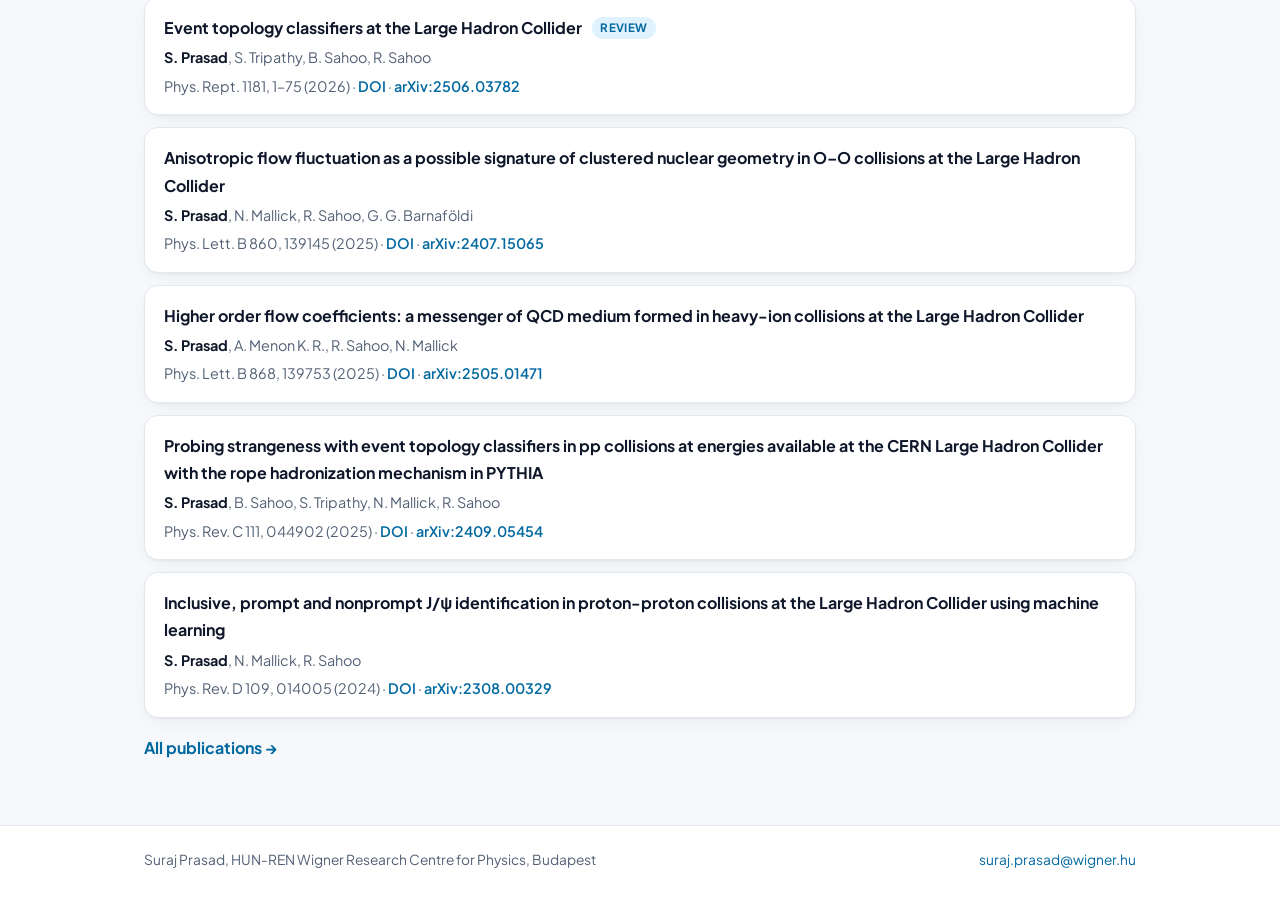
==== commit e2e574f7: "Give the site a more modern look and fix stale cached CSS - Plus Jakarta Sans, sticky blurred header" ====
--- a/index.html
+++ b/index.html
@@ -17,8 +17,8 @@
     <meta name="twitter:card" content="summary" />
     <link rel="preconnect" href="https://fonts.googleapis.com" />
     <link rel="preconnect" href="https://fonts.gstatic.com" crossorigin />
-    <link href="https://fonts.googleapis.com/css2?family=Inter:wght@400;500;600&amp;family=Source+Serif+4:opsz,wght@8..60,600&amp;display=swap" rel="stylesheet" />
-    <link rel="stylesheet" href="style.css" />
+    <link href="https://fonts.googleapis.com/css2?family=Plus+Jakarta+Sans:wght@400;500;600;700;800&amp;display=swap" rel="stylesheet" />
+    <link rel="stylesheet" href="style.css?v=3" />
   </head>
   <body>
     <a class="skip-link" href="#main">Skip to content</a>
@@ -41,6 +41,7 @@
     <main id="main">
       <section class="intro">
         <div>
+          <span class="eyebrow">Experimental high-energy nuclear physics</span>
           <h1>Suraj Prasad</h1>
           <p class="role">Postdoctoral Researcher, HUN-REN Wigner Research Centre for Physics, Budapest<br />Member of the ALICE Collaboration at CERN</p>
           <div class="prose">
@@ -73,6 +74,13 @@
         </aside>
       </section>
 
+      <ul class="stats" aria-label="Summary">
+        <li><strong>4,617</strong><span>citations on INSPIRE</span></li>
+        <li><strong>35</strong><span>h-index</span></li>
+        <li><strong>20</strong><span>journal articles with &le;10 authors</span></li>
+        <li><strong>22</strong><span>talks and posters</span></li>
+      </ul>
+
       <h2>News</h2>
       <ul class="dated">
         <li><span class="when">Nov 2026</span><div class="what">New single-author paper on flow-harmonic correlations in OO and Pb–Pb collisions with event-shape engineering, <a href="https://arxiv.org/abs/2611.10914">arXiv:2611.10914</a>.</div></li>
@@ -104,7 +112,7 @@
           <span class="pub-authors"><strong>S. Prasad</strong>, N. Mallick, R. Sahoo</span>
           <span class="pub-venue">Phys. Rev. D 109, 014005 (2024) · <a href="https://doi.org/10.1103/PhysRevD.109.014005">DOI</a> · <a href="https://arxiv.org/abs/2308.00329">arXiv:2308.00329</a></span></li>
       </ol>
-      <p><a href="publications.html">All publications</a></p>
+      <a class="more-link" href="publications.html">All publications &rarr;</a>
     </main>
 
     <footer class="site-footer">
@@ -114,6 +122,6 @@
       </div>
     </footer>
 
-    <script src="scripts/nav.js"></script>
+    <script src="scripts/nav.js?v=3"></script>
   </body>
 </html>
--- a/style.css
+++ b/style.css
@@ -1,31 +1,39 @@
-/* Suraj Prasad — personal academic site */
+/* Suraj Prasad, personal academic site */
 
 :root {
-  --bg: #fbfaf7;
+  --bg: #f6f8fb;
   --surface: #ffffff;
-  --text: #1d232b;
-  --muted: #5b6573;
-  --rule: #e3e0d8;
-  --accent: #1f4e79;
-  --accent-hover: #163a5c;
-  --mark: #f1ede3;
-  --serif: "Source Serif 4", Georgia, "Times New Roman", serif;
-  --sans: "Inter", -apple-system, "Segoe UI", Roboto, Helvetica, Arial, sans-serif;
+  --surface-2: #f1f5f9;
+  --text: #0f172a;
+  --muted: #526075;
+  --rule: #e3e8ef;
+  --accent: #0369a1;
+  --accent-strong: #075985;
+  --accent-soft: #e0f2fe;
+  --header-bg: rgba(246, 248, 251, 0.82);
+  --shadow: 0 1px 2px rgba(15, 23, 42, 0.04), 0 6px 20px -8px rgba(15, 23, 42, 0.1);
+  --shadow-hover: 0 2px 4px rgba(15, 23, 42, 0.05), 0 14px 32px -12px rgba(15, 23, 42, 0.18);
+  --radius: 14px;
+  --font: "Plus Jakarta Sans", -apple-system, "Segoe UI", Roboto, Helvetica, Arial, sans-serif;
   --measure: 46rem;
-  --wide: 60rem;
+  --wide: 64rem;
   color-scheme: light;
 }
 
 @media (prefers-color-scheme: dark) {
   :root:not([data-theme="light"]) {
-    --bg: #14181d;
-    --surface: #1b2027;
-    --text: #e6e3dc;
-    --muted: #9aa3ae;
-    --rule: #2c333c;
-    --accent: #8fb8de;
-    --accent-hover: #b6d2ec;
-    --mark: #222831;
+    --bg: #0b1017;
+    --surface: #121a24;
+    --surface-2: #17212d;
+    --text: #e6edf5;
+    --muted: #96a3b4;
+    --rule: #223042;
+    --accent: #7cc4ef;
+    --accent-strong: #a8d8f5;
+    --accent-soft: #10283a;
+    --header-bg: rgba(11, 16, 23, 0.8);
+    --shadow: 0 1px 2px rgba(0, 0, 0, 0.3), 0 8px 24px -10px rgba(0, 0, 0, 0.5);
+    --shadow-hover: 0 2px 4px rgba(0, 0, 0, 0.35), 0 16px 36px -12px rgba(0, 0, 0, 0.6);
     color-scheme: dark;
   }
 }
@@ -38,15 +46,19 @@
 
 html {
   -webkit-text-size-adjust: 100%;
+  scroll-behavior: smooth;
 }
 
 body {
   margin: 0;
-  background: var(--bg);
+  background:
+    radial-gradient(60rem 28rem at 85% -8rem, var(--accent-soft), transparent 70%),
+    var(--bg);
+  background-repeat: no-repeat;
   color: var(--text);
-  font-family: var(--sans);
+  font-family: var(--font);
   font-size: 1rem;
-  line-height: 1.65;
+  line-height: 1.7;
 }
 
 img {
@@ -57,37 +69,49 @@
 
 a {
   color: var(--accent);
-  text-decoration-thickness: 1px;
-  text-underline-offset: 2px;
+  text-decoration: none;
 }
 
 a:hover {
-  color: var(--accent-hover);
+  color: var(--accent-strong);
+  text-decoration: underline;
+  text-underline-offset: 3px;
 }
 
 h1,
 h2,
 h3 {
-  font-family: var(--serif);
-  font-weight: 600;
-  line-height: 1.25;
-  margin: 0 0 0.6rem;
+  font-weight: 700;
+  line-height: 1.2;
+  letter-spacing: -0.02em;
+  margin: 0 0 0.7rem;
 }
 
 h1 {
-  font-size: clamp(1.9rem, 4vw, 2.4rem);
-  letter-spacing: -0.01em;
+  font-size: clamp(2.1rem, 5vw, 3rem);
+  font-weight: 800;
+  letter-spacing: -0.035em;
 }
 
 h2 {
-  font-size: 1.45rem;
-  margin-top: 2.6rem;
-  padding-bottom: 0.35rem;
-  border-bottom: 1px solid var(--rule);
+  font-size: 1.35rem;
+  margin-top: 3rem;
+  display: flex;
+  align-items: center;
+  gap: 0.6rem;
+}
+
+h2::before {
+  content: "";
+  width: 0.3rem;
+  height: 1.15em;
+  border-radius: 99px;
+  background: var(--accent);
+  flex: none;
 }
 
 h3 {
-  font-size: 1.12rem;
+  font-size: 1.08rem;
   margin-top: 1.6rem;
 }
 
@@ -110,20 +134,26 @@
   top: 1rem;
   background: var(--surface);
   padding: 0.4rem 0.7rem;
+  border-radius: 8px;
+  z-index: 20;
+}
+
+/* Header */
+
+.site-header {
+  position: sticky;
+  top: 0;
   z-index: 10;
-}
-
-/* Header */
-
-.site-header {
+  background: var(--header-bg);
+  -webkit-backdrop-filter: saturate(160%) blur(12px);
+  backdrop-filter: saturate(160%) blur(12px);
   border-bottom: 1px solid var(--rule);
-  background: var(--bg);
 }
 
 .nav-wrap {
   max-width: var(--wide);
   margin: 0 auto;
-  padding: 1rem 1rem;
+  padding: 0.8rem 1rem;
   display: flex;
   align-items: center;
   justify-content: space-between;
@@ -132,22 +162,27 @@
 }
 
 .site-title {
-  font-family: var(--serif);
-  font-size: 1.2rem;
-  font-weight: 600;
+  font-size: 1.05rem;
+  font-weight: 800;
+  letter-spacing: -0.02em;
   color: var(--text);
+}
+
+.site-title:hover {
   text-decoration: none;
+  color: var(--accent);
 }
 
 .nav-toggle {
   display: none;
   font: inherit;
   font-size: 0.9rem;
-  background: none;
+  font-weight: 600;
+  background: var(--surface);
   color: var(--text);
   border: 1px solid var(--rule);
-  border-radius: 4px;
-  padding: 0.3rem 0.7rem;
+  border-radius: 99px;
+  padding: 0.3rem 0.9rem;
   cursor: pointer;
 }
 
@@ -156,26 +191,31 @@
   margin: 0;
   padding: 0;
   display: flex;
-  gap: 1.4rem;
+  gap: 0.25rem;
 }
 
 .nav-list a {
-  color: var(--muted);
+  display: block;
+  color: var(--muted);
+  font-size: 0.93rem;
+  font-weight: 600;
+  padding: 0.35rem 0.85rem;
+  border-radius: 99px;
+  transition: background 0.15s, color 0.15s;
+}
+
+.nav-list a:hover {
+  color: var(--text);
+  background: var(--surface-2);
   text-decoration: none;
-  font-size: 0.95rem;
-}
-
-.nav-list a:hover,
+}
+
 .nav-list a[aria-current="page"] {
-  color: var(--text);
-}
-
-.nav-list a[aria-current="page"] {
-  border-bottom: 2px solid var(--accent);
-  padding-bottom: 2px;
-}
-
-@media (max-width: 640px) {
+  color: var(--accent);
+  background: var(--accent-soft);
+}
+
+@media (max-width: 680px) {
   .nav-toggle {
     display: inline-block;
   }
@@ -191,8 +231,8 @@
 
   .nav-list {
     flex-direction: column;
-    gap: 0.6rem;
-    padding: 0.5rem 0 0.2rem;
+    gap: 0.15rem;
+    padding: 0.4rem 0 0.2rem;
   }
 }
 
@@ -201,7 +241,7 @@
 main {
   max-width: var(--wide);
   margin: 0 auto;
-  padding: 2.5rem 1rem 3rem;
+  padding: 3rem 1rem 4rem;
 }
 
 .prose {
@@ -209,7 +249,7 @@
 }
 
 .lead {
-  font-size: 1.08rem;
+  font-size: 1.12rem;
   color: var(--muted);
   max-width: var(--measure);
 }
@@ -219,170 +259,330 @@
 }
 
 .small {
-  font-size: 0.9rem;
+  font-size: 0.88rem;
+}
+
+.card {
+  background: var(--surface);
+  border: 1px solid var(--rule);
+  border-radius: var(--radius);
+  box-shadow: var(--shadow);
 }
 
 /* Home intro */
 
 .intro {
   display: grid;
-  grid-template-columns: minmax(0, 1fr) 13rem;
-  gap: 2.5rem;
+  grid-template-columns: minmax(0, 1fr) 17rem;
+  gap: 3rem;
   align-items: start;
+}
+
+.eyebrow {
+  display: inline-block;
+  font-size: 0.8rem;
+  font-weight: 700;
+  letter-spacing: 0.08em;
+  text-transform: uppercase;
+  color: var(--accent);
+  margin-bottom: 0.6rem;
+}
+
+.intro .role {
+  font-size: 1.1rem;
+  color: var(--muted);
+  margin-bottom: 1.6rem;
+}
+
+.intro-photo {
+  background: var(--surface);
+  border: 1px solid var(--rule);
+  border-radius: 18px;
+  box-shadow: var(--shadow);
+  padding: 0.75rem;
 }
 
 .intro-photo img {
   width: 100%;
-  border-radius: 4px;
-  border: 1px solid var(--rule);
-}
-
-.intro .role {
-  font-size: 1.05rem;
-  color: var(--muted);
-  margin-bottom: 1.4rem;
+  aspect-ratio: 1 / 1;
+  object-fit: cover;
+  border-radius: 12px;
 }
 
 .profile-links {
   list-style: none;
   padding: 0;
-  margin: 1rem 0 0;
-  font-size: 0.9rem;
-  line-height: 1.9;
-}
-
-@media (max-width: 720px) {
+  margin: 0.8rem 0 0.1rem;
+  display: flex;
+  flex-wrap: wrap;
+  gap: 0.4rem;
+}
+
+.profile-links a {
+  display: inline-block;
+  font-size: 0.82rem;
+  font-weight: 600;
+  padding: 0.3rem 0.7rem;
+  border-radius: 99px;
+  background: var(--surface-2);
+  color: var(--text);
+  border: 1px solid var(--rule);
+  transition: border-color 0.15s, color 0.15s;
+}
+
+.profile-links a:hover {
+  text-decoration: none;
+  color: var(--accent);
+  border-color: var(--accent);
+}
+
+.profile-links li:first-child {
+  width: 100%;
+}
+
+.profile-links li:first-child a {
+  display: block;
+  text-align: center;
+  background: var(--accent);
+  border-color: var(--accent);
+  color: #fff;
+}
+
+.profile-links li:first-child a:hover {
+  background: var(--accent-strong);
+  color: #fff;
+}
+
+@media (prefers-color-scheme: dark) {
+  :root:not([data-theme="light"]) .profile-links li:first-child a {
+    color: #08131d;
+  }
+}
+
+.stats {
+  display: grid;
+  grid-template-columns: repeat(4, minmax(0, 1fr));
+  gap: 0.8rem;
+  margin: 2.2rem 0 0;
+  padding: 0;
+  list-style: none;
+}
+
+.stats li {
+  background: var(--surface);
+  border: 1px solid var(--rule);
+  border-radius: var(--radius);
+  box-shadow: var(--shadow);
+  padding: 0.9rem 1rem;
+}
+
+.stats strong {
+  display: block;
+  font-size: 1.55rem;
+  font-weight: 800;
+  letter-spacing: -0.03em;
+  line-height: 1.2;
+}
+
+.stats span {
+  font-size: 0.85rem;
+  color: var(--muted);
+}
+
+@media (max-width: 820px) {
   .intro {
     grid-template-columns: 1fr;
+    gap: 1.5rem;
   }
 
   .intro-photo {
-    max-width: 11rem;
+    max-width: 17rem;
     order: -1;
   }
+
+  .stats {
+    grid-template-columns: repeat(2, minmax(0, 1fr));
+  }
 }
 
 /* Lists of dated entries (news, talks, CV) */
 
 .dated {
+  list-style: none;
+  padding: 0.4rem 1.2rem;
+  margin: 0;
+  background: var(--surface);
+  border: 1px solid var(--rule);
+  border-radius: var(--radius);
+  box-shadow: var(--shadow);
+}
+
+.dated li {
+  display: grid;
+  grid-template-columns: 8rem minmax(0, 1fr);
+  gap: 1.2rem;
+  padding: 0.85rem 0;
+  border-bottom: 1px solid var(--rule);
+}
+
+.dated li:last-child {
+  border-bottom: 0;
+}
+
+.dated .when {
+  color: var(--accent);
+  font-size: 0.85rem;
+  font-weight: 700;
+  font-variant-numeric: tabular-nums;
+  padding-top: 0.12rem;
+}
+
+.dated .what p {
+  margin: 0.2rem 0 0;
+}
+
+@media (max-width: 560px) {
+  .dated {
+    padding: 0.3rem 1rem;
+  }
+
+  .dated li {
+    grid-template-columns: 1fr;
+    gap: 0.15rem;
+  }
+}
+
+/* Publications */
+
+.pubs {
   list-style: none;
   padding: 0;
   margin: 0;
-}
-
-.dated li {
   display: grid;
-  grid-template-columns: 7.5rem minmax(0, 1fr);
-  gap: 1rem;
-  padding: 0.55rem 0;
-  border-bottom: 1px solid var(--rule);
-}
-
-.dated li:last-child {
-  border-bottom: 0;
-}
-
-.dated .when {
-  color: var(--muted);
-  font-size: 0.9rem;
-  font-variant-numeric: tabular-nums;
-  padding-top: 0.1rem;
-}
-
-.dated .what p {
-  margin: 0.15rem 0 0;
-}
-
-@media (max-width: 560px) {
-  .dated li {
-    grid-template-columns: 1fr;
-    gap: 0.1rem;
-  }
-}
-
-/* Publications */
-
-.pubs {
-  padding-left: 1.6rem;
-  margin: 0;
+  gap: 0.75rem;
 }
 
 .pubs li {
-  margin-bottom: 0.95rem;
-  padding-left: 0.2rem;
-}
-
-.pubs li::marker {
-  color: var(--muted);
-  font-size: 0.85rem;
+  background: var(--surface);
+  border: 1px solid var(--rule);
+  border-radius: var(--radius);
+  box-shadow: var(--shadow);
+  padding: 1rem 1.2rem;
+  transition: box-shadow 0.2s, transform 0.2s, border-color 0.2s;
+}
+
+.pubs li:hover {
+  box-shadow: var(--shadow-hover);
+  transform: translateY(-1px);
+  border-color: color-mix(in srgb, var(--accent) 35%, var(--rule));
 }
 
 .pub-title {
-  font-weight: 600;
+  font-weight: 700;
+  line-height: 1.45;
 }
 
 .pub-authors,
 .pub-venue {
   display: block;
-  font-size: 0.92rem;
-  color: var(--muted);
+  font-size: 0.9rem;
+  color: var(--muted);
+  margin-top: 0.25rem;
 }
 
 .pub-authors strong {
   color: var(--text);
+  font-weight: 700;
+}
+
+.pub-venue a,
+.pub-links a {
   font-weight: 600;
 }
 
 .pub-links a {
-  font-size: 0.88rem;
-  margin-right: 0.7rem;
+  margin-right: 0.8rem;
 }
 
 .tag {
   display: inline-block;
-  font-size: 0.75rem;
-  border: 1px solid var(--rule);
-  border-radius: 3px;
-  padding: 0 0.35rem;
+  font-size: 0.72rem;
+  font-weight: 700;
+  letter-spacing: 0.03em;
+  text-transform: uppercase;
+  background: var(--accent-soft);
+  color: var(--accent);
+  border-radius: 99px;
+  padding: 0.05rem 0.55rem;
   margin-left: 0.4rem;
-  color: var(--muted);
-  vertical-align: 1px;
+  vertical-align: 2px;
 }
 
 .pub-controls {
   display: flex;
   flex-wrap: wrap;
-  gap: 0.4rem 1.2rem;
+  gap: 0.5rem 1.2rem;
   align-items: center;
-  margin: 1rem 0 0.5rem;
+  margin: 1.5rem 0 0;
   font-size: 0.92rem;
 }
 
 .pub-controls label {
   display: inline-flex;
   align-items: center;
-  gap: 0.35rem;
+  gap: 0.45rem;
   cursor: pointer;
+  font-weight: 600;
+  background: var(--surface);
+  border: 1px solid var(--rule);
+  border-radius: 99px;
+  padding: 0.35rem 0.9rem;
+}
+
+.pub-controls input {
+  accent-color: var(--accent);
+}
+
+.more-link {
+  display: inline-block;
+  margin-top: 1rem;
+  font-weight: 700;
 }
 
 /* Metrics table */
+
+.table-scroll {
+  overflow-x: auto;
+  background: var(--surface);
+  border: 1px solid var(--rule);
+  border-radius: var(--radius);
+  box-shadow: var(--shadow);
+}
 
 .metrics {
   border-collapse: collapse;
-  font-size: 0.95rem;
-  margin: 0.5rem 0 0.4rem;
+  width: 100%;
+  font-size: 0.93rem;
   font-variant-numeric: tabular-nums;
 }
 
 .metrics th,
 .metrics td {
   text-align: left;
-  padding: 0.35rem 1.4rem 0.35rem 0;
+  padding: 0.7rem 1rem;
   border-bottom: 1px solid var(--rule);
+  white-space: nowrap;
+}
+
+.metrics tbody tr:last-child td {
+  border-bottom: 0;
 }
 
 .metrics th {
-  font-weight: 600;
+  font-weight: 700;
+  font-size: 0.8rem;
+  color: var(--muted);
+  background: var(--surface-2);
 }
 
 .metrics td:not(:first-child),
@@ -390,14 +590,19 @@
   text-align: right;
 }
 
-.table-scroll {
-  overflow-x: auto;
+.metrics td:first-child {
+  font-weight: 600;
 }
 
 /* Research figures */
 
 figure {
-  margin: 1.4rem 0 1.6rem;
+  margin: 1.6rem 0 1.8rem;
+  background: var(--surface);
+  border: 1px solid var(--rule);
+  border-radius: var(--radius);
+  box-shadow: var(--shadow);
+  padding: 1rem;
 }
 
 figure img {
@@ -405,21 +610,20 @@
   max-height: 22rem;
   width: auto;
   background: #fff;
-  border: 1px solid var(--rule);
-  border-radius: 3px;
-  padding: 0.5rem;
+  border-radius: 8px;
 }
 
 figcaption {
+  font-size: 0.86rem;
+  color: var(--muted);
+  margin-top: 0.7rem;
+}
+
+.refs {
   font-size: 0.88rem;
   color: var(--muted);
-  margin-top: 0.5rem;
-  max-width: var(--measure);
-}
-
-.refs {
-  font-size: 0.9rem;
-  color: var(--muted);
+  border-left: 3px solid var(--accent-soft);
+  padding-left: 0.8rem;
 }
 
 /* CV */
@@ -427,7 +631,7 @@
 .cv-head {
   display: flex;
   justify-content: space-between;
-  align-items: baseline;
+  align-items: center;
   gap: 1rem;
   flex-wrap: wrap;
 }
@@ -435,16 +639,18 @@
 .print-btn {
   font: inherit;
   font-size: 0.9rem;
-  background: none;
-  color: var(--accent);
-  border: 1px solid var(--rule);
-  border-radius: 4px;
-  padding: 0.3rem 0.8rem;
+  font-weight: 700;
+  background: var(--accent);
+  color: #fff;
+  border: 0;
+  border-radius: 99px;
+  padding: 0.5rem 1.1rem;
   cursor: pointer;
+  transition: background 0.15s;
 }
 
 .print-btn:hover {
-  border-color: var(--accent);
+  background: var(--accent-strong);
 }
 
 /* Footer */
@@ -452,13 +658,14 @@
 .site-footer {
   border-top: 1px solid var(--rule);
   color: var(--muted);
-  font-size: 0.88rem;
+  font-size: 0.86rem;
+  background: var(--surface);
 }
 
 .site-footer .inner {
   max-width: var(--wide);
   margin: 0 auto;
-  padding: 1.2rem 1rem 2rem;
+  padding: 1.4rem 1rem 2rem;
   display: flex;
   justify-content: space-between;
   flex-wrap: wrap;
@@ -467,6 +674,13 @@
 
 .site-footer p {
   margin: 0;
+}
+
+@media (prefers-reduced-motion: reduce) {
+  * {
+    transition: none !important;
+    scroll-behavior: auto !important;
+  }
 }
 
 @media print {
@@ -490,7 +704,17 @@
 
   a {
     color: #000;
-    text-decoration: none;
+  }
+
+  .dated,
+  .pubs li,
+  figure,
+  .table-scroll,
+  .stats li {
+    box-shadow: none;
+    border: 0;
+    padding-left: 0;
+    padding-right: 0;
   }
 
   h2 {
